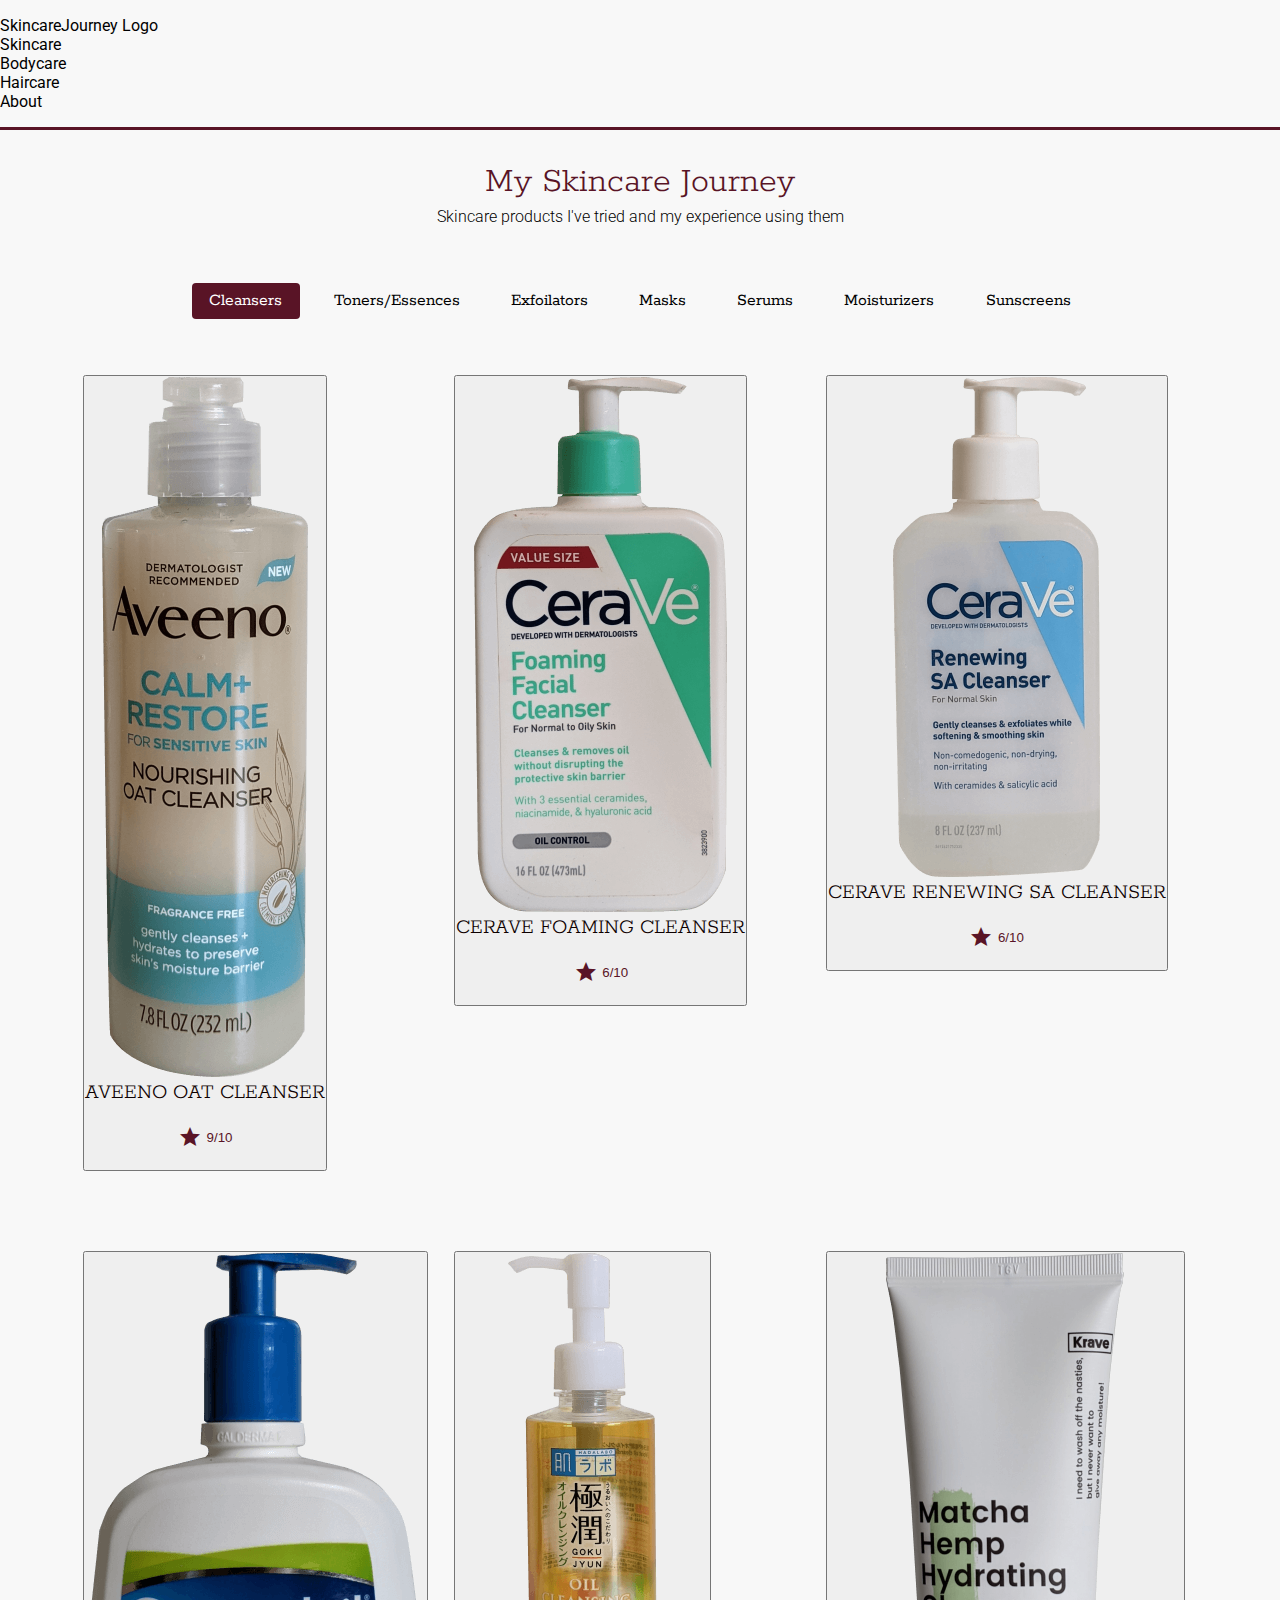
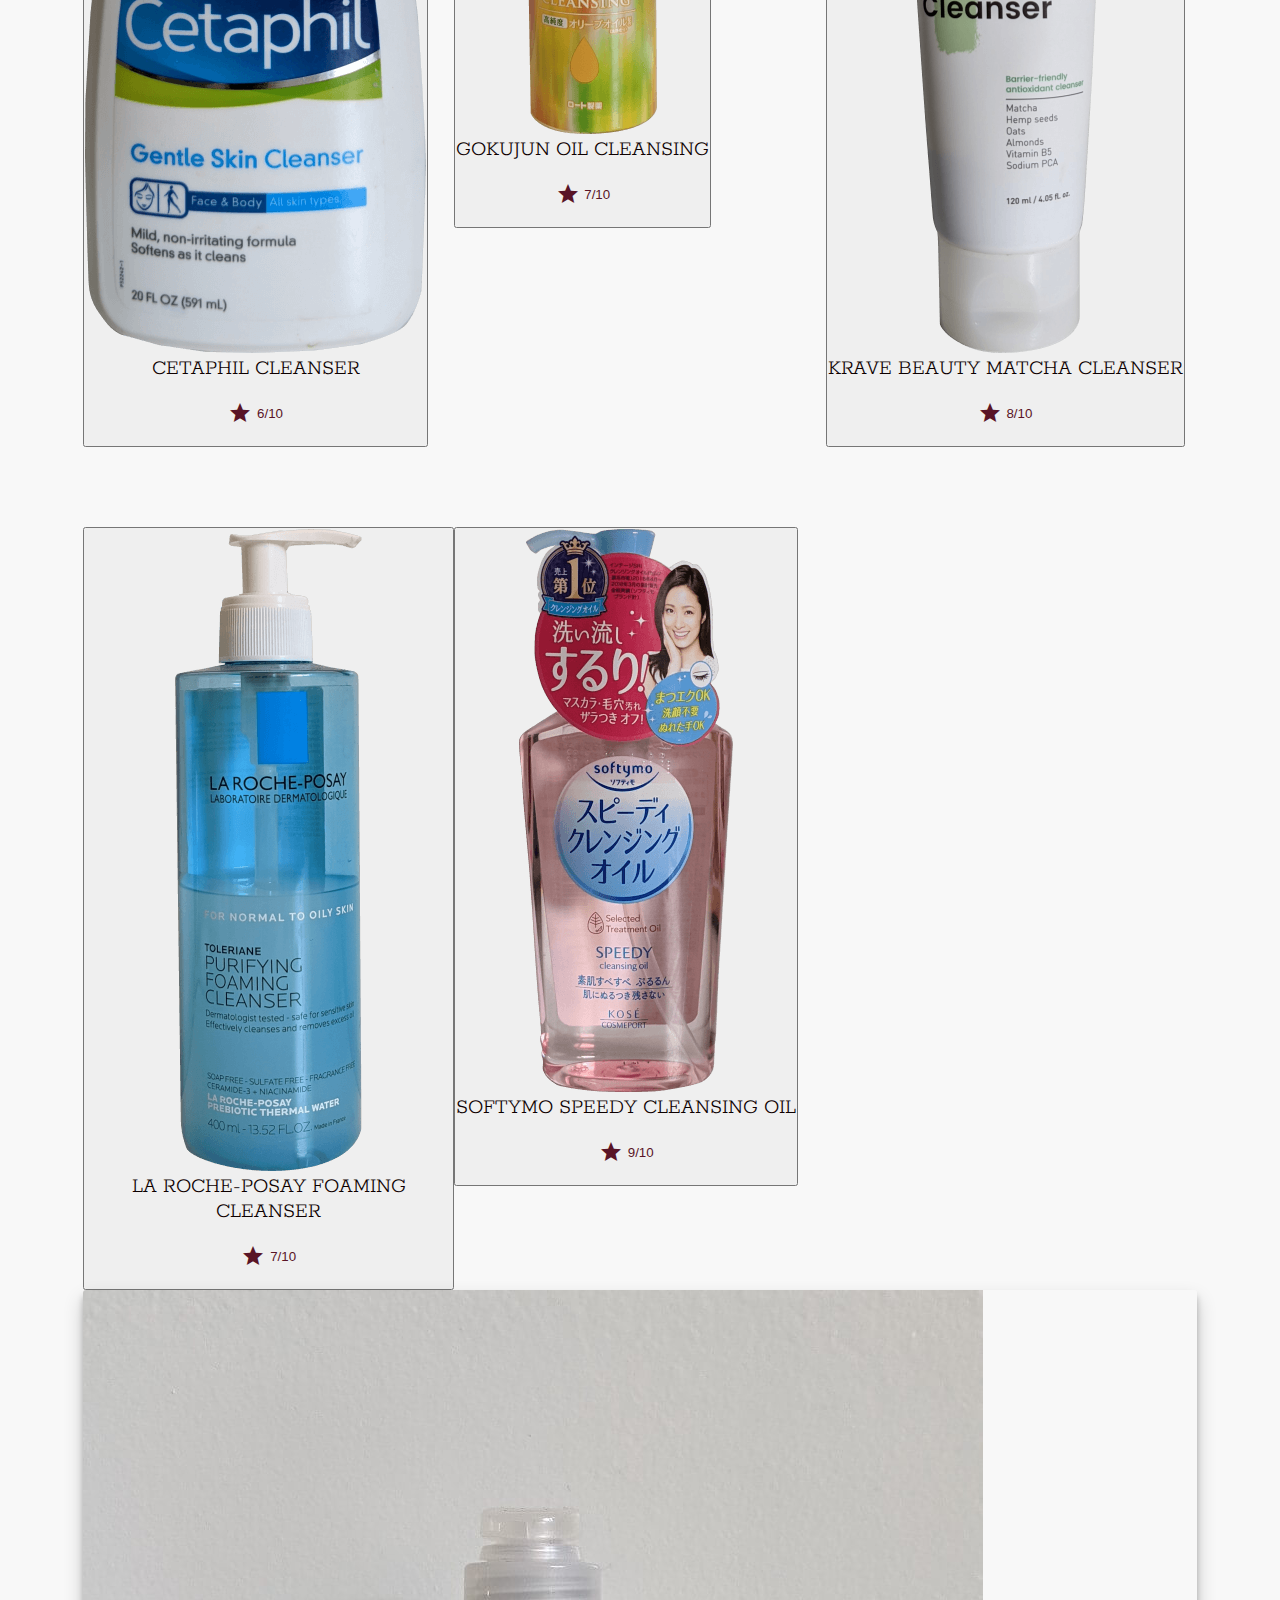
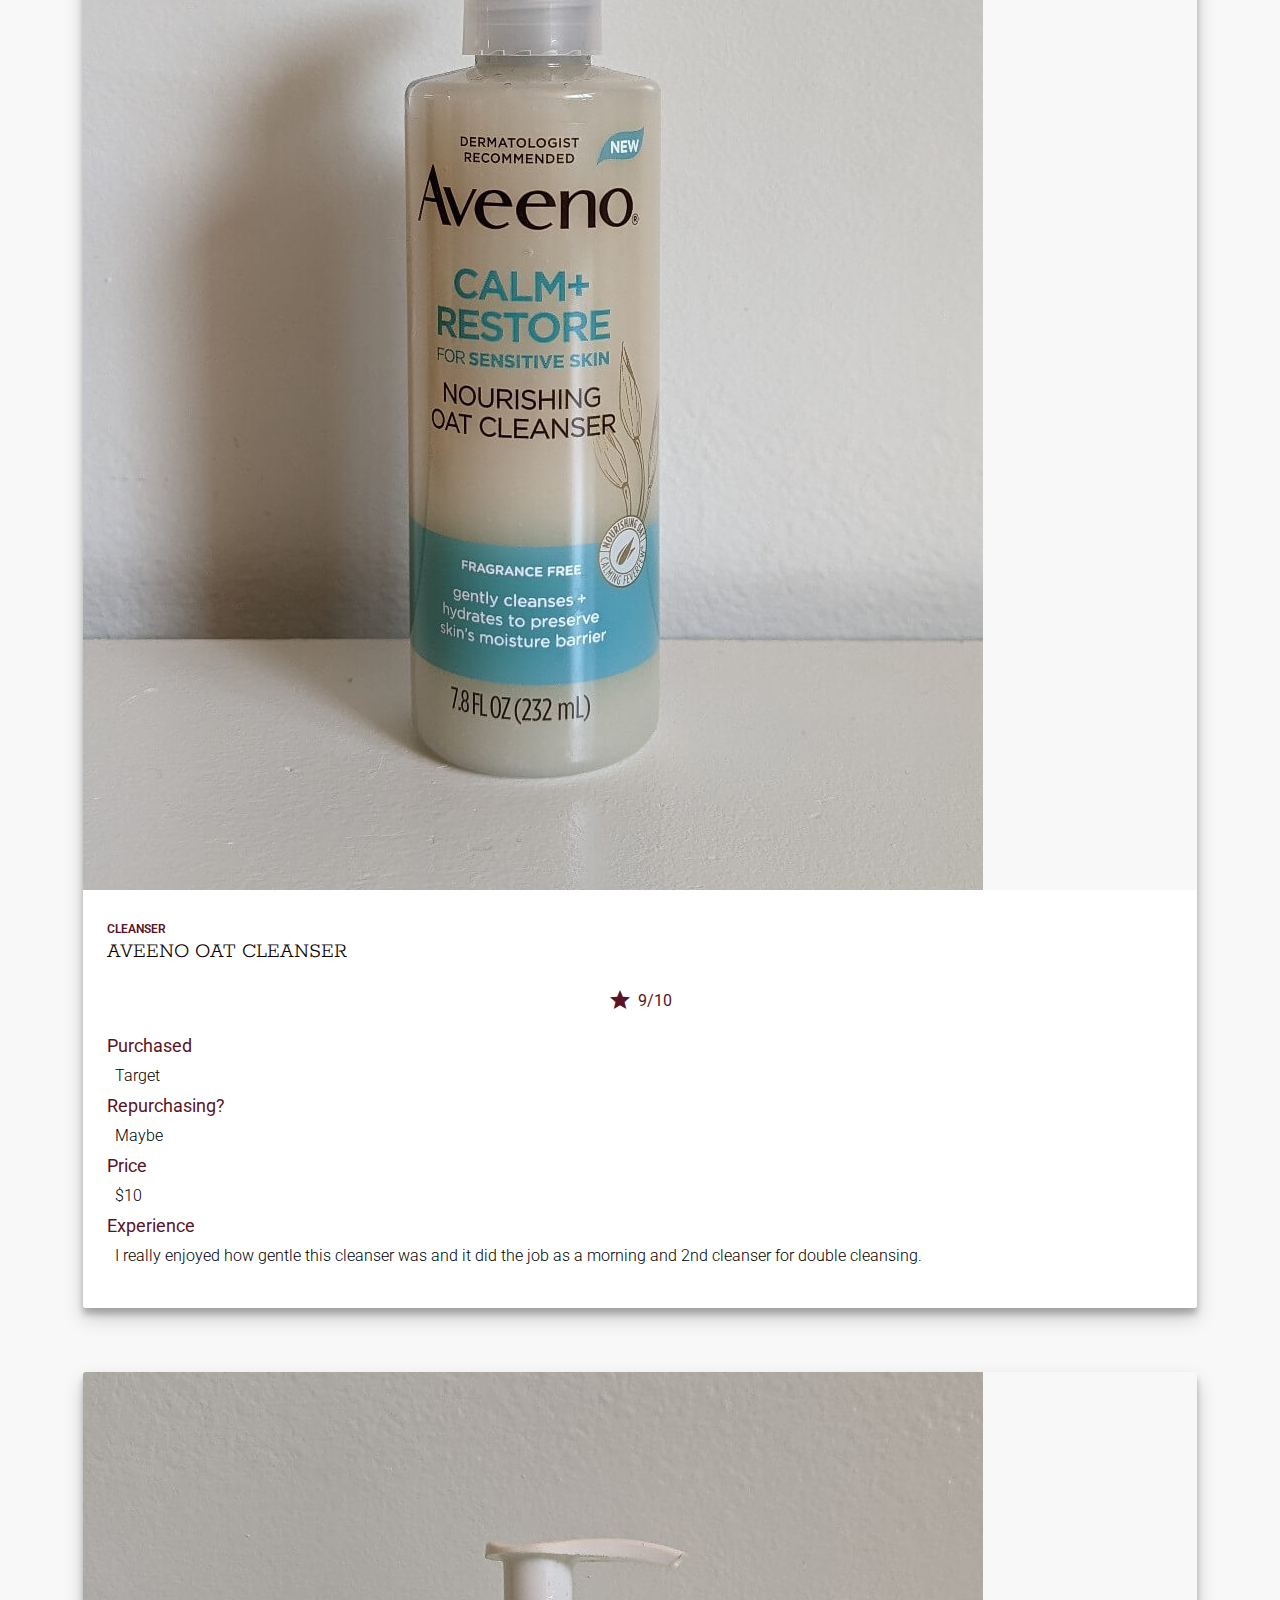
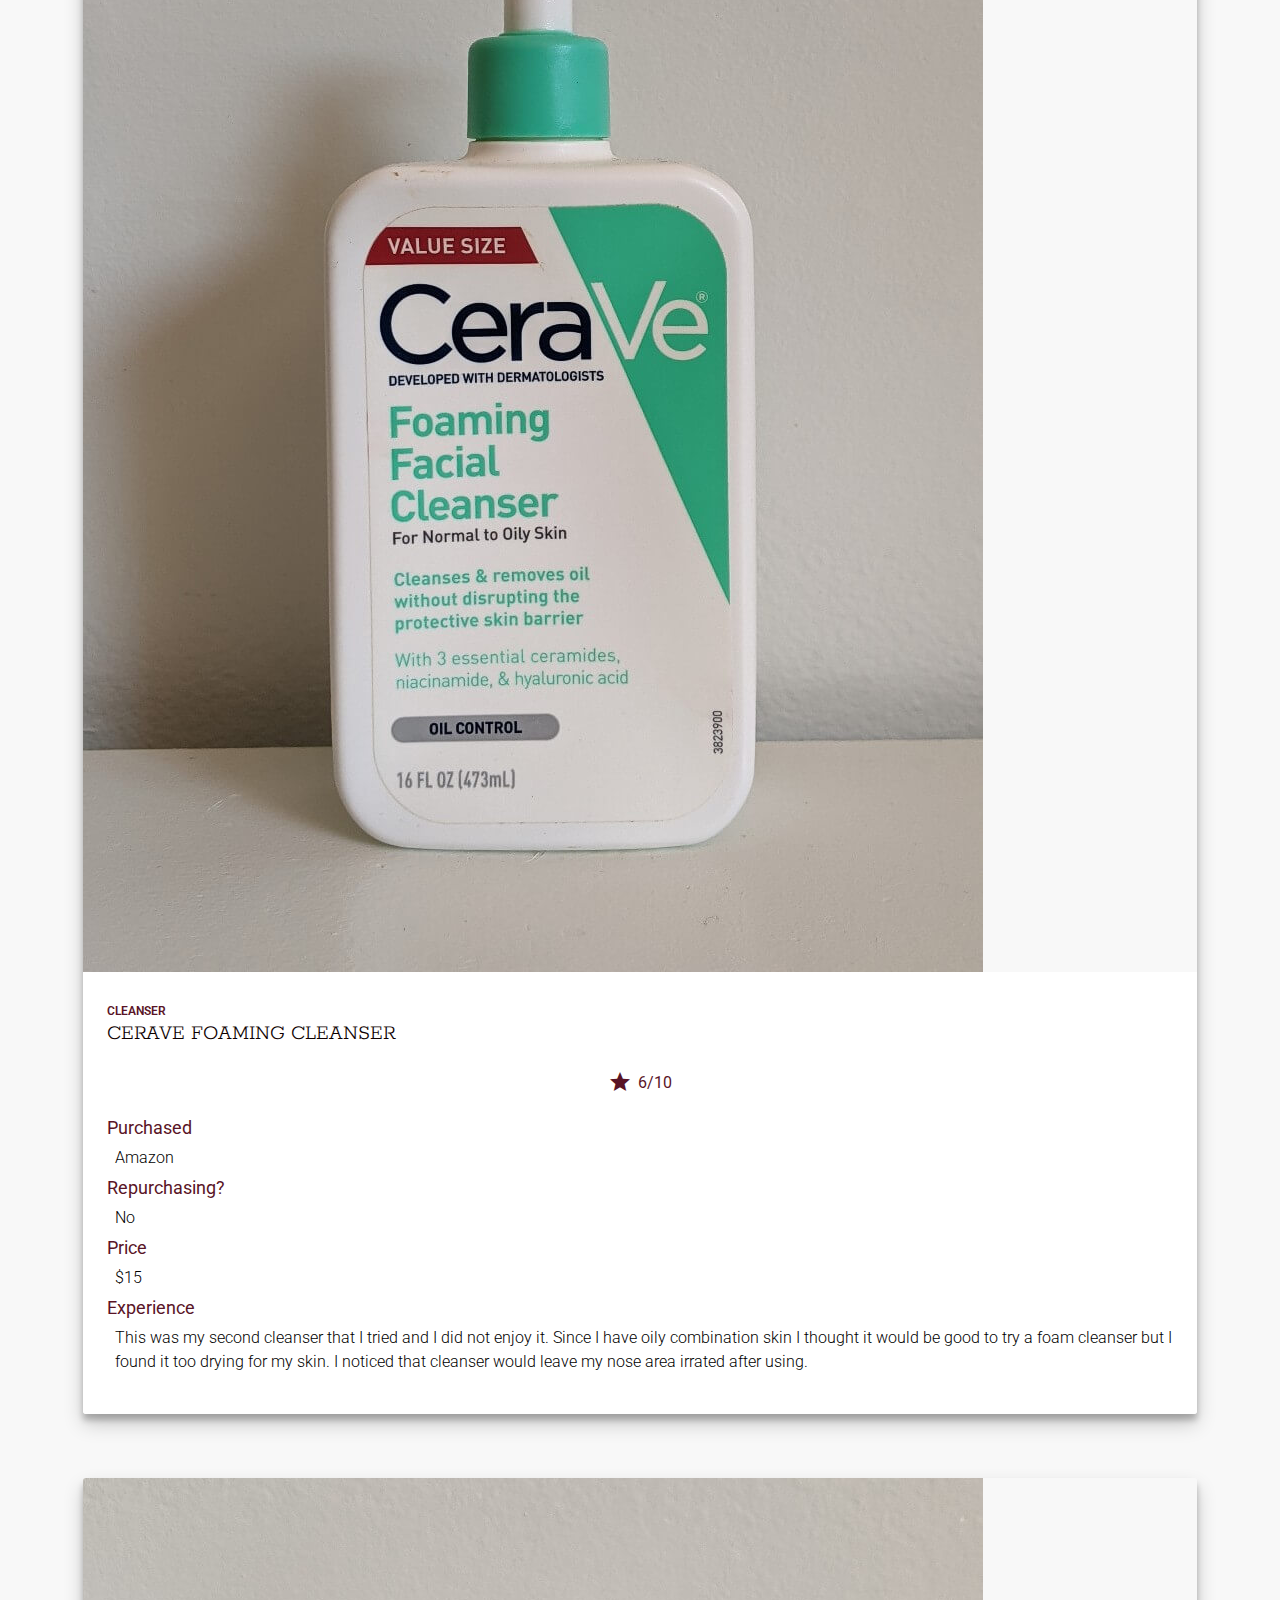
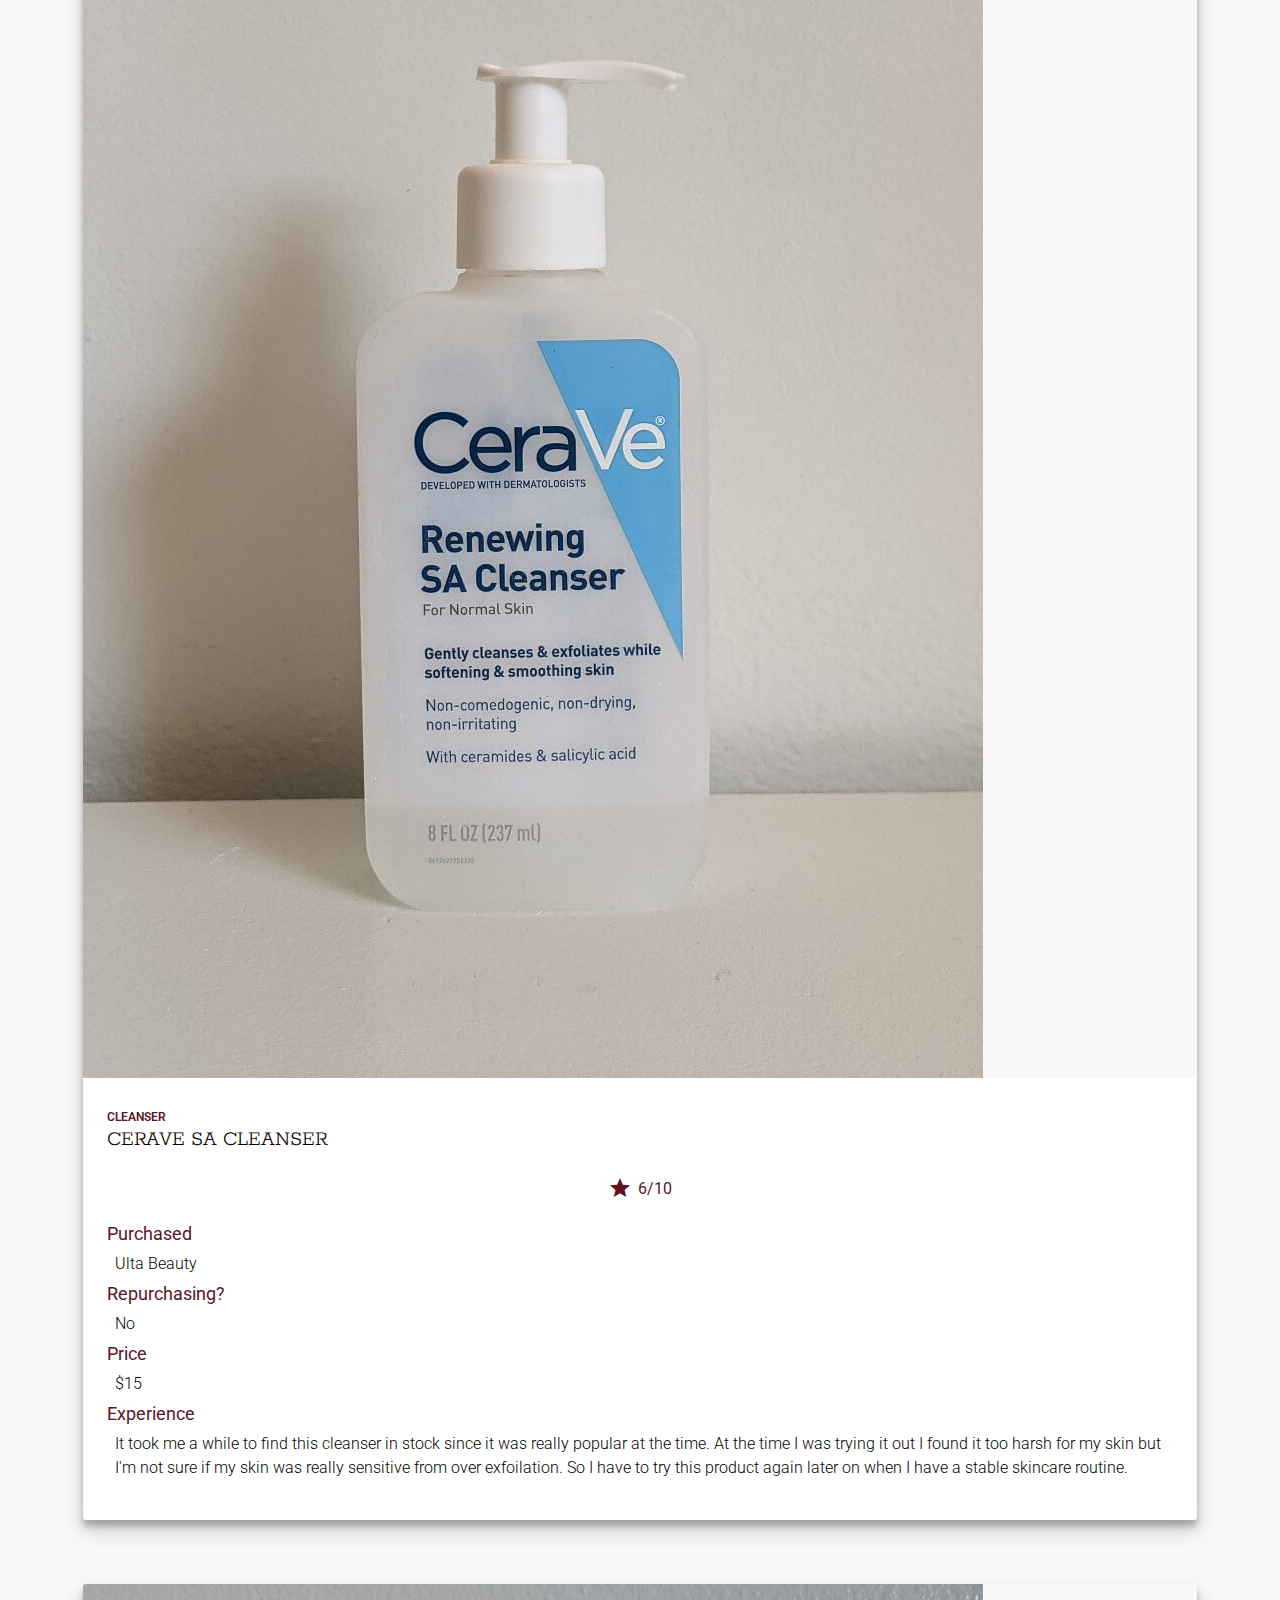
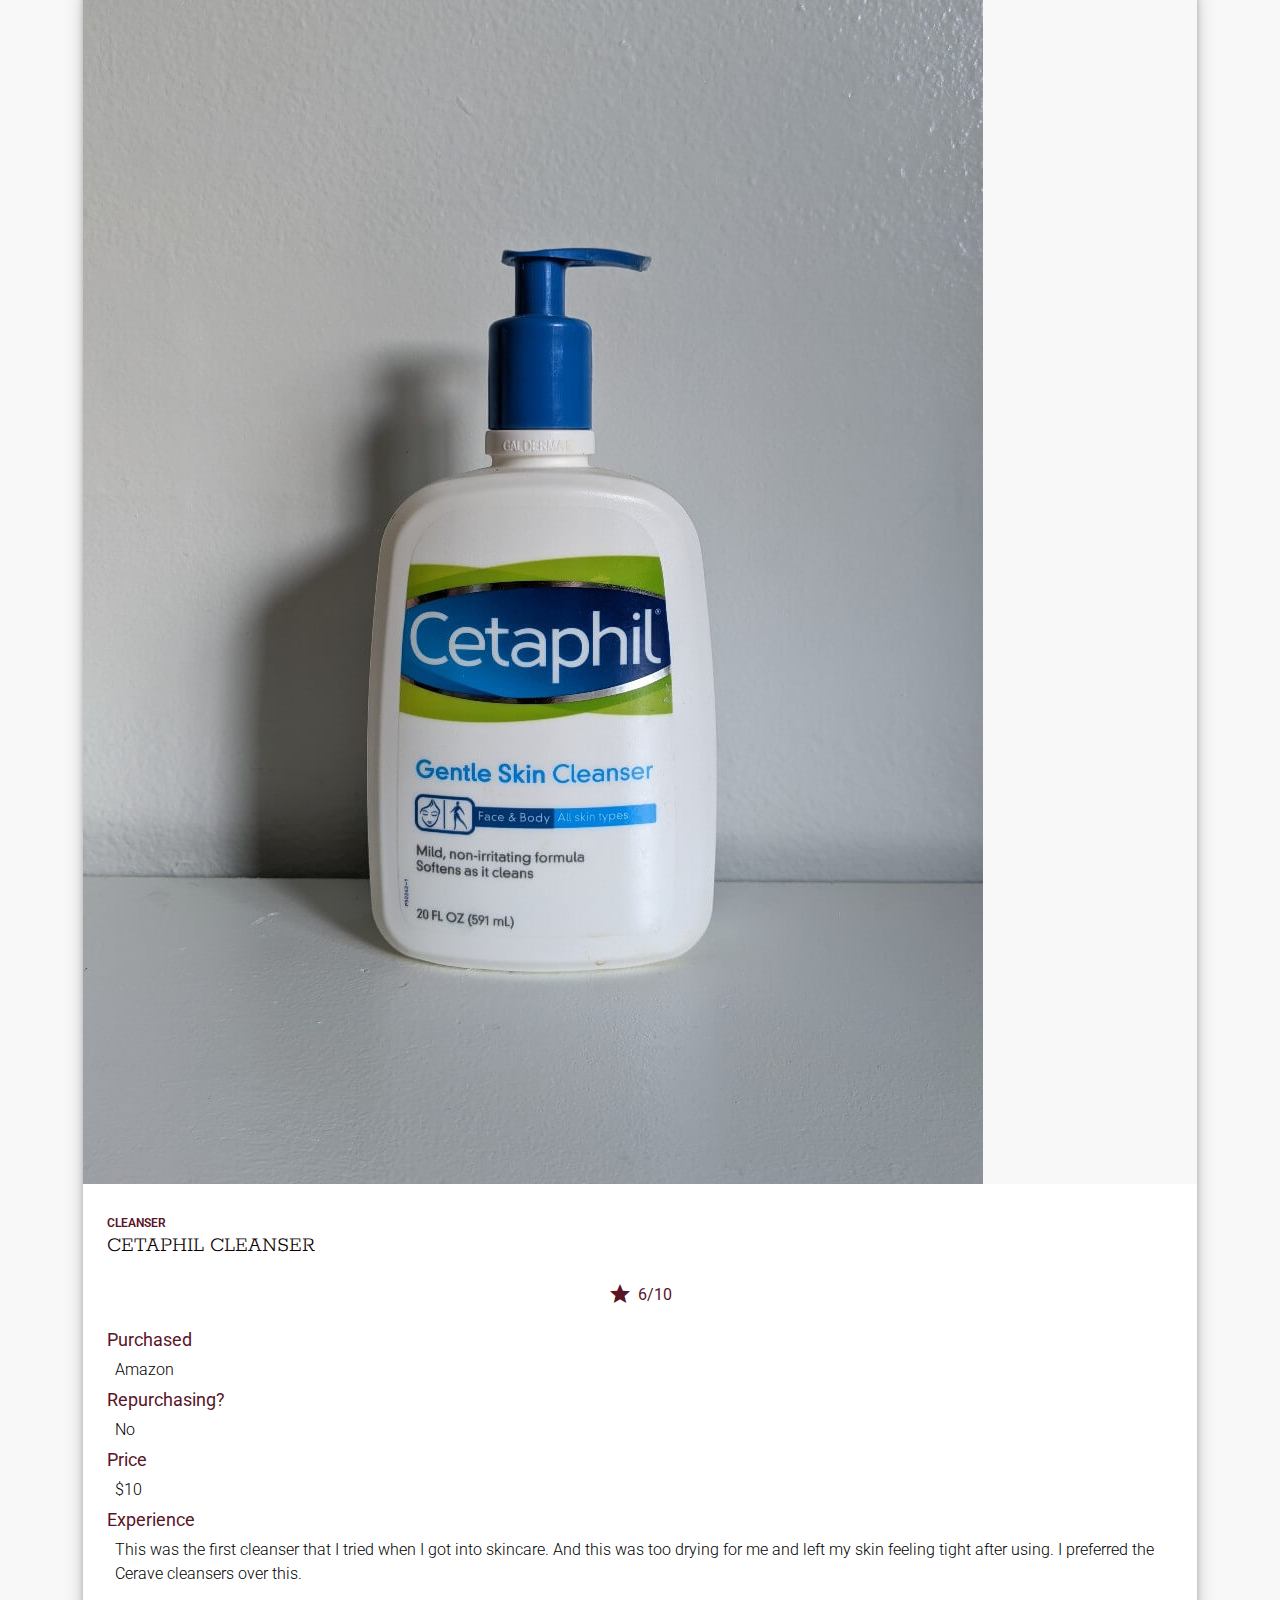
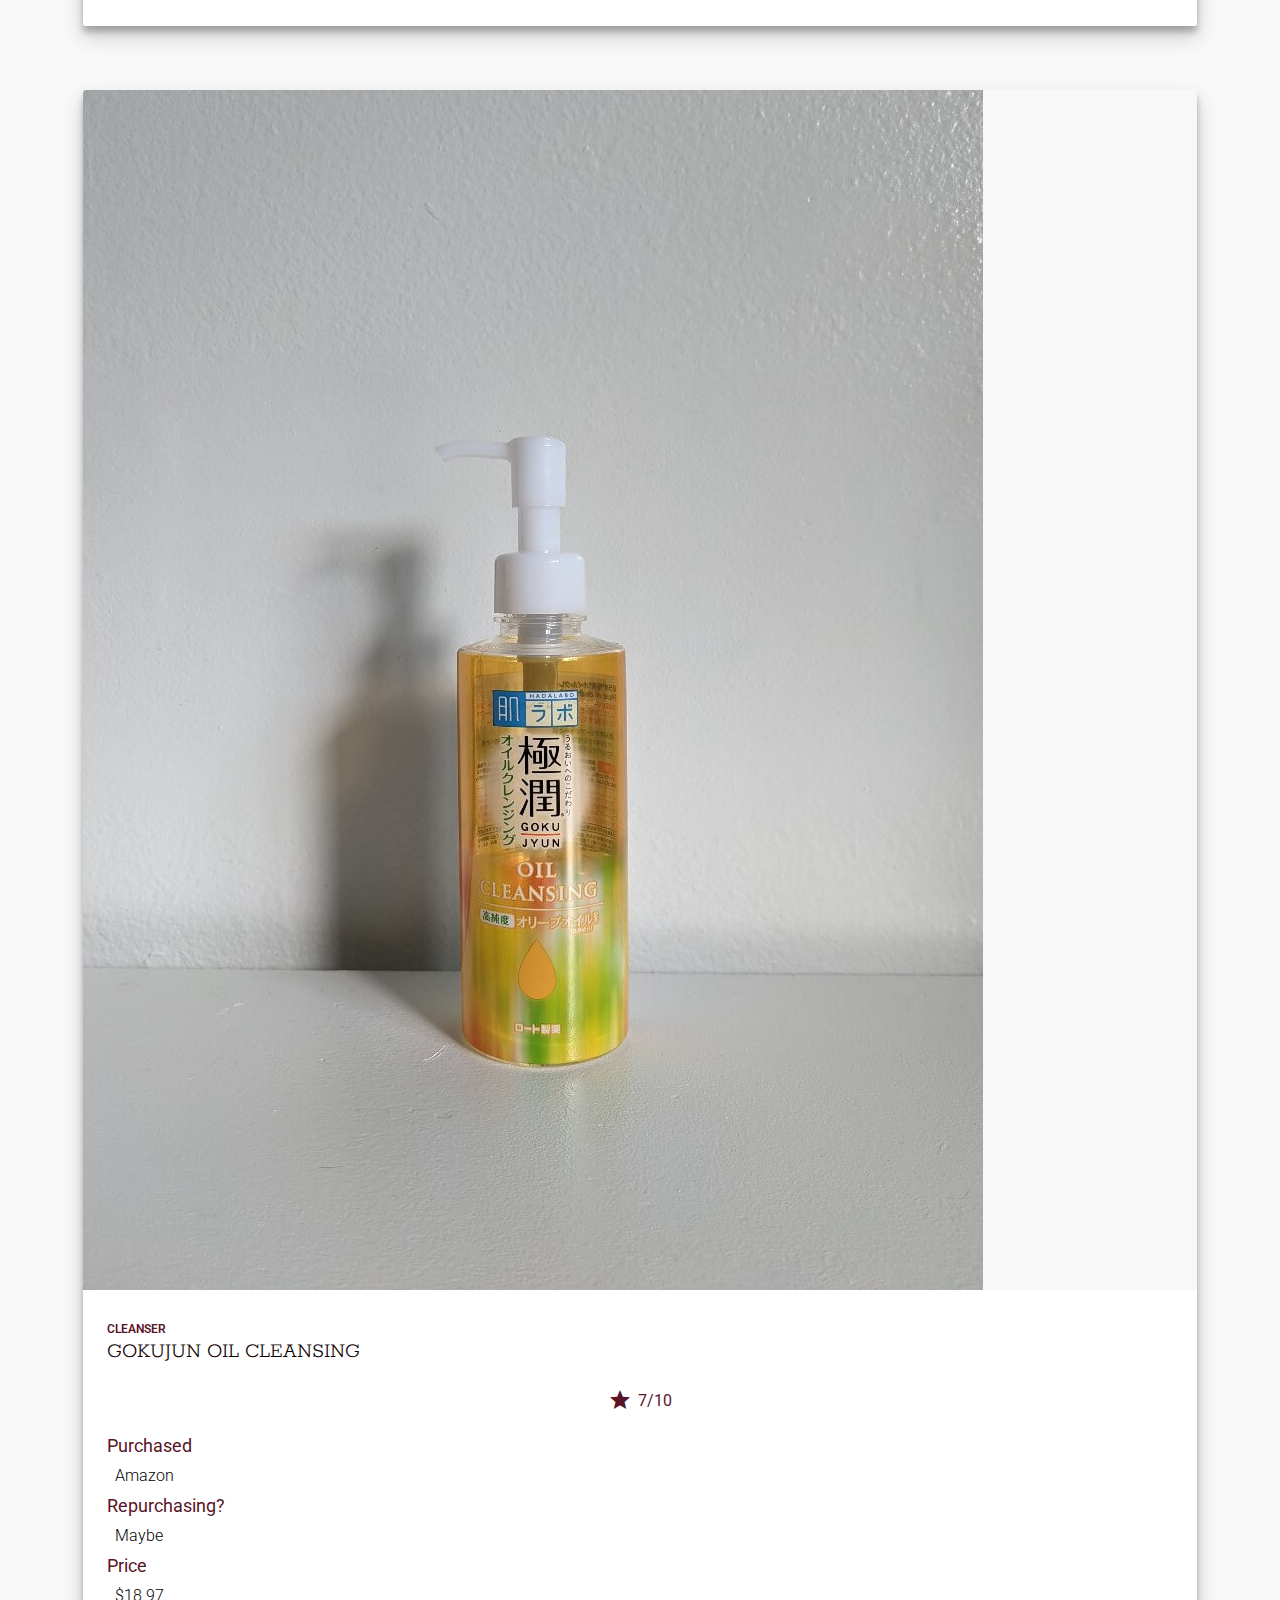
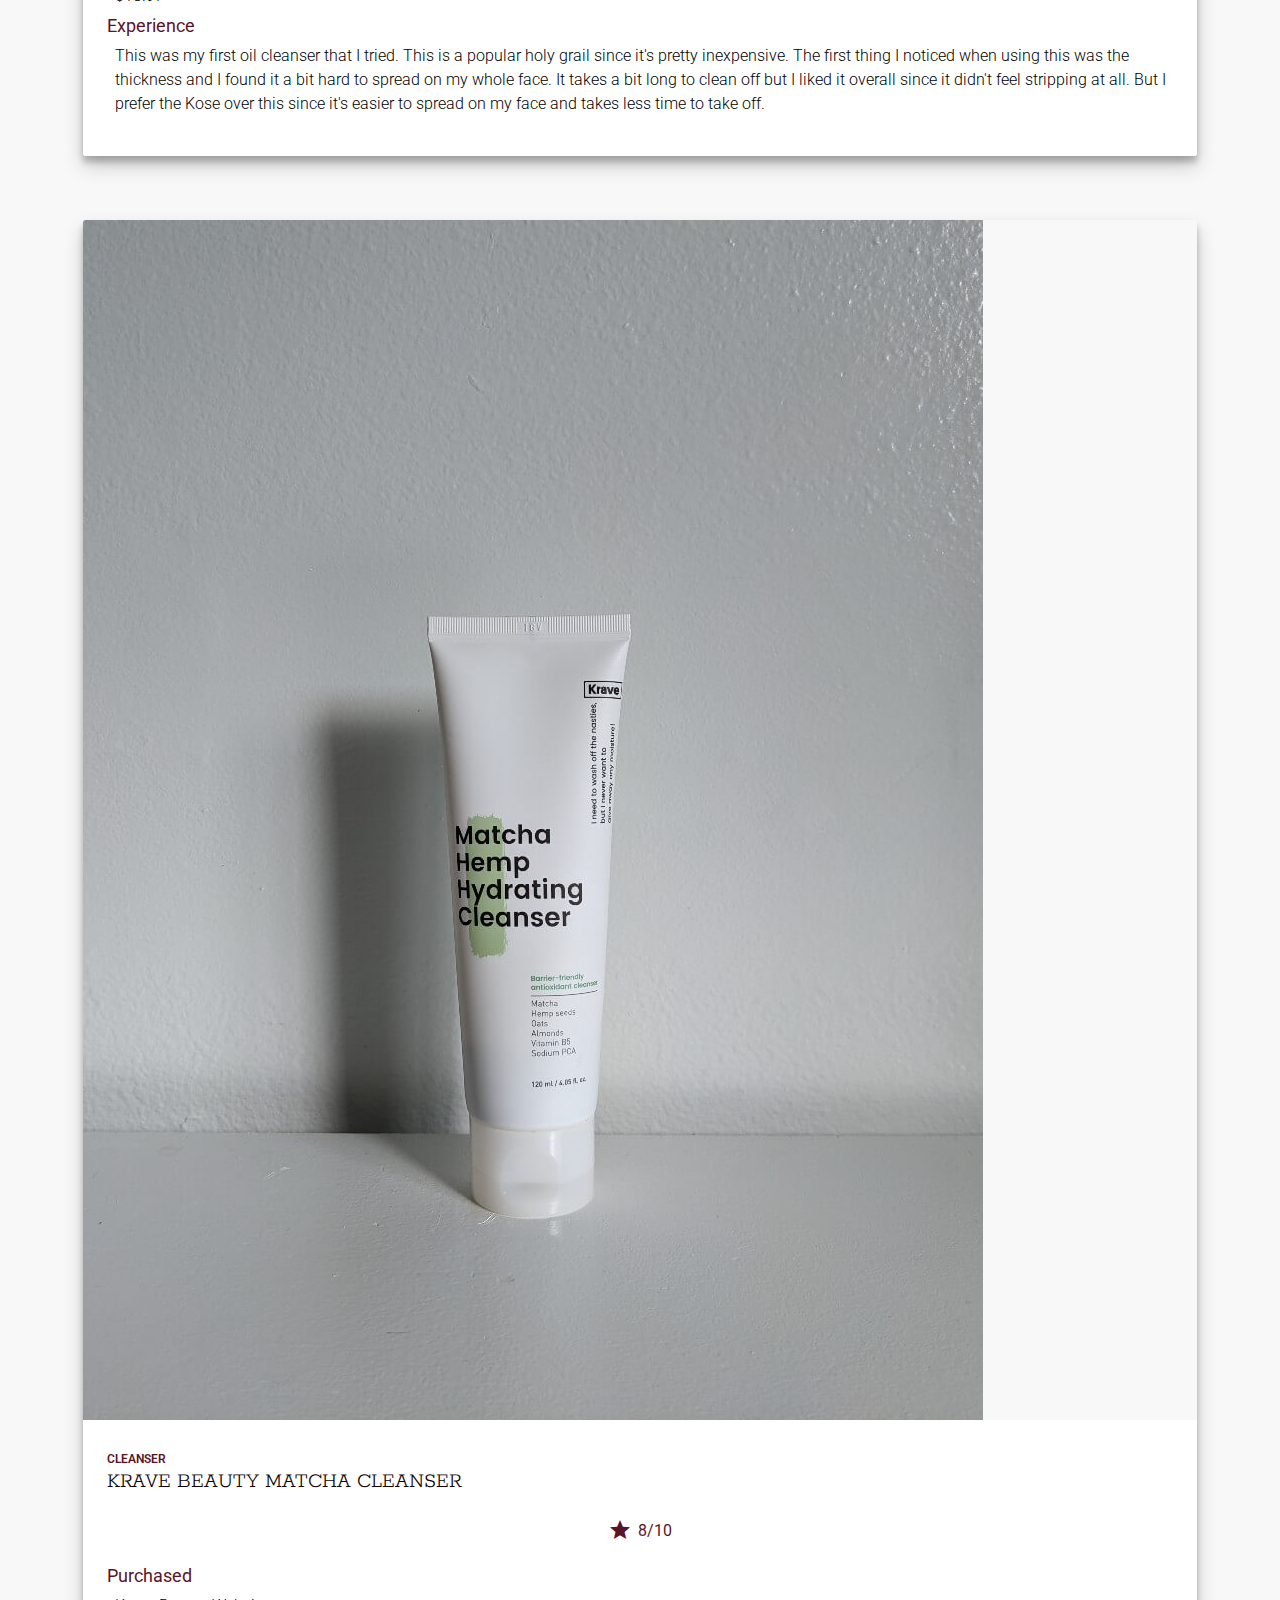
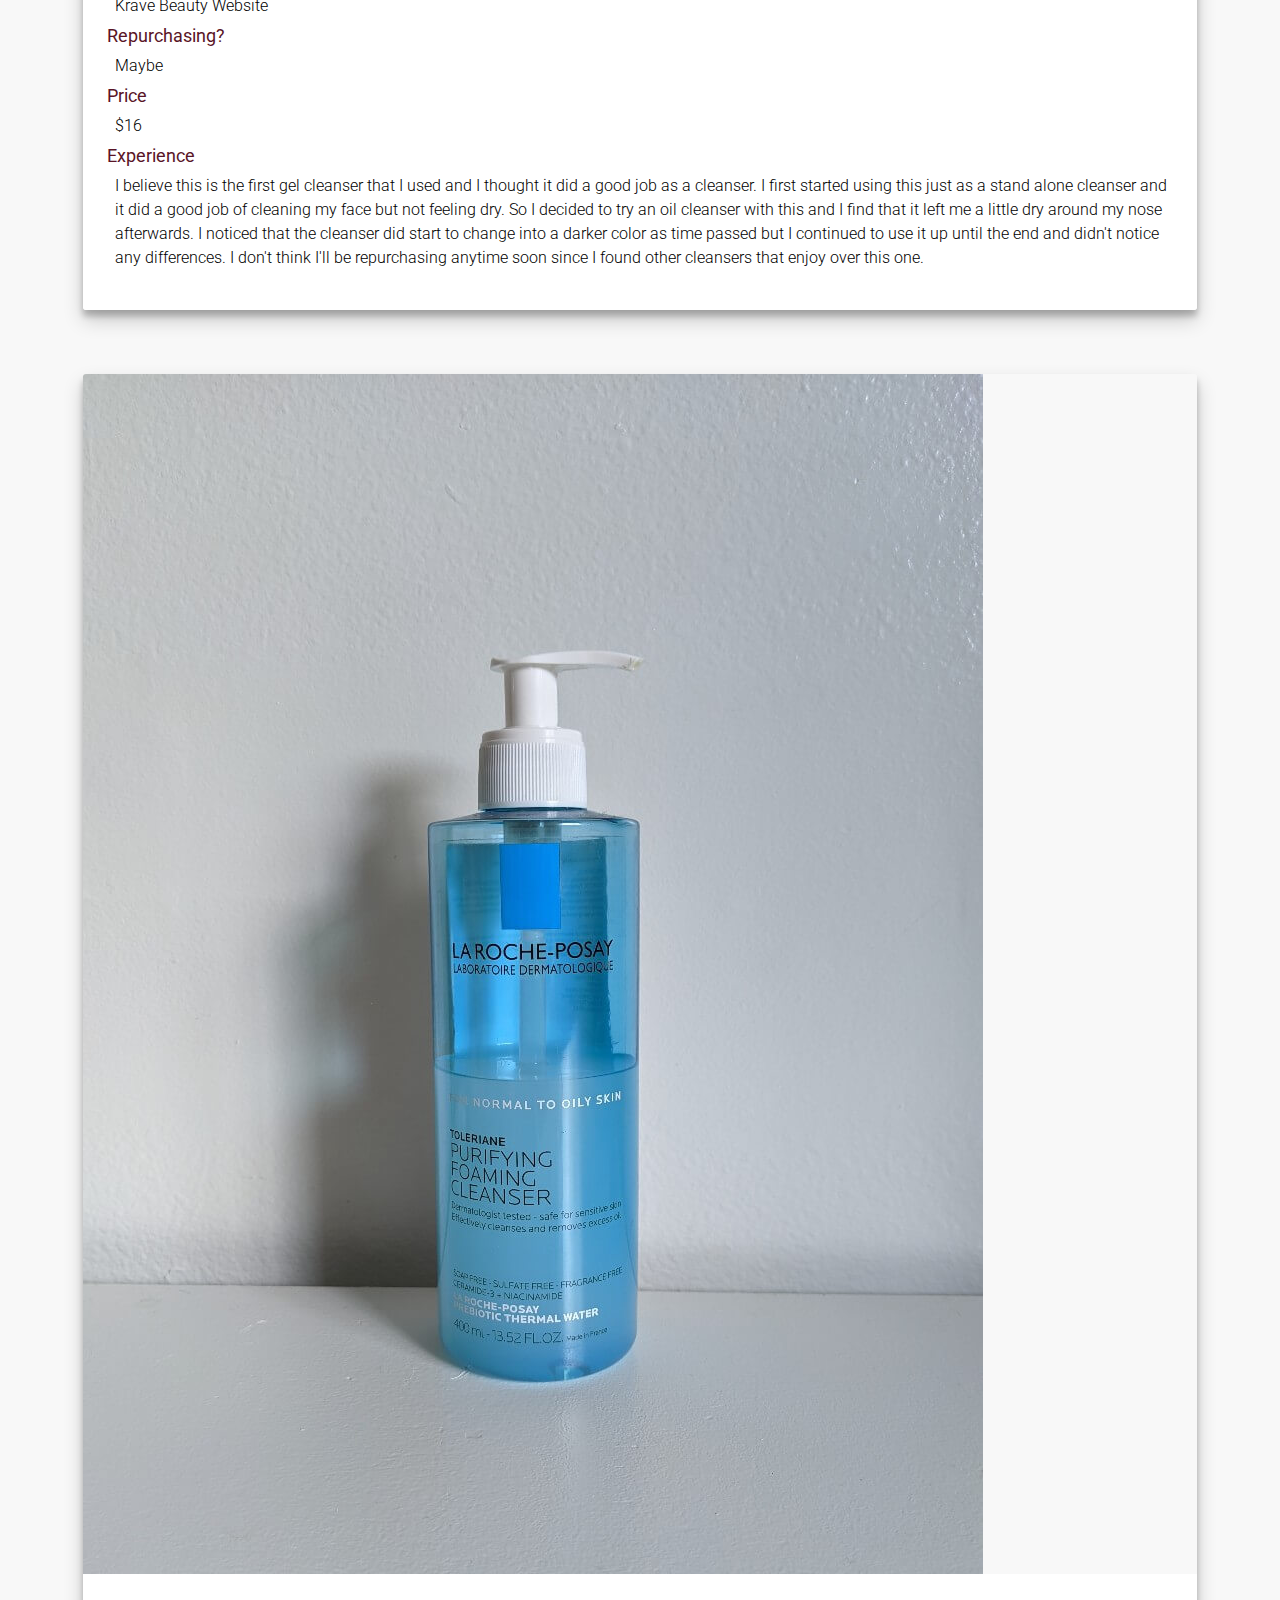
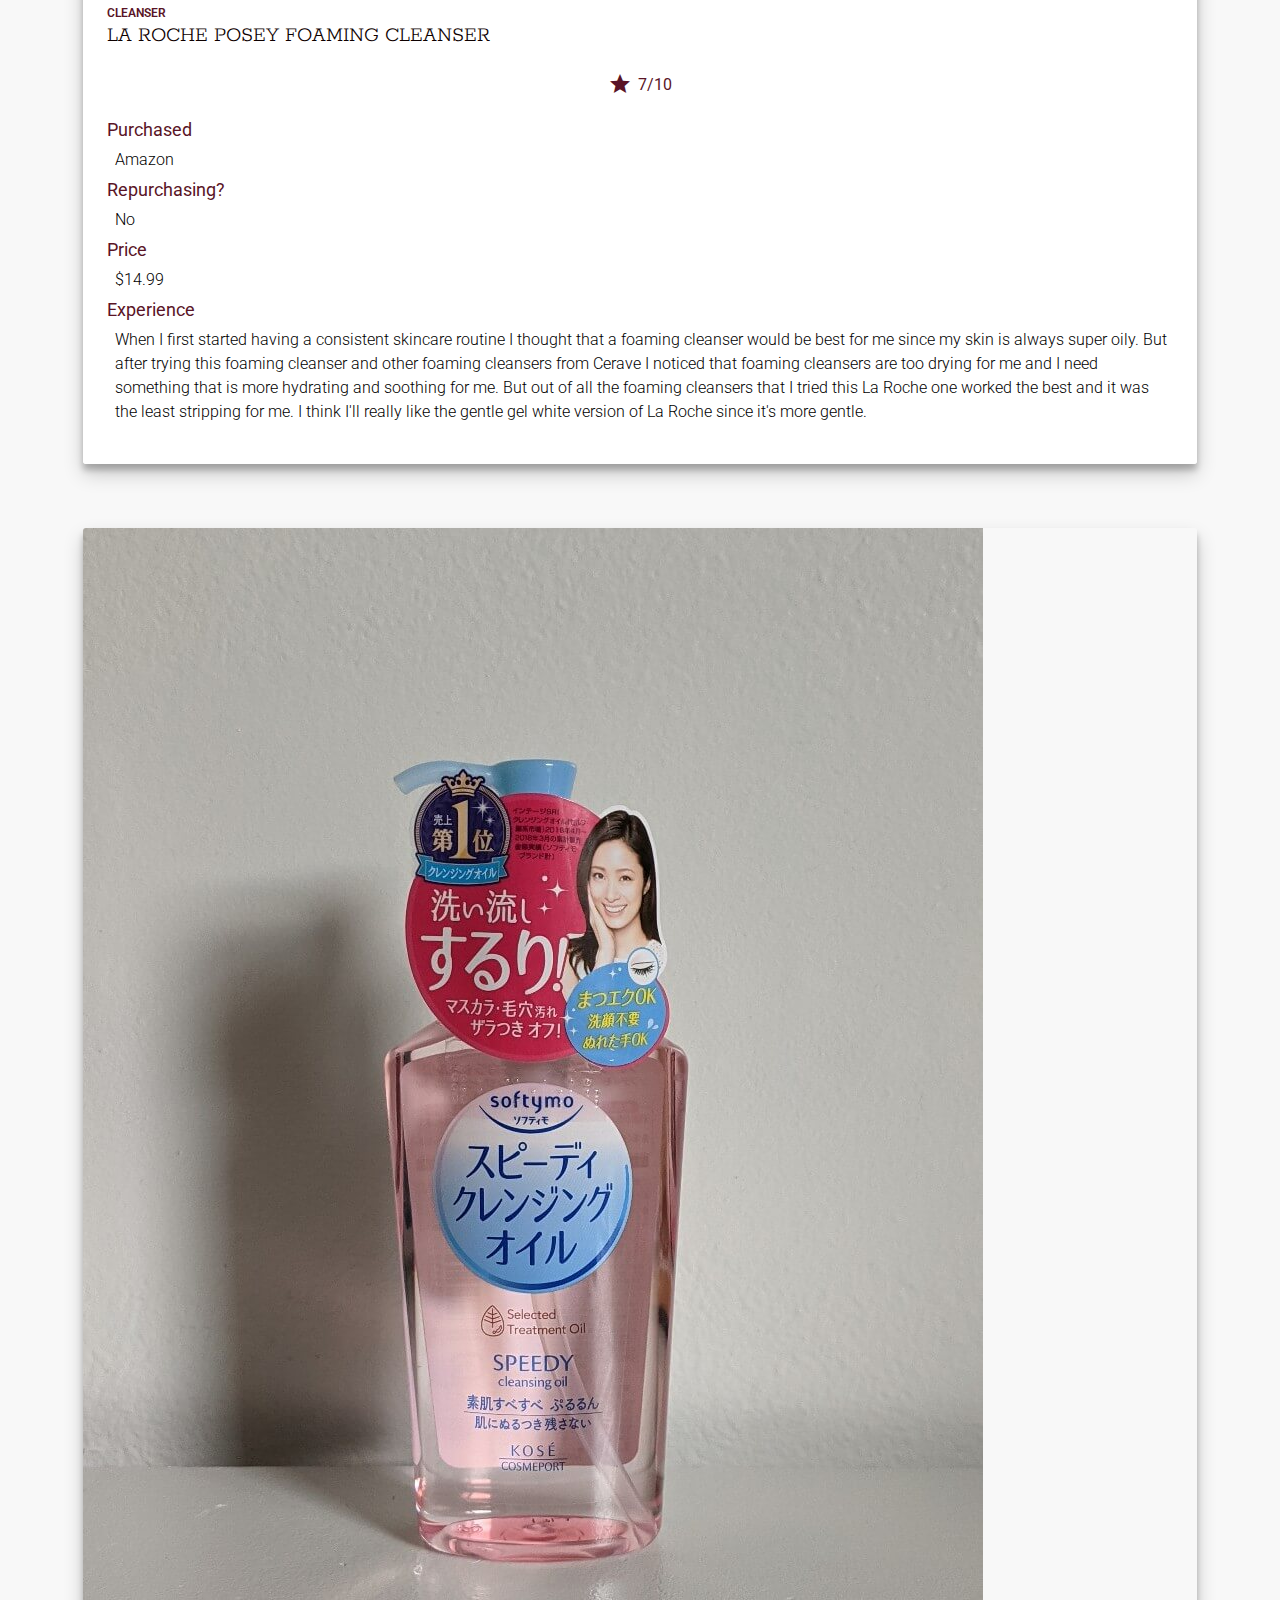
==== index.html @ 335840ce "Rest of skincare popup sections added to index.html but not displaying yet until clicked on in the s" ====
<!DOCTYPE html>
<html lang="en">
<head>
    <meta charset="UTF-8">
    <meta http-equiv="X-UA-Compatible" content="IE=edge">
    <meta name="viewport" content="width=device-width, initial-scale=1.0">
    <meta name="description" content="Skincare products I've tried and my experience using them.">
    <title>My Skincare Journey</title>
    <link rel="stylesheet" href="style.css">
    <link href="https://fonts.googleapis.com/icon?family=Material+Icons"
    rel="stylesheet">
</head>
<body>
    <header>
        <a href="#" class="logo">SkincareJourney Logo</a>
        <nav class="nav">
            <ul class="nav-list">
                <li class="nav-list-item"><a href="#" class="nav-list-link">Skincare</a></li>
                <li class="nav-list-item"><a href="#" class="nav-list-link">Bodycare</a></li>
                <li class="nav-list-item"><a href="#" class="nav-list-link">Haircare</a></li>
                <li class="nav-list-item"><a href="#" class="nav-list-link">About</a></li>
            </ul>
        </nav>
    </header>

    <section class="hero-section">
        <div class="container center">
            <h1 class="hero-header red-color">My Skincare Journey</h1>
            <p class="hero-subheader">Skincare products I've tried and my experience using them</p>
        </div>
    </section>

    <section class="skincare-lists-section">
        <div class="container">
            <ul class="skincare-list">
                <li class="submenu-btn">
                    <input type="radio" name="product-skincare-link" id="cleanser-skincare-link" class="btn-skincare" checked>
                    <label for="cleanser-skincare-link" class="product-skincare-link" data-target=".cleanser">Cleansers</label>
                </li>
                <li class="submenu-btn">
                    <input type="radio" name="product-skincare-link" id="toner-essence-skincare-link" class="btn-skincare">
                    <label for="toner-essence-skincare-link" class="product-skincare-link skincare-link-border" data-target=".toner-essence">Toners/Essences</label>
                </li>
                <li class="submenu-btn">
                    <input type="radio" name="product-skincare-link" id="exfoilator-skincare-link" class="btn-skincare">
                    <label for="exfoilator-skincare-link" class="product-skincare-link skincare-link-border" data-target=".exfoilator">Exfoilators</label>
                </li>
                <li class="submenu-btn">
                    <input type="radio" name="product-skincare-link" id="mask-skincare-link" class="btn-skincare">
                    <label for="mask-skincare-link" class="product-skincare-link skincare-link-border" data-target=".mask">Masks</label>
                </li>
                <li class="submenu-btn">
                    <input type="radio" name="product-skincare-link" id="serum-skincare-link" class="btn-skincare">
                    <label for="serum-skincare-link" class="product-skincare-link skincare-link-border" data-target=".serum">Serums</label>
                </li>
                <li class="submenu-btn">
                    <input type="radio" name="product-skincare-link" id="moisturizer-skincare-link" class="btn-skincare">
                    <label for="moisturizer-skincare-link" class="product-skincare-link skincare-link-border" data-target=".moisturizer">Moisturizers</label>
                </li>
                <li class="submenu-btn">
                    <input type="radio" name="product-skincare-link" id="sunscreen-skincare-link" class="btn-skincare">
                    <label for="sunscreen-skincare-link" class="product-skincare-link skincare-link-border" data-target=".sunscreen">Sunscreens</label>
                </li>
            </ul>
        </div>
    </section>

    <section class="all-items">
        <div class="container">
            <div class="item-previews all" id="all">
                <div class="serum item item-single">
                    <div class="item-container">
                        <div class="item-showcase-img" >
                            <button data-modal-target="#product1" class="modal-popup"><img src="images/transparent-imgs/skincare/ample_sm.png" alt="ample transparent image" class="img-showcase img-shadow">
                                <p class="item-header med-dark-color">Ample:n Ceramide</p>
                                <div class="rating">
                                    <span class="material-icons star-icon red-color"> star </span>
                                    <p class="red-color">9/10</p>
                                </div>
                            </button>
                        </div>
                    </div>
                </div>

                <div class="cleanser item item-single">
                    <div class="item-container">
                        <div class="item-showcase-img" >
                            <button data-modal-target="#product3" class="modal-popup"><img src="images/transparent-imgs/skincare/Aveeno_Cleanser_transparent.png" alt="Aveeno Oat Cleanser transparent image" class="img-showcase img-shadow">
                                <p class="item-header med-dark-color">Aveeno Oat Cleanser</p>
                                <div class="rating">
                                    <span class="material-icons star-icon red-color"> star </span>
                                    <p class="red-color">9/10</p>
                                </div>
                            </button>
                        </div>  
                    </div>
                </div>

                <div class="mask item item-single">
                    <div class="item-container">
                        <div class="item-showcase-img" >
                            <button data-modal-target="#product4" class="modal-popup"><img src="images/transparent-imgs/skincare/Aztec_Clay_transparent.png" alt="Aztec Clay Mask transparent image" class="img-showcase img-shadow">
                                <p class="item-header med-dark-color">Aztec Clay Mask</p>
                                <div class="rating">
                                    <span class="material-icons star-icon red-color"> star </span>
                                    <p class="red-color">6/10</p>
                                </div>
                            </button>
                        </div>  
                    </div>
                </div>

                <div class="serum item item-single">
                    <div class="item-container">
                        <div class="item-showcase-img" >
                            <button data-modal-target="#product5" class="modal-popup"><img src="images/transparent-imgs/skincare/boj_serum_xs.png" alt="Beauty of Joseon Glow Serum transparent image" class="img-showcase img-shadow">
                                <p class="item-header med-dark-color">Beauty of Joseon Glow Serum</p>
                                <div class="rating">
                                    <span class="material-icons star-icon red-color"> star </span>
                                    <p class="red-color">6/10</p>
                                </div>
                            </button>
                        </div>   
                    </div>
                </div>

                <div class="serum item item-single">
                    <div class="item-container">
                        <div class="item-showcase-img" >
                            <button data-modal-target="#product49" class="modal-popup"><img src="images/transparent-imgs/skincare/cos_de_baha_azeliac_acid_transparent_1.png" alt="Cos de Baha Azeliac Acid transparent image" class="img-showcase img-shadow">
                                <p class="item-header med-dark-color">Cos de Baha Azeliac Acid</p>
                                <div class="rating">
                                    <span class="material-icons star-icon red-color"> star </span>
                                    <p class="red-color">7.5/10</p>
                                </div>
                            </button>
                        </div>   
                    </div>
                </div>

                <div class="toner-essence item item-single">
                    <div class="item-container">
                        <div class="item-showcase-img" >
                            <button data-modal-target="#product6" class="modal-popup"><img src="images/transparent-imgs/skincare/benton_snail_essence_transparent.png" alt="Benton Snail Bee Essence transparent image" class="img-showcase img-shadow">
                                <p class="item-header med-dark-color">Benton Snail Bee Essence</p>
                                <div class="rating">
                                    <span class="material-icons star-icon red-color"> star </span>
                                    <p class="red-color">6/10</p>
                                </div>
                            </button>
                        </div> 
                    </div>
                </div>

                <div class="moisturizer item item-single">
                    <div class="item-container">
                        <div class="item-showcase-img" >
                            <button data-modal-target="#product7" class="modal-popup"><img src="images/transparent-imgs/skincare/bonajour_green_tea_lotion_transparent.png" alt="Bonajour Green Tea Lotion transparent image" class="img-showcase img-shadow">
                                <p class="item-header med-dark-color">Bonajour Green Tea Lotion</p>
                                <div class="rating">
                                    <span class="material-icons star-icon red-color"> star </span>
                                    <p class="red-color">7/10</p>
                                </div>
                            </button>
                        </div>   
                    </div>
                </div>

                <div class="cleanser item item-single">
                    <div class="item-container">
                        <div class="item-showcase-img" >
                            <button data-modal-target="#product8" class="modal-popup"><img src="images/transparent-imgs/skincare/cerave_foaming_cleanser_transparent.png" alt="Cerave Foaming Cleanser transparent image" class="img-showcase img-shadow">
                                <p class="item-header med-dark-color">Cerave Foaming Cleanser</p>
                                <div class="rating">
                                    <span class="material-icons star-icon red-color"> star </span>
                                    <p class="red-color">6/10</p>
                                </div>
                            </button>
                        </div>  
                    </div>
                </div>

                <div class="moisturizer item item-single">
                    <div class="item-container">
                        <div class="item-showcase-img" >
                            <button data-modal-target="#product9" class="modal-popup"><img src="images/transparent-imgs/skincare/cerave_daily_moisturizing_lotion_transparent.png" alt="Cerave Mosturizing Lotion transparent image" class="img-showcase img-shadow">
                                <p class="item-header med-dark-color">Cerave Mosturizing Lotion</p>
                                <div class="rating">
                                    <span class="material-icons star-icon red-color"> star </span>
                                    <p class="red-color">7/10</p>
                                </div>
                            </button>
                        </div>
                    </div>
                </div>

                <div class="cleanser item item-single">
                    <div class="item-container">
                        <div class="item-showcase-img" >
                            <button data-modal-target="#product10" class="modal-popup"><img src="images/transparent-imgs/skincare/cerave_sa_cleanser_transparent.png" alt="Cerave SA Cleanser transparent image" class="img-showcase img-shadow">
                                <p class="item-header med-dark-color">Cerave Renewing SA Cleanser</p>
                                <div class="rating">
                                    <span class="material-icons star-icon red-color"> star </span>
                                    <p class="red-color">6/10</p>
                                </div>
                            </button>
                        </div>
                    </div>
                </div>

                <div class="cleanser item item-single">
                    <div class="item-container">
                        <div class="item-showcase-img" >
                            <button data-modal-target="#product11" class="modal-popup"><img src="images/transparent-imgs/skincare/Cetaphil_Cleanser_transparent.png" alt="Cetaphil Cleanser transparent image" class="img-showcase img-shadow">
                                <p class="item-header med-dark-color">Cetaphil Cleanser</p>
                                <div class="rating">
                                    <span class="material-icons star-icon red-color"> star </span>
                                    <p class="red-color">6/10</p>
                                </div>
                            </button>
                        </div>
                    </div>
                </div>

                <div class="exfoilator item item-single">
                    <div class="item-container">
                        <div class="item-showcase-img" >
                            <button data-modal-target="#product12" class="modal-popup"><img src="images/transparent-imgs/skincare/cosrx_bha_power_liquid_transparent.png" alt="Cosrx BHA Power Liquid transparent image" class="img-showcase img-shadow">
                                <p class="item-header med-dark-color">Cosrx BHA Power Liquid</p>
                                <div class="rating">
                                    <span class="material-icons star-icon red-color"> star </span>
                                    <p class="red-color">4/10</p>
                                </div>
                            </button>
                        </div>
                    </div>
                </div>

                <div class="toner-essence item item-single">
                    <div class="item-container">
                        <div class="item-showcase-img" >
                            <button data-modal-target="#product13" class="modal-popup"><img src="images/transparent-imgs/skincare/cosrx_propolis_synergy_toner_transparent.png" alt="Cosrx Propolis Toner transparent image" class="img-showcase img-shadow">
                                <p class="item-header med-dark-color">Cosrx Propolis Toner</p>
                                <div class="rating">
                                    <span class="material-icons star-icon red-color"> star </span>
                                    <p class="red-color">9/10</p>
                                </div>
                            </button>
                        </div>
                    </div>
                </div>

                <div class="toner-essence item item-single">
                    <div class="item-container">
                        <div class="item-showcase-img" >
                            <button data-modal-target="#product14" class="modal-popup"><img src="images/transparent-imgs/skincare/cosrx_snail_mucin_essence_transparent.png" alt="Cosrx Snail Mucin Essence transparent image" class="img-showcase img-shadow">
                                <p class="item-header med-dark-color">Cosrx Snail Mucin Essence</p>
                                <div class="rating">
                                    <span class="material-icons star-icon red-color"> star </span>
                                    <p class="red-color">9/10</p>
                                </div>
                            </button>
                        </div>
                    </div>
                </div>

                <div class="sunscreen item item-single">
                    <div class="item-container">
                        <div class="item-showcase-img" >
                            <button data-modal-target="#product15" class="modal-popup"><img src="images/transparent-imgs/skincare/cosrx_aloe_sun_cream_transparent.png" alt="Cosrx Aloe Sunscreen transparent image" class="img-showcase img-shadow">
                                <p class="item-header med-dark-color">Cosrx Sun Cream</p>
                                <div class="rating">
                                    <span class="material-icons star-icon red-color"> star </span>
                                    <p class="red-color">7/10</p>
                                </div>
                            </button>
                        </div>
                    </div>
                </div>

                <div class="toner-essence item item-single">
                    <div class="item-container">
                        <div class="item-showcase-img" >
                            <button data-modal-target="#product16" class="modal-popup"><img src="images/transparent-imgs/skincare/dickinsons_hydrating_toner_transparent.png" alt="Dickinson's Toner transparent image" class="img-showcase img-shadow">
                                <p class="item-header med-dark-color">Dickinson's Toner</p>
                                <div class="rating">
                                    <span class="material-icons star-icon red-color"> star </span>
                                    <p class="red-color">2/10</p>
                                </div>
                            </button>
                        </div>
                    </div>
                </div>

                <div class="sunscreen item item-single">
                    <div class="item-container">
                        <div class="item-showcase-img" >
                            <button data-modal-target="#product21" class="modal-popup"><img src="images/transparent-imgs/skincare/equate_kids_mineral_sunscreen_stick_transparent.png" alt="Equate Mineral Kids Sunscreen Stick transparent image" class="img-showcase img-shadow">
                                <p class="item-header med-dark-color">Equate Kids Sunscreen Stick</p>
                                <div class="rating">
                                    <span class="material-icons star-icon red-color"> star </span>
                                    <p class="red-color">4/10</p>
                                </div>
                            </button>
                        </div>
                    </div>
                </div>
                
                <div class="cleanser item item-single">
                    <div class="item-container">
                        <div class="item-showcase-img" >
                            <button data-modal-target="#product24" class="modal-popup"><img src="images/transparent-imgs/skincare/gokujyun_oil_cleanser_transparent.png" alt="Gokujun Oil Cleansing transparent image" class="img-showcase img-shadow">
                                <p class="item-header med-dark-color">Gokujun Oil Cleansing</p>
                                <div class="rating">
                                    <span class="material-icons star-icon red-color"> star </span>
                                    <p class="red-color">7/10</p>
                                </div>
                            </button>
                        </div>
                    </div>
                </div>

                <div class="sunscreen item item-single">
                    <div class="item-container">
                        <div class="item-showcase-img" >
                            <button data-modal-target="#product25" class="modal-popup"><img src="images/transparent-imgs/skincare/hawaiian_tropic_sheer_touch_sunscreen_transparent.png" alt="Hawaiian Tropic Sunscreen transparent image" class="img-showcase img-shadow">
                                <p class="item-header med-dark-color">Hawaiian Tropic Sunscreen</p>
                                <div class="rating">
                                    <span class="material-icons star-icon red-color"> star </span>
                                    <p class="red-color">7/10</p>
                                </div>
                            </button>
                        </div>
                    </div>
                </div>

                <div class="moisturizer item item-single">
                    <div class="item-container">
                        <div class="item-showcase-img" >
                            <button data-modal-target="#product26" class="modal-popup"><img src="images/transparent-imgs/skincare/illiyoon_cream_transparent.png" alt="Illiyoon Cream transparent image" class="img-showcase img-shadow">
                                <p class="item-header med-dark-color">Illiyoon Cream</p>
                                <div class="rating">
                                    <span class="material-icons star-icon red-color"> star </span>
                                    <p class="red-color">9/10</p>
                                </div>
                            </button>
                        </div>
                    </div>
                </div>

                <div class="mask item item-single">
                    <div class="item-container">
                        <div class="item-showcase-img" >
                            <button data-modal-target="#product27" class="modal-popup"><img src="images/transparent-imgs/skincare/isntree_clay_mask_transparent.png" alt="Isntree Mugwort Clay Mask transparent image" class="img-showcase img-shadow">
                                <p class="item-header med-dark-color">Isntree Mugwort Clay Mask</p>
                                <div class="rating">
                                    <span class="material-icons star-icon red-color"> star </span>
                                    <p class="red-color">8/10</p>
                                </div>
                            </button>
                        </div>
                    </div>
                </div>

                <div class="moisturizer item item-single">
                    <div class="item-container">
                        <div class="item-showcase-img" >
                            <button data-modal-target="#product28" class="modal-popup"><img src="images/transparent-imgs/skincare/isntree_ha_gel_cream_transparent.png" alt="Isntree HA Gel Cream transparent image" class="img-showcase img-shadow">
                                <p class="item-header med-dark-color">Isntree HA Gel Cream</p>
                                <div class="rating">
                                    <span class="material-icons star-icon red-color"> star </span>
                                    <p class="red-color">8/10</p>
                                </div>
                            </button>
                        </div>
                    </div>
                </div>

                <div class="sunscreen item item-single">
                    <div class="item-container">
                        <div class="item-showcase-img" >
                            <button data-modal-target="#product29" class="modal-popup"><img src="images/transparent-imgs/skincare/isntree_ha_watery_sun_gel_transparent.png" alt="Isntree Sun Gel transparent image" class="img-showcase img-shadow">
                                <p class="item-header med-dark-color">Isntree Sun Gel</p>
                                <div class="rating">
                                    <span class="material-icons star-icon red-color"> star </span>
                                    <p class="red-color">8/10</p>
                                </div>
                            </button>
                        </div>
                    </div>
                </div>

                <div class="moisturizer item item-single">
                    <div class="item-container">
                        <div class="item-showcase-img" >
                            <button data-modal-target="#product30" class="modal-popup"><img src="images/transparent-imgs/skincare/iunik_centella_cream_transparent.png" alt="Iunik Gel Cream transparent image" class="img-showcase img-shadow">
                                <p class="item-header med-dark-color">Iunik Gel Cream</p>
                                <div class="rating">
                                    <span class="material-icons star-icon red-color"> star </span>
                                    <p class="red-color">7/10</p>
                                </div>
                            </button>
                        </div>
                    </div>
                </div>

                <div class="exfoilator item item-single">
                    <div class="item-container">
                        <div class="item-showcase-img" >
                            <button data-modal-target="#product31" class="modal-popup"><img src="images/transparent-imgs/skincare/krave_beauty_aha_transparent.png" alt="KraveBeauty Aha transparent image" class="img-showcase img-shadow">
                                <p class="item-header med-dark-color">Krave Beauty AHA</p>
                                <div class="rating">
                                    <span class="material-icons star-icon red-color"> star </span>
                                    <p class="red-color">7/10</p>
                                </div>
                            </button>
                        </div>
                    </div>
                </div>

                <div class="serum item item-single">
                    <div class="item-container">
                        <div class="item-showcase-img" >
                            <button data-modal-target="#product32" class="modal-popup"><img src="images/transparent-imgs/skincare/krave_beauty_great_barrier_relief_transparent.png" alt="KraveBeauty Great Barrier Relief transparent image" class="img-showcase img-shadow">
                                <p class="item-header med-dark-color">Krave Beauty Great Barrier Relief</p>
                                <div class="rating">
                                    <span class="material-icons star-icon red-color"> star </span>
                                    <p class="red-color">6/10</p>
                                </div>
                            </button>
                        </div>
                    </div>
                </div>

                <div class="cleanser item item-single">
                    <div class="item-container">
                        <div class="item-showcase-img" >
                            <button data-modal-target="#product33" class="modal-popup"><img src="images/transparent-imgs/skincare/krave_beauty_matcha_cleaner_transparent.png" alt="KraveBeauty Matcha Cleanser transparent image" class="img-showcase img-shadow">
                                <p class="item-header med-dark-color">Krave Beauty Matcha Cleanser</p>
                                <div class="rating">
                                    <span class="material-icons star-icon red-color"> star </span>
                                    <p class="red-color">8/10</p>
                                </div>
                            </button>
                        </div>
                    </div>
                </div>

                <div class="sunscreen item item-single">
                    <div class="item-container">
                        <div class="item-showcase-img" >
                            <button data-modal-target="#product34" class="modal-popup"><img src="images/transparent-imgs/skincare/la_roche_posay_kids_sunscreen_transparent.png" alt="La Roche-Posay Kids Sunscreen transparent image" class="img-showcase img-shadow">
                                <p class="item-header med-dark-color">La Roche-Posay Kids Sunscreen</p>
                                <div class="rating">
                                    <span class="material-icons star-icon red-color"> star </span>
                                    <p class="red-color">8/10</p>
                                </div>
                            </button>
                        </div>
                    </div>
                </div>

                <div class="cleanser item item-single">
                    <div class="item-container">
                        <div class="item-showcase-img" >
                            <button data-modal-target="#product35" class="modal-popup"><img src="images/transparent-imgs/skincare/la_roche_posay_foaming_cleanser_transparent.png" alt="La Roche-Posay Foaming Cleanser transparent image" class="img-showcase img-shadow">
                                <p class="item-header med-dark-color">La Roche-Posay Foaming Cleanser</p>
                                <div class="rating">
                                    <span class="material-icons star-icon red-color"> star </span>
                                    <p class="red-color">7/10</p>
                                </div>
                            </button>
                        </div>
                    </div>
                </div>

                <div class="sunscreen item item-single">
                    <div class="item-container">
                        <div class="item-showcase-img" >
                            <button data-modal-target="#product36" class="modal-popup"><img src="images/transparent-imgs/skincare/missha_sun_essence_transparent.png" alt="Missha Essence Sunscreen transparent image" class="img-showcase img-shadow">
                                <p class="item-header med-dark-color">Missha Essence Sunscreen</p>
                                <div class="rating">
                                    <span class="material-icons star-icon red-color"> star </span>
                                    <p class="red-color">7/10</p>
                                </div>
                            </button>
                        </div>
                    </div>
                </div>

                <div class="sunscreen item item-single">
                    <div class="item-container">
                        <div class="item-showcase-img" >
                            <button data-modal-target="#product37" class="modal-popup"><img src="images/transparent-imgs/skincare/neutrogena_ultra_sheer_touch_sunscreen_transparent.png" alt="Neutrogena Sheer Sunscreen transparent image" class="img-showcase img-shadow">
                                <p class="item-header med-dark-color">Neutrogena Sheer Sunscreen</p>
                                <div class="rating">
                                    <span class="material-icons star-icon red-color"> star </span>
                                    <p class="red-color">2/10</p>
                                </div>
                            </button>
                        </div>
                    </div>
                </div>

                <div class="sunscreen item item-single">
                    <div class="item-container">
                        <div class="item-showcase-img" >
                            <button data-modal-target="#product38" class="modal-popup"><img src="images/transparent-imgs/skincare/purito_centella_sunscreen_transparent.png" alt="Purito Unscented Sunscreen transparent image" class="img-showcase img-shadow">
                                <p class="item-header med-dark-color">Purito Unscented Sunscreen</p>
                                <div class="rating">
                                    <span class="material-icons star-icon red-color"> star </span>
                                    <p class="red-color">4/10</p>
                                </div>
                            </button>
                        </div>
                    </div>
                </div>

                <div class="moisturizer item item-single">
                    <div class="item-container">
                        <div class="item-showcase-img" >
                            <button data-modal-target="#product39" class="modal-popup"><img src="images/transparent-imgs/skincare/pyunkang_yul_cream_transparent.png" alt="Pyunkang Ato Cream transparent image" class="img-showcase img-shadow">
                                <p class="item-header med-dark-color">Pyunkang Ato Cream</p>
                                <div class="rating">
                                    <span class="material-icons star-icon red-color"> star </span>
                                    <p class="red-color">7.5/10</p>
                                </div>
                            </button>
                        </div>
                    </div>
                </div>

                <div class="moisturizer item item-single">
                    <div class="item-container">
                        <div class="item-showcase-img" >
                            <button data-modal-target="#product40" class="modal-popup"><img src="images/transparent-imgs/skincare/rovectin_lotus_water_lotion_transparent.png" alt="Rovectin Lotus Water Cream transparent image" class="img-showcase img-shadow">
                                <p class="item-header med-dark-color">Rovectin Lotus Water Cream</p>
                                <div class="rating">
                                    <span class="material-icons star-icon red-color"> star </span>
                                    <p class="red-color">7.5/10</p>
                                </div>
                            </button>
                        </div>
                    </div>
                </div>

                <div class="cleanser item item-single">
                    <div class="item-container">
                        <div class="item-showcase-img" >
                            <button data-modal-target="#product44" class="modal-popup"><img src="images/transparent-imgs/skincare/softymo_cleansing_oil_transparent.png" alt="Softymo Speedy Cleansing Oil transparent image" class="img-showcase img-shadow">
                                <p class="item-header med-dark-color">Softymo Speedy Cleansing Oil</p>
                                <div class="rating">
                                    <span class="material-icons star-icon red-color"> star </span>
                                    <p class="red-color">9/10</p>
                                </div>
                            </button>
                        </div>
                    </div>
                </div>

                <div class="moisturizer item item-single">
                    <div class="item-container">
                        <div class="item-showcase-img" >
                            <button data-modal-target="#product45" class="modal-popup"><img src="images/transparent-imgs/skincare/soonjung_2x_barrier_cream_transparent.png" alt="Soon Jung 2x Cream transparent image" class="img-showcase img-shadow">
                                <p class="item-header med-dark-color">Soon Jung 2x Cream</p>
                                <div class="rating">
                                    <span class="material-icons star-icon red-color"> star </span>
                                    <p class="red-color">6/10</p>
                                </div>
                            </button>
                        </div>
                    </div>
                </div>

                <div class="exfoilator item item-single">
                    <div class="item-container">
                        <div class="item-showcase-img" >
                            <button data-modal-target="#product46" class="modal-popup"><img src="images/transparent-imgs/skincare/the_ordinary_lactic_acid_transparent.png" alt="The Ordinary Lactic Acid transparent image" class="img-showcase img-shadow">
                                <p class="item-header med-dark-color">The Ordinary Lactic Acid</p>
                                <div class="rating">
                                    <span class="material-icons star-icon red-color"> star </span>
                                    <p class="red-color">5/10</p>
                                </div>
                            </button>
                        </div>
                    </div>
                </div>

                <div class="serum item item-single">
                    <div class="item-container">
                        <div class="item-showcase-img" >
                            <button data-modal-target="#product47" class="modal-popup"><img src="images/transparent-imgs/skincare/the_ordinary_niacinimade_transparent.png" alt="The Ordinary Niacinamide transparent image" class="img-showcase img-shadow">
                                <p class="item-header med-dark-color">The Ordinary Niacinamide</p>
                                <div class="rating">
                                    <span class="material-icons star-icon red-color"> star </span>
                                    <p class="red-color">5/10</p>
                                </div>
                            </button>
                        </div>
                    </div>
                </div>

                <div class="moisturizer item item-single">
                    <div class="item-container">
                        <div class="item-showcase-img" >
                            <button data-modal-target="#product48" class="modal-popup"><img src="images/transparent-imgs/skincare/tony_moly_green_tea_cream_transparent.png" alt="TonyMoly Green Tea Cream transparent image" class="img-showcase img-shadow">
                                <p class="item-header med-dark-color">TonyMoly Green Tea Cream</p>
                                <div class="rating">
                                    <span class="material-icons star-icon red-color"> star </span>
                                    <p class="red-color">4/10</p>
                                </div>
                            </button>
                        </div>
                    </div>
                </div>

            </div>

            <div class="item-popups" id="cleanser">
                <div class="products cleanser item" id ="product3">
                    <div class="popUp-img">
                        <img src="images/resize-imgs/face/Aveeno_Oat_Cleanser_Extended.jpg" alt="Aveeno Oat Cleanser">
                    </div>
                    <div class="item-content">
                        <button data-close-button class="close-button">&times;</button>
                        <p class="item-category red-color">Cleanser</p>
                        <p class="item-header med-dark-color">Aveeno Oat Cleanser</p>
                        <div class="rating">
                            <span class="material-icons star-icon red-color"> star </span>
                            <p class="red-color">9/10</p>
                        </div>
                        <div class="item-details">
                            <p class="item-details-header red-color">Purchased</p>
                            <p class="item-details-content">Target</p>
                        </div>
                        <div class="item-details">
                            <p class="item-details-header red-color">Repurchasing?</p>
                            <p class="item-details-content">Maybe</p>
                        </div>
                        <div class="item-details">
                            <p class="item-details-header red-color">Price</p>
                            <p class="item-details-content">$10</p>
                        </div>
                        <div class="item-details">
                            <p class="item-details-header red-color">Experience</p>
                            <p class="item-details-content">I really enjoyed how gentle this cleanser was and it did the job as a morning and 2nd cleanser for double cleansing.</p>
                        </div>
                    </div>
                </div>

                <div class="products cleanser item" id ="product8">
                    <div class="popUp-img">
                        <img src="images/resize-imgs/face/Cerave_Foaming_Cleanser.jpg" alt="Cerave Foaming Cleanser">
                    </div>
                    <div class="item-content">
                        <button data-close-button class="close-button">&times;</button>
                        <p class="item-category red-color">Cleanser</p>
                        <p class="item-header med-dark-color">Cerave Foaming Cleanser</p>
                        <div class="rating">
                            <span class="material-icons star-icon red-color"> star </span>
                            <p class="red-color">6/10</p>
                        </div>
                        <div class="item-details">
                            <p class="item-details-header red-color">Purchased</p>
                            <p class="item-details-content">Amazon</p>
                        </div>
                        <div class="item-details">
                            <p class="item-details-header red-color">Repurchasing?</p>
                            <p class="item-details-content">No</p>
                        </div>
                        <div class="item-details">
                            <p class="item-details-header red-color">Price</p>
                            <p class="item-details-content">$15</p>
                        </div>
                        <div class="item-details">
                            <p class="item-details-header red-color">Experience</p>
                            <p class="item-details-content">This was my second cleanser that I tried and I did not enjoy it. Since I have oily combination skin I thought it would be good to try a foam cleanser but I found it too drying for my skin. I noticed that cleanser would leave my nose area irrated after using.</p>
                        </div>
                    </div>
                </div>
                
                <div class="products cleanser item" id ="product10">
                    <div class="popUp-img">
                        <img src="images/resize-imgs/face/Cerave_SA_Cleanser.jpg" alt="Cerave SA Cleanser">
                    </div>
                    <div class="item-content">
                        <button data-close-button class="close-button">&times;</button>
                        <p class="item-category red-color">Cleanser</p>
                        <p class="item-header med-dark-color">Cerave SA Cleanser</p>
                        <div class="rating">
                            <span class="material-icons star-icon red-color"> star </span>
                            <p class="red-color">6/10</p>
                        </div>
                        <div class="item-details">
                            <p class="item-details-header red-color">Purchased</p>
                            <p class="item-details-content">Ulta Beauty</p>
                        </div>
                        <div class="item-details">
                            <p class="item-details-header red-color">Repurchasing?</p>
                            <p class="item-details-content">No</p>
                        </div>
                        <div class="item-details">
                            <p class="item-details-header red-color">Price</p>
                            <p class="item-details-content">$15</p>
                        </div>
                        <div class="item-details">
                            <p class="item-details-header red-color">Experience</p>
                            <p class="item-details-content">It took me a while to find this cleanser in stock since it was really popular at the time. At the time I was trying it out I found it too harsh for my skin but I'm not sure if my skin was really sensitive from over exfoilation. So I have to try this product again later on when I have a stable skincare routine.</p>
                        </div>
                    </div>
                </div>
                
                <div class="products cleanser item" id ="product11">
                    <div class="popUp-img">
                        <img  src="images/resize-imgs/face/Cetaphil_Cleanser_Extended_Night.jpg" alt="Cetaphil Cleanser">
                    </div>
                    <div class="item-content">
                        <button data-close-button class="close-button">&times;</button>
                        <p class="item-category red-color">Cleanser</p>
                        <p class="item-header med-dark-color">Cetaphil Cleanser</p>
                        <div class="rating">
                            <span class="material-icons star-icon red-color"> star </span>
                            <p class="red-color">6/10</p>
                        </div>
                        <div class="item-details">
                            <p class="item-details-header red-color">Purchased</p>
                            <p class="item-details-content">Amazon</p>
                        </div>
                        <div class="item-details">
                            <p class="item-details-header red-color">Repurchasing?</p>
                            <p class="item-details-content">No</p>
                        </div>
                        <div class="item-details">
                            <p class="item-details-header red-color">Price</p>
                            <p class="item-details-content">$10</p>
                        </div>
                        <div class="item-details">
                            <p class="item-details-header red-color">Experience</p>
                            <p class="item-details-content">This was the first cleanser that I tried when I got into skincare. And this was too drying for me and left my skin feeling tight after using. I preferred the Cerave cleansers over this.</p>
                        </div>
                    </div>
                </div>
                
                <div class="products cleanser item" id ="product24">
                    <div class="popUp-img">
                        <img  src="images/resize-imgs/face/Gokujun_Oil_Cleansing_Extended_Night.jpg" alt="Gokujun Oil Cleansing">
                    </div>
                    <div class="item-content">
                        <button data-close-button class="close-button">&times;</button>
                        <p class="item-category red-color">Cleanser</p>
                        <p class="item-header med-dark-color">Gokujun Oil Cleansing</p>
                        <div class="rating">
                            <span class="material-icons star-icon red-color"> star </span>
                            <p class="red-color">7/10</p>
                        </div>
                        <div class="item-details">
                            <p class="item-details-header red-color">Purchased</p>
                            <p class="item-details-content">Amazon</p>
                        </div>
                        <div class="item-details">
                            <p class="item-details-header red-color">Repurchasing?</p>
                            <p class="item-details-content">Maybe</p>
                        </div>
                        <div class="item-details">
                            <p class="item-details-header red-color">Price</p>
                            <p class="item-details-content">$18.97</p>
                        </div>
                        <div class="item-details">
                            <p class="item-details-header red-color">Experience</p>
                            <p class="item-details-content">This was my first oil cleanser that I tried. This is a popular holy grail since it's pretty inexpensive. The first thing I noticed when using this was the thickness and I found it a bit hard to spread on my whole face. It takes a bit long to clean off but I liked it overall since it didn't feel stripping at all. But I prefer the Kose over this since it's easier to spread on my face and takes less time to take off.</p>
                        </div>
                    </div>
                </div>
                
                <div class="products cleanser item" id ="product33">
                    <div class="popUp-img">
                        <img  src="images/resize-imgs/face/KraveBeauty_Matcha_Cleanser_Extended_Night.jpg" alt="Krave Beauty Matcha Cleanser">
                    </div>
                    <div class="item-content">
                        <button data-close-button class="close-button">&times;</button>
                        <p class="item-category red-color">Cleanser</p>
                        <p class="item-header med-dark-color">Krave Beauty Matcha Cleanser</p>
                        <div class="rating">
                            <span class="material-icons star-icon red-color"> star </span>
                            <p class="red-color">8/10</p>
                        </div>
                        <div class="item-details">
                            <p class="item-details-header red-color">Purchased</p>
                            <p class="item-details-content">Krave Beauty Website</p>
                        </div>
                        <div class="item-details">
                            <p class="item-details-header red-color">Repurchasing?</p>
                            <p class="item-details-content">Maybe</p>
                        </div>
                        <div class="item-details">
                            <p class="item-details-header red-color">Price</p>
                            <p class="item-details-content">$16</p>
                        </div>
                        <div class="item-details">
                            <p class="item-details-header red-color">Experience</p>
                            <p class="item-details-content">I believe this is the first gel cleanser that I used and I thought it did a good job as a cleanser. I first started using this just as a stand alone cleanser and it did a good job of cleaning my face but not feeling dry. So I decided to try an oil cleanser with this and I find that it left me a little dry around my nose afterwards. I noticed that the cleanser did start to change into a darker color as time passed but I continued to use it up until the end and didn't notice any differences. I don't think I'll be repurchasing anytime soon since I found other cleansers that enjoy over this one.</p>
                        </div>
                    </div>
                </div>
                
                <div class="products cleanser item" id ="product35">
                    <div class="popUp-img">
                        <img  src="images/resize-imgs/face/La_Roshe-Posey_Foaming_Cleanser_Extended_Night.jpg" alt="La Roche Posey Foaming Cleanser">
                    </div>
                    <div class="item-content">
                        <button data-close-button class="close-button">&times;</button>
                        <p class="item-category red-color">Cleanser</p>
                        <p class="item-header med-dark-color">La Roche Posey Foaming Cleanser</p>
                        <div class="rating">
                            <span class="material-icons star-icon red-color"> star </span>
                            <p class="red-color">7/10</p>
                        </div>
                        <div class="item-details">
                            <p class="item-details-header red-color">Purchased</p>
                            <p class="item-details-content">Amazon</p>
                        </div>
                        <div class="item-details">
                            <p class="item-details-header red-color">Repurchasing?</p>
                            <p class="item-details-content">No</p>
                        </div>
                        <div class="item-details">
                            <p class="item-details-header red-color">Price</p>
                            <p class="item-details-content">$14.99</p>
                        </div>
                        <div class="item-details">
                            <p class="item-details-header red-color">Experience</p>
                            <p class="item-details-content">When I first started having a consistent skincare routine I thought that a foaming cleanser would be best for me since my skin is always super oily. But after trying this foaming cleanser and other foaming cleansers from Cerave I noticed that foaming cleansers are too drying for me and I need something that is more hydrating and soothing for me. But out of all the foaming cleansers that I tried this La Roche one worked the best and it was the least stripping for me. I think I'll really like the gentle gel white version of La Roche since it's more gentle.</p>
                        </div>
                    </div>
                </div>
                
                <div class="products cleanser item" id ="product44">
                    <div class="popUp-img">
                        <img  src="images/resize-imgs/face/Softymo_Speedy_Cleansing_Oil_Extended.jpg" alt="Softymo Speedy Cleansing Oil">
                    </div>
                    <div class="item-content">
                        <button data-close-button class="close-button">&times;</button>
                        <p class="item-category red-color">Cleanser</p>
                        <p class="item-header med-dark-color">Softymo Speedy Cleansing Oil</p>
                        <div class="rating">
                            <span class="material-icons star-icon red-color"> star </span>
                            <p class="red-color">9/10</p>
                        </div>
                        <div class="item-details">
                            <p class="item-details-header red-color">Purchased</p>
                            <p class="item-details-content">Amazon</p>
                        </div>
                        <div class="item-details">
                            <p class="item-details-header red-color">Repurchasing?</p>
                            <p class="item-details-content">Yes, already have a refill</p>
                        </div>
                        <div class="item-details">
                            <p class="item-details-header red-color">Price</p>
                            <p class="item-details-content">$10</p>
                        </div>
                        <div class="item-details">
                            <p class="item-details-header red-color">Experience</p>
                            <p class="item-details-content">This is the 2nd oil cleanser that I tried and this is my favorite so far. I love how affordable it is and how easy it is apply on my face. This is a little more thinner than the Gokujun one so for me it's easier to rub on my face. I also find that it takes less time to take it off. I already have a refill that I bought off of Stylevanna and will continue to buy more. </p>
                        </div>
                    </div>
                </div>
            </div>

            <div class="item-popups" id="toner-essence">
                <div class="products toner-essence item" id ="product6">
                    <div class="popUp-img">
                        <img src="images/resize-imgs/face/Benton_Snail_Bee_Essence_Extended_Night.jpg" alt="Benton Snail Bee Essence">
                    </div>
                    <div class="item-content">
                        <button data-close-button class="close-button">&times;</button>
                        <p class="item-category red-color">Toner/Essence</p>
                        <p class="item-header med-dark-color">Benton Snail Bee Essence</p>
                        <div class="rating">
                            <span class="material-icons star-icon red-color"> star </span>
                            <p class="red-color">6/10</p>
                        </div>
                        <div class="item-details">
                            <p class="item-details-header red-color">Purchased</p>
                            <p class="item-details-content">Amazon</p>
                        </div>
                        <div class="item-details">
                            <p class="item-details-header red-color">Repurchasing?</p>
                            <p class="item-details-content">No</p>
                        </div>
                        <div class="item-details">
                            <p class="item-details-header red-color">Price</p>
                            <p class="item-details-content">$15</p>
                        </div>
                        <div class="item-details">
                            <p class="item-details-header red-color">Experience</p>
                            <p class="item-details-content">After using consistenly for 2.5weeks this did nothing for my skin. It claims to help with acne scarring and uneven skin tone but I didn't notice a difference when using.</p>
                        </div>
                    </div>
                </div>
                
                
                <div class="products toner-essence item" id ="product13">
                    <div class="popUp-img">
                        <img src="images/resize-imgs/face/COSRX_Propolis_Toner_Extended.jpg" alt="Cosrx Propolis Toner">
                    </div>
                    <div class="item-content">
                        <button data-close-button class="close-button">&times;</button>
                        <p class="item-category red-color">Toner/Essence</p>
                        <p class="item-header med-dark-color">Cosrx Propolis Toner</p>
                        <div class="rating">
                            <span class="material-icons star-icon red-color"> star </span>
                            <p class="red-color">9/10</p>
                        </div>
                        <div class="item-details">
                            <p class="item-details-header red-color">Purchased</p>
                            <p class="item-details-content">Jolse</p>
                        </div>
                        <div class="item-details">
                            <p class="item-details-header red-color">Repurchasing?</p>
                            <p class="item-details-content">Yes, already got a backup</p>
                        </div>
                        <div class="item-details">
                            <p class="item-details-header red-color">Price</p>
                            <p class="item-details-content">$11.99</p>
                        </div>
                        <div class="item-details">
                            <p class="item-details-header red-color">Experience</p>
                            <p class="item-details-content">I use this in the morning and I really enjoy how hydrating it is. It helps with not making my face feel dry throughout the day. I love how affordable it is.</p>
                        </div>
                    </div>
                </div>
                                
                <div class="products toner-essence item" id ="product14">
                    <div class="popUp-img">
                        <img src="images/resize-imgs/face/COSRX_Snail_Essence_Closeup_Night.jpg" alt="Cosrx Snail Mucin Essence">
                    </div>
                    <div class="item-content">
                        <button data-close-button class="close-button">&times;</button>
                        <p class="item-category red-color">Toner/Essence</p>
                        <p class="item-header med-dark-color">Cosrx Snail Mucin Essence</p>
                        <div class="rating">
                            <span class="material-icons star-icon red-color"> star </span>
                            <p class="red-color">9/10</p>
                        </div>
                        <div class="item-details">
                            <p class="item-details-header red-color">Purchased</p>
                            <p class="item-details-content">Jolse</p>
                        </div>
                        <div class="item-details">
                            <p class="item-details-header red-color">Repurchasing?</p>
                            <p class="item-details-content">Yes</p>
                        </div>
                        <div class="item-details">
                            <p class="item-details-header red-color">Price</p>
                            <p class="item-details-content">$11.99</p>
                        </div>
                        <div class="item-details">
                            <p class="item-details-header red-color">Experience</p>
                            <p class="item-details-content">I use this usually during the night and I love how soothing it is. I wake up the next morning with my skin feeling much softer. Some might be put off my the slimy texture but I don't  mind and it last me a long time. I will definitely repurchase after I finish it.</p>
                        </div>
                    </div>
                </div>
                
                <div class="products toner-essence item" id ="product16">
                    <div class="popUp-img">
                        <img src="images/resize-imgs/face/Dickinson's_Toner_Extended_Night.jpg" alt="Dickinson's Toner">
                    </div>
                    <div class="item-content">
                        <button data-close-button class="close-button">&times;</button>
                        <p class="item-category red-color">Toner/Essence</p>
                        <p class="item-header med-dark-color">Dickinson's Toner</p>
                        <div class="rating">
                            <span class="material-icons star-icon red-color"> star </span>
                            <p class="red-color">2/10</p>
                        </div>
                        <div class="item-details">
                            <p class="item-details-header red-color">Purchased</p>
                            <p class="item-details-content">Amazon</p>
                        </div>
                        <div class="item-details">
                            <p class="item-details-header red-color">Repurchasing?</p>
                            <p class="item-details-content">Never</p>
                        </div>
                        <div class="item-details">
                            <p class="item-details-header red-color">Price</p>
                            <p class="item-details-content">$10</p>
                        </div>
                        <div class="item-details">
                            <p class="item-details-header red-color">Experience</p>
                            <p class="item-details-content">I believe this was the first toner that I used and at the time I thought toners were suppose to like an exfoliator/extra cleanser. Boy, how wrong I was. Whenever I would use this my face would sting and it left my skin really dry and oily later on in the day. This was a big No for me.</p>
                        </div>
                    </div>
                </div>
                                
            </div>

            <div class="item-popups" id="exfoilator">
                <div class="products exfoilator item" id ="product12">
                    <div class="popUp-img">
                        <img src="images/resize-imgs/face/COSRX_BHA_Extended_Night.jpg" alt="Cosrx BHA Power Liquid">
                    </div>
                    <div class="item-content">
                        <button data-close-button class="close-button">&times;</button>
                        <p class="item-category red-color">Exfoilator</p>
                        <p class="item-header med-dark-color">Cosrx BHA Power Liquid</p>
                        <div class="rating">
                            <span class="material-icons star-icon red-color"> star </span>
                            <p class="red-color">4/10</p>
                        </div>
                        <div class="item-details">
                            <p class="item-details-header red-color">Purchased</p>
                            <p class="item-details-content">Jolse</p>
                        </div>
                        <div class="item-details">
                            <p class="item-details-header red-color">Repurchasing?</p>
                            <p class="item-details-content">No</p>
                        </div>
                        <div class="item-details">
                            <p class="item-details-header red-color">Price</p>
                            <p class="item-details-content">$10</p>
                        </div>
                        <div class="item-details">
                            <p class="item-details-header red-color">Experience</p>
                            <p class="item-details-content">I found that this did nothing for my skin after trying for 2.5weeks. I would apply 3-4 drops onto a cotton swap and then apply on my face. I didn't notice any irritation when I used it.</p>
                        </div>
                    </div>
                </div>
                
                <div class="products exfoilator item" id ="product31">
                    <div class="popUp-img">
                        <img src="images/resize-imgs/face/KraveBeauty_AHA_Extended_Night.jpg" alt="Krave Beauty AHA">
                    </div>
                    <div class="item-content">
                        <button data-close-button class="close-button">&times;</button>
                        <p class="item-category red-color">Exfoilator</p>
                        <p class="item-header med-dark-color">Krave Beauty AHA</p>
                        <div class="rating">
                            <span class="material-icons star-icon red-color"> star </span>
                            <p class="red-color">7/10</p>
                        </div>
                        <div class="item-details">
                            <p class="item-details-header red-color">Purchased</p>
                            <p class="item-details-content">Krave Beauty Website</p>
                        </div>
                        <div class="item-details">
                            <p class="item-details-header red-color">Repurchasing?</p>
                            <p class="item-details-content">Maybe</p>
                        </div>
                        <div class="item-details">
                            <p class="item-details-header red-color">Price</p>
                            <p class="item-details-content">$25</p>
                        </div>
                        <div class="item-details">
                            <p class="item-details-header red-color">Experience</p>
                            <p class="item-details-content">After my bad experience of over exfoliating with the Paula's Choice BHA and The Ordinary Lactic Acid I wanted to reintroduce a exfoliator into my routine. After some thought I decided to give this AHA a try and at first I didn't notice much of a difference. But after sometime of using this consistently I noticed that my skin looked and felt smoother the next day. It's only a temporary glow the next day after using but I found myself enjoying using it. It does sting a little bit when I first started using it or if I use on an open wound. I want to try other exfoliators so I can continue to compare them but I did enjoy using this.</p>
                        </div>
                    </div>
                </div>
                
                <div class="products exfoilator item" id ="product46">
                    <div class="popUp-img">
                        <img src="images/resize-imgs/face/The_Ordinary_Lactic_Acid_Closeup_Night.jpg" alt="The Ordinary Lactic Acid">
                    </div>
                    <div class="item-content">
                        <button data-close-button class="close-button">&times;</button>
                        <p class="item-category red-color">Exfoilator</p>
                        <p class="item-header med-dark-color">The Ordinary Lactic Acid</p>
                        <div class="rating">
                            <span class="material-icons star-icon red-color"> star </span>
                            <p class="red-color">5/10</p>
                        </div>
                        <div class="item-details">
                            <p class="item-details-header red-color">Purchased</p>
                            <p class="item-details-content">Ulta</p>
                        </div>
                        <div class="item-details">
                            <p class="item-details-header red-color">Repurchasing?</p>
                            <p class="item-details-content">No</p>
                        </div>
                        <div class="item-details">
                            <p class="item-details-header red-color">Price</p>
                            <p class="item-details-content">$6.80</p>
                        </div>
                        <div class="item-details">
                            <p class="item-details-header red-color">Experience</p>
                            <p class="item-details-content">Early on, on my skincare journey I made the mistake of trying this product while I was also using the PC BHA. After using both for some time I noticed that my face felt super dry and irritated so I think I might've over exfoliated and messed up my skin barrier. I couldn't really notice a difference when I used this product. Maybe I'll try it again later on but for now I'll stick with other exfoliations that I have.</p>
                        </div>
                    </div>
                </div>
            </div>

            <div class="item-popups" id="mask">
                <div class="products mask item" id ="product4">
                    <div class="popUp-img">
                        <img src="images/resize-imgs/face/Aztec_Secret_Clay_Mask_Extended.jpg" alt="Aztec Clay Mask">
                    </div>
                    <div class="item-content">
                        <button data-close-button class="close-button">&times;</button>
                        <p class="item-category red-color">Mask</p>
                        <p class="item-header med-dark-color">Aztec Clay Mask</p>
                        <div class="rating">
                            <span class="material-icons star-icon red-color"> star </span>
                            <p class="red-color">6/10</p>
                        </div>
                        <div class="item-details">
                            <p class="item-details-header red-color">Purchased</p>
                            <p class="item-details-content">Amazon</p>
                        </div>
                        <div class="item-details">
                            <p class="item-details-header red-color">Repurchasing?</p>
                            <p class="item-details-content">No</p>
                        </div>
                        <div class="item-details">
                            <p class="item-details-header red-color">Price</p>
                            <p class="item-details-content">$13</p>
                        </div>
                        <div class="item-details">
                            <p class="item-details-header red-color">Experience</p>
                            <p class="item-details-content">This was the first clay mask ever trying. I noticed that my face felt really dry and tight after washing off the mask. It was also a hassle to wash off. I prefer the Isntree Clay Mask over this one.</p>
                        </div>
                    </div>
                </div>
                
                <div class="products mask item" id ="product27">
                    <div class="popUp-img">
                        <img src="images/resize-imgs/face/Isntree_Clay_Mask_Closeup_Night.jpg" alt="Isntree Mugwort Clay Mask">
                    </div>
                    <div class="item-content">
                        <button data-close-button class="close-button">&times;</button>
                        <p class="item-category red-color">Mask</p>
                        <p class="item-header med-dark-color">Isntree Mugwort Clay Mask</p>
                        <div class="rating">
                            <span class="material-icons star-icon red-color"> star </span>
                            <p class="red-color">8/10</p>
                        </div>
                        <div class="item-details">
                            <p class="item-details-header red-color">Purchased</p>
                            <p class="item-details-content">Jolse</p>
                        </div>
                        <div class="item-details">
                            <p class="item-details-header red-color">Repurchasing?</p>
                            <p class="item-details-content">Yes</p>
                        </div>
                        <div class="item-details">
                            <p class="item-details-header red-color">Price</p>
                            <p class="item-details-content">$10</p>
                        </div>
                        <div class="item-details">
                            <p class="item-details-header red-color">Experience</p>
                            <p class="item-details-content">I wanted to try this after hearing many good reviews. A lot of people enjoyed that this wasn't very stripping for a clay mask. When I tried this I really enjoyed how easy it was to apply and I noticed that I did feel a little tightening on my face but I didn't feel stripping after taking it off. And it was easier to take off compared to the Aztec clay mask. Will repurchase in the future and recommend it to my younger brother who suffers from teen acne.</p>
                        </div>
                    </div>
                </div>
            </div>

            <div class="item-popups" id="serum">
                <div class="products serum item" id ="product1">
                    <div class="popUp-img">
                        <img src="images/resize-imgs/face/Ample-n_Ceramide_Shot_Extended.jpg" alt="ample-n ceramide serum">
                    </div>
                    <div class="item-content">
                        <button data-close-button class="close-button">&times;</button>
                        <p class="item-category red-color">Serum</p>
                        <p class="item-header med-dark-color">Ample:n Ceramide</p>
                        <div class="rating">
                            <span class="material-icons star-icon red-color">star</span>
                            <p class="red-color">9/10</p>
                        </div>
                        <div class="item-details">
                            <p class="item-details-header red-color">Purchased</p>
                            <p class="item-details-content">Amazon</p>
                        </div>
                        <div class="item-details">
                            <p class="item-details-header red-color">Repurchasing?</p>
                            <p class="item-details-content">Yes, but when it goes on sale</p>
                        </div>
                        <div class="item-details">
                            <p class="item-details-header red-color">Price</p>
                            <p class="item-details-content">$23</p>
                        </div>
                        <div class="item-details">
                            <p class="item-details-header red-color">Experience</p>
                            <p class="item-details-content">At first I didn't really notice a difference to my skin but I helped heal my skin barrier when I used to much exfoilation.</p>
                        </div>
                    </div>
                </div>

                <div class="products serum item" id ="product5">
                    <div class="popUp-img">
                        <img src="images/resize-imgs/face/Beauty_of_Joseon_Glow_Serum.jpg" alt="Beauty of Joseon Glow Serum">
                    </div>
                    <div class="item-content">
                        <button data-close-button class="close-button">&times;</button>
                        <p class="item-category red-color">Serum</p>
                        <p class="item-header med-dark-color">Beauty of Joseon Glow Serum</p>
                        <div class="rating">
                            <span class="material-icons star-icon red-color"> star </span>
                            <p class="red-color">7/10</p>
                        </div>
                        <div class="item-details">
                            <p class="item-details-header red-color">Purchased</p>
                            <p class="item-details-content">Jolse</p>
                        </div>
                        <div class="item-details">
                            <p class="item-details-header red-color">Repurchasing?</p>
                            <p class="item-details-content">No</p>
                        </div>
                        <div class="item-details">
                            <p class="item-details-header red-color">Price</p>
                            <p class="item-details-content">$9</p>
                        </div>
                        <div class="item-details">
                            <p class="item-details-header red-color">Experience</p>
                            <p class="item-details-content">I didn't really notice a difference after using for sometime. It didn't help with my acne scars nor oil control.</p>
                        </div>
                    </div>
                </div>

                <div class="products serum item" id ="product49">
                    <div class="popUp-img">
                        <img src="images/resize-imgs/face/Cos_de_BAHA_Azelaic_Acid_Extended.jpg" alt="Cos de Baha Azeliac Acid">
                    </div>
                    <div class="item-content">
                        <button data-close-button class="close-button">&times;</button>
                        <p class="item-category red-color">Serum</p>
                        <p class="item-header med-dark-color">Cos de Baha Azeliac Acid</p>
                        <div class="rating">
                            <span class="material-icons star-icon red-color"> star </span> 
                            <p class="red-color">7.5/10</p>
                        </div>
                        <div class="item-details">
                            <p class="item-details-header red-color">Purchased</p>
                            <p class="item-details-content">Jolse</p>
                        </div>
                        <div class="item-details">
                            <p class="item-details-header red-color">Repurchasing?</p>
                            <p class="item-details-content">Maybe</p>
                        </div>
                        <div class="item-details">
                            <p class="item-details-header red-color">Price</p>
                            <p class="item-details-content">$9</p>
                        </div>
                        <div class="item-details">
                            <p class="item-details-header red-color">Experience</p>
                            <p class="item-details-content">This is my first time trying azeliac acid. The main reason for giving this a try was to see if it would help when I have irritated skin. After some time of using this I noticed a slight difference in helping my reduce some of my skin irritation. I want to try a higher dose of azeliac acid to see if it would work better for me. </p>
                        </div>
                    </div>
                </div>

                <div class="products serum item" id ="product32">
                    <div class="popUp-img">
                        <img src="images/resize-imgs/face/KraveBeauty_Great_Barrier_Relief.jpg" alt="Krave Beauty Great Barrier Relief">
                    </div>
                    <div class="item-content">
                        <button data-close-button class="close-button">&times;</button>
                        <p class="item-category red-color">Serum</p>
                        <p class="item-header med-dark-color">Krave Beauty Great Barrier Relief</p>
                        <div class="rating">
                            <span class="material-icons star-icon red-color"> star </span>
                            <p class="red-color">6/10</p>
                        </div>
                        <div class="item-details">
                            <p class="item-details-header red-color">Purchased</p>
                            <p class="item-details-content">Krave Beauty Website</p>
                        </div>
                        <div class="item-details">
                            <p class="item-details-header red-color">Repurchasing?</p>
                            <p class="item-details-content">Maybe</p>
                        </div>
                        <div class="item-details">
                            <p class="item-details-header red-color">Price</p>
                            <p class="item-details-content">$28</p>
                        </div>
                        <div class="item-details">
                            <p class="item-details-header red-color">Experience</p>
                            <p class="item-details-content">My first impression when using this was that it had a really off-putting smell for me and I could not stand it. But after using it again I think I got use to the smell and it didn't smell that strong anymore. For me personally, it was a bit too thick to apply all over my face. But I did find that it helped with using as a spot treatment to any area on my face that was irritated. I probably won't repurchase anytime soon but maybe I'll give it another try in the future.</p>
                        </div>
                    </div>
                </div>

                <div class="products serum item" id ="product47">
                    <div class="popUp-img">
                        <img  src="images/resize-imgs/face/The_Ordinary_Niacinamide_Zinc.jpg" alt="The Ordinary Niacinamide">
                    </div>
                    <div class="item-content">
                        <button data-close-button class="close-button">&times;</button>
                        <p class="item-category red-color">Serum</p>
                        <p class="item-header med-dark-color">The Ordinary Niacinamide</p>
                        <div class="rating">
                            <span class="material-icons star-icon red-color"> star </span>
                            <p class="red-color">5/10</p>
                        </div>
                        <div class="item-details">
                            <p class="item-details-header red-color">Purchased</p>
                            <p class="item-details-content">Ulta</p>
                        </div>
                        <div class="item-details">
                            <p class="item-details-header red-color">Repurchasing?</p>
                            <p class="item-details-content">No</p>
                        </div>
                        <div class="item-details">
                            <p class="item-details-header red-color">Price</p>
                            <p class="item-details-content">$10</p>
                        </div>
                        <div class="item-details">
                            <p class="item-details-header red-color">Experience</p>
                            <p class="item-details-content">My first impression when trying was that I didn't really like the thick texture and it felt really drying on my skin. I didn't see much difference and it didn't help with oil control for me. I also noticed that I would peel and turn foamy when I would apply it on my face. I won't be repurchasing this product but I do want to explore other Niacinamide products to see if they help with my oily face. </p>
                        </div>
                    </div>
                </div>

            </div>

            <div class="item-popups" id="moisturizer">
                <div class="products moisturizer item" id ="product7">
                    <div class="popUp-img">
                        <img src="images/resize-imgs/face/Bonajour_Green_Tea_Lotion_Extended.jpg" alt="Bonajour Green Tea Lotion">
                    </div>
                    <div class="item-content">
                        <button data-close-button class="close-button">&times;</button>
                        <p class="item-category red-color">Moisturizers</p>
                        <p class="item-header med-dark-color">Bonajour Green Tea Lotion</p>
                        <div class="rating">
                            <span class="material-icons star-icon red-color"> star </span>
                            <p class="red-color">7/10</p>
                        </div>
                        <div class="item-details">
                            <p class="item-details-header red-color">Purchased</p>
                            <p class="item-details-content">Amazon</p>
                        </div>
                        <div class="item-details">
                            <p class="item-details-header red-color">Repurchasing?</p>
                            <p class="item-details-content">No</p>
                        </div>
                        <div class="item-details">
                            <p class="item-details-header red-color">Price</p>
                            <p class="item-details-content">$9</p>
                        </div>
                        <div class="item-details">
                            <p class="item-details-header red-color">Experience</p>
                            <p class="item-details-content">It's a basic gel cream for the morning but I found that it would leave my face feeling drying especially around my nose. It's lightweight and I didn't leave my face very oily.</p>
                        </div>
                    </div>
                </div>
                
                <div class="products moisturizer item" id ="product9">
                    <div class="popUp-img">
                        <img src="images/resize-imgs/face/Cerave_Daily_Mosturizing_Lotion_Closeup_Night.jpg" alt="Cerave Mosturizing Lotion">
                    </div>
                    <div class="item-content">
                        <button data-close-button class="close-button">&times;</button>
                        <p class="item-category red-color">Moisturizers</p>
                        <p class="item-header med-dark-color">Cerave Mosturizing Lotion</p>
                        <div class="rating">
                            <span class="material-icons star-icon red-color"> star </span>
                            <p class="red-color">7/10</p>
                        </div>
                        <div class="item-details">
                            <p class="item-details-header red-color">Purchased</p>
                            <p class="item-details-content">Amazon</p>
                        </div>
                        <div class="item-details">
                            <p class="item-details-header red-color">Repurchasing?</p>
                            <p class="item-details-content">No</p>
                        </div>
                        <div class="item-details">
                            <p class="item-details-header red-color">Price</p>
                            <p class="item-details-content">$15</p>
                        </div>
                        <div class="item-details">
                            <p class="item-details-header red-color">Experience</p>
                            <p class="item-details-content">I decided to give this a try after trying the cream version, which was too thick for me. I thought it was a decent night moisturizer but still too thick to wear during the day. Overall, it's a decent and inexpensive product but I found other night moisturizers that enjoy over this.</p>
                        </div>
                    </div>
                </div>

                <div class="products moisturizer item" id ="product50">
                    <div class="popUp-img">
                        <img src="images/resize-imgs/face/COSRX_Snail_All_in_One_Cream_Extended.jpg" alt="COSRX Snail All-in-One Cream">
                    </div>
                    <div class="item-content">
                        <button data-close-button class="close-button">&times;</button>
                        <p class="item-category red-color">Moisturizer</p>
                        <p class="item-header med-dark-color">COSRX Snail All-in-One Cream</p>
                        <div class="rating">
                            <span class="material-icons star-icon red-color"> star </span>
                            <p class="red-color">8.5/10</p>
                        </div>
                        <div class="item-details">
                            <p class="item-details-header red-color">Purchased</p>
                            <p class="item-details-content">Amazon</p>
                        </div>
                        <div class="item-details">
                            <p class="item-details-header red-color">Repurchasing?</p>
                            <p class="item-details-content">Maybe</p>
                        </div>
                        <div class="item-details">
                            <p class="item-details-header red-color">Price</p>
                            <p class="item-details-content">$12</p>
                        </div>
                        <div class="item-details">
                            <p class="item-details-header red-color">Experience</p>
                            <p class="item-details-content">I really enjoyed using this as a day moisturizer but the only thing that I don't like is the tube design. I know that I would be hard to dispense in a regular container since the cream is pretty gooey but I don't like having to dip my hand in the container everytime. But besides the design I found it to be the perfect mix of hydration and moisturizing. </p>
                        </div>
                    </div>
                </div>
                
                <div class="products moisturizer item" id ="product26">
                    <div class="popUp-img">
                        <img  src="images/resize-imgs/face/Illiyoon_Cream_Extended_Night.jpg" alt="Illiyoon Cream">
                    </div>
                    <div class="item-content">
                        <button data-close-button class="close-button">&times;</button>
                        <p class="item-category red-color">Moisturizer</p>
                        <p class="item-header med-dark-color">Illiyoon Cream</p>
                        <div class="rating">
                            <span class="material-icons star-icon red-color"> star </span>
                            <p class="red-color">9/10</p>
                        </div>
                        <div class="item-details">
                            <p class="item-details-header red-color">Purchased</p>
                            <p class="item-details-content">Jolse</p>
                        </div>
                        <div class="item-details">
                            <p class="item-details-header red-color">Repurchasing?</p>
                            <p class="item-details-content">Yes, already have backup</p>
                        </div>
                        <div class="item-details">
                            <p class="item-details-header red-color">Price</p>
                            <p class="item-details-content">$14</p>
                        </div>
                        <div class="item-details">
                            <p class="item-details-header red-color">Experience</p>
                            <p class="item-details-content">I wanted to try this since I always heard good things about this cream. And I wasn't disappointed and found it very moisturizing for my skin. I usually on wear this during the night but on cold days I can get away with wearing it during the day. I will definitely continue buying this since I really enjoy it.</p>
                        </div>
                    </div>
                </div>
                
                <div class="products moisturizer item" id ="product28">
                    <div class="popUp-img">
                        <img  src="images/resize-imgs/face/Instree_Hyaluronic_Acid_Gel_Cream_Extended.jpg" alt="Isntree HA Gel Cream">
                    </div>
                    <div class="item-content">
                        <button data-close-button class="close-button">&times;</button>
                        <p class="item-category red-color">Moisturizer</p>
                        <p class="item-header med-dark-color">Isntree HA Gel Cream</p>
                        <div class="rating">
                            <span class="material-icons star-icon red-color"> star </span>
                            <p class="red-color">8/10</p>
                        </div>
                        <div class="item-details">
                            <p class="item-details-header red-color">Purchased</p>
                            <p class="item-details-content">Jolse</p>
                        </div>
                        <div class="item-details">
                            <p class="item-details-header red-color">Repurchasing?</p>
                            <p class="item-details-content">Yes</p>
                        </div>
                        <div class="item-details">
                            <p class="item-details-header red-color">Price</p>
                            <p class="item-details-content">$10</p>
                        </div>
                        <div class="item-details">
                            <p class="item-details-header red-color">Experience</p>
                            <p class="item-details-content">This was one of the gel creams that I wanted to try since hearing good reviews. And after trying for a month, this has been my favorite gel cream so far. It's a pretty thin watery texture that applies on really easily with not really any noticeable finish on my face. But I really enjoy how hydrating this is compared to others I've tried. This is the only one that after applying doesn't leave my face feeling dry. I want to try other gel creams but this will always be my go-to that I can fall back on.</p>
                        </div>
                    </div>
                </div>
                
                <div class="products moisturizer item" id ="product30">
                    <div class="popUp-img">
                        <img  src="images/resize-imgs/face/Iunik_Gel_Cream_Closeup_Night.jpg" alt="Iunik Gel Cream">
                    </div>
                    <div class="item-content">
                        <button data-close-button class="close-button">&times;</button>
                        <p class="item-category red-color">Moisturizer</p>
                        <p class="item-header med-dark-color">Iunik Gel Cream</p>
                        <div class="rating">
                            <span class="material-icons star-icon red-color"> star </span>
                            <p class="red-color">7/10</p>
                        </div>
                        <div class="item-details">
                            <p class="item-details-header red-color">Purchased</p>
                            <p class="item-details-content">Amazon</p>
                        </div>
                        <div class="item-details">
                            <p class="item-details-header red-color">Repurchasing?</p>
                            <p class="item-details-content">No</p>
                        </div>
                        <div class="item-details">
                            <p class="item-details-header red-color">Price</p>
                            <p class="item-details-content">$12</p>
                        </div>
                        <div class="item-details">
                            <p class="item-details-header red-color">Experience</p>
                            <p class="item-details-content">This was my first gel cream that I tried and I thought it was okay. I liked the gel thickness to it but my face would feel dry and sting around the nose after applying. I found that it was not hydrating enough for me during the day.</p>
                        </div>
                    </div>
                </div>
                
                <div class="products moisturizer item" id ="product39">
                    <div class="popUp-img">
                        <img  src="images/resize-imgs/face/Pyunkang_Yul_Cream_Closeup_Night.jpg" alt="Pyunkang Yul Cream">
                    </div>
                    <div class="item-content">
                        <button data-close-button class="close-button">&times;</button>
                        <p class="item-category red-color">Moisturizer</p>
                        <p class="item-header med-dark-color">Pyunkang Yul Cream</p>
                        <div class="rating">
                            <span class="material-icons star-icon red-color"> star </span>
                            <p class="red-color">7.5/10</p>
                        </div>
                        <div class="item-details">
                            <p class="item-details-header red-color">Purchased</p>
                            <p class="item-details-content">Amazon</p>
                        </div>
                        <div class="item-details">
                            <p class="item-details-header red-color">Repurchasing?</p>
                            <p class="item-details-content">Maybe</p>
                        </div>
                        <div class="item-details">
                            <p class="item-details-header red-color">Price</p>
                            <p class="item-details-content">$11</p>
                        </div>
                        <div class="item-details">
                            <p class="item-details-header red-color">Experience</p>
                            <p class="item-details-content">I got this to use as a thick night cream and I really did enjoy it. It was too thick to use during the day but it was very moisturizing during the night. I prefer the Illiyoon Cream over this but this one was still a really solid night cream for me. </p>
                        </div>
                    </div>
                </div>
                
                <div class="products moisturizer item" id ="product40">
                    <div class="popUp-img">
                        <img  src="images/resize-imgs/face/Rovectin_Cream_Closeup_Night.jpg" alt="Rovectin Lotus Water Cream">
                    </div>
                    <div class="item-content">
                        <button data-close-button class="close-button">&times;</button>
                        <p class="item-category red-color">Moisturizer</p>
                        <p class="item-header med-dark-color">Rovectin Lotus Water Cream</p>
                        <div class="rating">
                            <span class="material-icons star-icon red-color"> star </span>
                            <p class="red-color">7.5/10</p>
                        </div>
                        <div class="item-details">
                            <p class="item-details-header red-color">Purchased</p>
                            <p class="item-details-content">Jolse</p>
                        </div>
                        <div class="item-details">
                            <p class="item-details-header red-color">Repurchasing?</p>
                            <p class="item-details-content">Maybe</p>
                        </div>
                        <div class="item-details">
                            <p class="item-details-header red-color">Price</p>
                            <p class="item-details-content">$9</p>
                        </div>
                        <div class="item-details">
                            <p class="item-details-header red-color">Experience</p>
                            <p class="item-details-content">Out of all the gel creams that I've tried so far this is my 2nd favorite one. I liked how light it was on my skin and it didn't leave me oily throughout the day. But I did find my skin feeling a bit dry after about an hour of applying it. I probably won't repurchase this since I enjoyed the Isntree Gel Cream better but I'm still searching for my Holy Grail status Gel Cream.</p>
                        </div>
                    </div>
                </div>
                
                <div class="products moisturizer item" id ="product45">
                    <div class="popUp-img">
                        <img  src="images/resize-imgs/face/Soon_Jung_2x_Barrier_Cream.jpg" alt="Soon Jung 2x Cream">
                    </div>
                    <div class="item-content">
                        <button data-close-button class="close-button">&times;</button>
                        <p class="item-category red-color">Moisturizer</p>
                        <p class="item-header med-dark-color">Soon Jung 2x Cream</p>
                        <div class="rating">
                            <span class="material-icons star-icon red-color"> star </span>
                            <p class="red-color">6/10</p>
                        </div>
                        <div class="item-details">
                            <p class="item-details-header red-color">Purchased</p>
                            <p class="item-details-content">Amazon</p>
                        </div>
                        <div class="item-details">
                            <p class="item-details-header red-color">Repurchasing?</p>
                            <p class="item-details-content">No</p>
                        </div>
                        <div class="item-details">
                            <p class="item-details-header red-color">Price</p>
                            <p class="item-details-content">$10</p>
                        </div>
                        <div class="item-details">
                            <p class="item-details-header red-color">Experience</p>
                            <p class="item-details-content">A lot of people raved about this moisturizer so I wanted to give it a try and I found that it was okay on my skin. I didn't really find that it helped when my skin felt irritated. And I wanted something more moisturizing to use throughout the night. This one was a little too thick to use during the day so I used this during the night. But I won't be repurchasing this because I prefer others over this.</p>
                        </div>
                    </div>
                </div>
                
                <div class="products moisturizer item" id ="product48">
                    <div class="popUp-img">
                        <img  src="images/resize-imgs/face/TonyMoly_Green_Tea_Cream_Closeup_Night.jpg" alt="TonyMoly Green Tea Cream">
                    </div>
                    <div class="item-content">
                        <button data-close-button class="close-button">&times;</button>
                        <p class="item-category red-color">Moisturizer</p>
                        <p class="item-header med-dark-color">TonyMoly Green Tea Cream</p>
                        <div class="rating">
                            <span class="material-icons star-icon red-color"> star </span>
                            <p class="red-color">4/10</p>
                        </div>
                        <div class="item-details">
                            <p class="item-details-header red-color">Purchased</p>
                            <p class="item-details-content">Amazon</p>
                        </div>
                        <div class="item-details">
                            <p class="item-details-header red-color">Repurchasing?</p>
                            <p class="item-details-content">No</p>
                        </div>
                        <div class="item-details">
                            <p class="item-details-header red-color">Price</p>
                            <p class="item-details-content">$15</p>
                        </div>
                        <div class="item-details">
                            <p class="item-details-header red-color">Experience</p>
                            <p class="item-details-content">I got this cream to use during the day since it's suppose to be very lightweight. I did feel lightweight on my skin but it just left my face feeling really dry a few minutes after applying and it left like a slight burning sensation around my sensitive nose area. </p>
                        </div>
                    </div>
                </div>
            </div>

            <div class="item-popups" id="sunscreen">
                <div class="products sunscreen item" id ="product15">
                    <div class="popUp-img">
                        <img src="images/resize-imgs/face/COSRX_Aloe_Sunscreen_Closeup_Night.jpg" alt="Cosrx Aloe Sunscreen">
                    </div>
                    <div class="item-content">
                        <button data-close-button class="close-button">&times;</button>
                        <p class="item-category red-color">Sunscreen</p>
                        <p class="item-header med-dark-color">Cosrx Sun Cream</p>
                        <div class="rating">
                            <span class="material-icons star-icon red-color"> star </span>
                            <p class="red-color">7/10</p>
                        </div>
                        <div class="item-details">
                            <p class="item-details-header red-color">Purchased</p>
                            <p class="item-details-content">Jolse</p>
                        </div>
                        <div class="item-details">
                            <p class="item-details-header red-color">Repurchasing?</p>
                            <p class="item-details-content">No</p>
                        </div>
                        <div class="item-details">
                            <p class="item-details-header red-color">Price</p>
                            <p class="item-details-content">$9.49</p>
                        </div>
                        <div class="item-details">
                            <p class="item-details-header red-color">Experience</p>
                            <p class="item-details-content">The first thing I noticed when trying for the first time was the thickness. It's thicker than other sunscreens and for me there is a slight whitecast when applied. Like others I've tried this stings my eyes when I sweat a lot when I play tennis. I did enjoy how it's soothing and moisturizing but I think it's a little too thick for me.</p>
                        </div>
                    </div>
                </div>
                
                <div class="products sunscreen item" id ="product21">
                    <div class="popUp-img">
                        <img src="images/resize-imgs/face/Equate_Mineral_Sunscreen_Stick_Extended.jpg" alt="Equate Mineral Sunscreen Stick">
                    </div>
                    <div class="item-content">
                        <button data-close-button class="close-button">&times;</button>
                        <p class="item-category red-color">Sunscreen</p>
                        <p class="item-header med-dark-color">Equate Mineral Kids Sunscreen Stick</p>
                        <div class="rating">
                            <span class="material-icons star-icon red-color"> star </span>
                            <p class="red-color">4/10</p>
                        </div>
                        <div class="item-details">
                            <p class="item-details-header red-color">Purchased</p>
                            <p class="item-details-content">Walmart</p>
                        </div>
                        <div class="item-details">
                            <p class="item-details-header red-color">Repurchasing?</p>
                            <p class="item-details-content">No</p>
                        </div>
                        <div class="item-details">
                            <p class="item-details-header red-color">Price</p>
                            <p class="item-details-content">$4.45</p>
                        </div>
                        <div class="item-details">
                            <p class="item-details-header red-color">Experience</p>
                            <p class="item-details-content">I got to reapply sunscreen on my body and specifically to apply on my hands so I won't have to touch the sunscreen when I go play. This is hard to apply to my skin and leaves a really noticeable whitecast on my skin but it does the job for applying on my hands. I would never apply this on my face. The only thing that I did enjoy is that this doesn't leak when near the sun unlike the equate sunscreen stick that I got from Walmart.</p>
                        </div>
                    </div>
                </div>

                <div class="products sunscreen item" id ="product51">
                    <div class="popUp-img">
                        <img src="images/resize-imgs/face/Equate_Ultra_Light_Sunscreen_Stick_Extemded.jpg" alt="Equate Ultra Light Sunscreen Stick">
                    </div>
                    <div class="item-content">
                        <button data-close-button class="close-button">&times;</button>
                        <p class="item-category red-color">Deodorant</p>
                        <p class="item-header med-dark-color">Equate Ultra Light Sunscreen Stick</p>
                        <div class="rating">
                            <span class="material-icons star-icon red-color"> star </span>
                            <p class="red-color">2/10</p>
                        </div>
                        <div class="item-details">
                            <p class="item-details-header red-color">Purchased</p>
                            <p class="item-details-content">Walmart</p>
                        </div>
                        <div class="item-details">
                            <p class="item-details-header red-color">Repurchasing?</p>
                            <p class="item-details-content">No</p>
                        </div>
                        <div class="item-details">
                            <p class="item-details-header red-color">Price</p>
                            <p class="item-details-content">$4.99</p>
                        </div>
                        <div class="item-details">
                            <p class="item-details-header red-color">Experience</p>
                            <p class="item-details-content">I got this shipped to me and it melted on the way. It was too thick to try on my face and I just felt super sticky when I applied it on my arms. Will not be repurchasing again.</p>
                        </div>
                    </div>
                </div>
                
                <div class="products sunscreen item" id ="product25">
                    <div class="popUp-img">
                        <img  src="images/resize-imgs/face/Hawaiin_Tropic_Sunscreen_Closeup_Night.jpg" alt="Hawaiian Tropic Sunscreen">
                    </div>
                    <div class="item-content">
                        <button data-close-button class="close-button">&times;</button>
                        <p class="item-category red-color">Sunscreen</p>
                        <p class="item-header med-dark-color">Hawaiian Tropic Sunscreen SPF 50</p>
                        <div class="rating">
                            <span class="material-icons star-icon red-color"> star </span>
                            <p class="red-color">7/10</p>
                        </div>
                        <div class="item-details">
                            <p class="item-details-header red-color">Purchased</p>
                            <p class="item-details-content">Walmart</p>
                        </div>
                        <div class="item-details">
                            <p class="item-details-header red-color">Repurchasing?</p>
                            <p class="item-details-content">Maybe</p>
                        </div>
                        <div class="item-details">
                            <p class="item-details-header red-color">Price</p>
                            <p class="item-details-content">$8.99</p>
                        </div>
                        <div class="item-details">
                            <p class="item-details-header red-color">Experience</p>
                            <p class="item-details-content">I got this sunscreen to use on my body when I got to play. It's too thick to apply on my face but it is a decent sunscreen for the body. I love the smell of it but I'm still not sure if I like that the sunscreen has like glitter in it and leaves you glowing after applying. The glitter can be a bit too much sometimes.</p>
                        </div>
                    </div>
                </div>
                
                <div class="products sunscreen item" id ="product29">
                    <div class="popUp-img">
                        <img  src="images/resize-imgs/face/Isntree_Sun_Gel_Extended.jpg" alt="Isntree Sun Gel">
                    </div>
                    <div class="item-content">
                        <button data-close-button class="close-button">&times;</button>
                        <p class="item-category red-color">Sunscreen</p>
                        <p class="item-header med-dark-color">Isntree Sun Gel</p>
                        <div class="rating">
                            <span class="material-icons star-icon red-color"> star </span>
                            <p class="red-color">8/10</p>
                        </div>
                        <div class="item-details">
                            <p class="item-details-header red-color">Purchased</p>
                            <p class="item-details-content">Jolse</p>
                        </div>
                        <div class="item-details">
                            <p class="item-details-header red-color">Repurchasing?</p>
                            <p class="item-details-content">Maybe</p>
                        </div>
                        <div class="item-details">
                            <p class="item-details-header red-color">Price</p>
                            <p class="item-details-content">$11</p>
                        </div>
                        <div class="item-details">
                            <p class="item-details-header red-color">Experience</p>
                            <p class="item-details-content">A lot of people rave about this sunscreen and I wanted to give it a try for my oily combo skin. And I really enjoyed the texture of it where it's not too thin but not too thick as well. It leaves a bit of a glossy finish for my skin and I really enjoyed this. Probably won't repurchase anytime soon since I want to try some other sunscreens but if this goes on sale then I will probably repurchase since I really did enjoy it.</p>
                        </div>
                    </div>
                </div>
                
                <div class="products sunscreen item" id ="product34">
                    <div class="popUp-img">
                        <img  src="images/resize-imgs/face/La_Roche-Posay_Anthelios_Kids_Sunscreen_Extended.jpg" alt="La Roche Posey Kids Sunscreen">
                    </div>
                    <div class="item-content">
                        <button data-close-button class="close-button">&times;</button>
                        <p class="item-category red-color">Sunscreen</p>
                        <p class="item-header med-dark-color">La Roche Posey Kids Sunscreen</p>
                        <div class="rating">
                            <span class="material-icons star-icon red-color"> star </span>
                            <p class="red-color">8/10</p>
                        </div>
                        <div class="item-details">
                            <p class="item-details-header red-color">Purchased</p>
                            <p class="item-details-content">Target</p>
                        </div>
                        <div class="item-details">
                            <p class="item-details-header red-color">Repurchasing?</p>
                            <p class="item-details-content">Yes</p>
                        </div>
                        <div class="item-details">
                            <p class="item-details-header red-color">Price</p>
                            <p class="item-details-content">$19.99</p>
                        </div>
                        <div class="item-details">
                            <p class="item-details-header red-color">Experience</p>
                            <p class="item-details-content">I really enjoyed this as a body sunscreen and found the thickness to be perfect on my body. It was easy to apply on my body and easy to take off in the shower. I would definitely repurchase this again but I think La Roche discontinued this item because I can't find it available online anywhere including La Roche Posey's actual website. I guess all just have to look for another cheap body sunscreen.</p>
                        </div>
                    </div>
                </div>
                
                <div class="products sunscreen item" id ="product36">
                    <div class="popUp-img">
                        <img  src="images/resize-imgs/face/Missha_Essence_Sun_Closeup_Night.jpg" alt="Missha Essence Sunscreen">
                    </div>
                    <div class="item-content">
                        <button data-close-button class="close-button">&times;</button>
                        <p class="item-category red-color">Sunscreen</p>
                        <p class="item-header med-dark-color">Missha Essence Sunscreen</p>
                        <div class="rating">
                            <span class="material-icons star-icon red-color"> star </span>
                            <p class="red-color">7/10</p>
                        </div>
                        <div class="item-details">
                            <p class="item-details-header red-color">Purchased</p>
                            <p class="item-details-content">Jolse</p>
                        </div>
                        <div class="item-details">
                            <p class="item-details-header red-color">Repurchasing?</p>
                            <p class="item-details-content">Maybe</p>
                        </div>
                        <div class="item-details">
                            <p class="item-details-header red-color">Price</p>
                            <p class="item-details-content">$8</p>
                        </div>
                        <div class="item-details">
                            <p class="item-details-header red-color">Experience</p>
                            <p class="item-details-content">I think this was the 2nd Korean sunscreen I tried and I found enjoyable to use. I liked the flowery scent and the right amount of thickness for my face. I found that it would sting my eyes went I would sweat a lot when working out but that's the same with all the other sunscreens I ever tried before. It's kind of random that it's SPF 45 but I still liked it. I probably won't repurchase anytime soon since I want to continue trying other sunscreens.</p>
                        </div>
                    </div>
                </div>
                
                <div class="products sunscreen item" id ="product37">
                    <div class="popUp-img">
                        <img  src="images/resize-imgs/face/Neutrogena_Ultra_Sheer_Sunscreen_Closeup_Night.jpg" alt="Neutrogena Sheer Sunscreen">
                    </div>
                    <div class="item-content">
                        <button data-close-button class="close-button">&times;</button>
                        <p class="item-category red-color">Sunscreen</p>
                        <p class="item-header med-dark-color">Neutrogena Sheer Sunscreen</p>
                        <div class="rating">
                            <span class="material-icons star-icon red-color"> star </span>
                            <p class="red-color">2/10</p>
                        </div>
                        <div class="item-details">
                            <p class="item-details-header red-color">Purchased</p>
                            <p class="item-details-content">Target</p>
                        </div>
                        <div class="item-details">
                            <p class="item-details-header red-color">Repurchasing?</p>
                            <p class="item-details-content">Never</p>
                        </div>
                        <div class="item-details">
                            <p class="item-details-header red-color">Price</p>
                            <p class="item-details-content">$10</p>
                        </div>
                        <div class="item-details">
                            <p class="item-details-header red-color">Experience</p>
                            <p class="item-details-content">I had a terrible experience with this sunscreen and it did not work for me. It would pill for me after some time of applying and it just felt too thick for my face and left me really oily throughout the day. </p>
                        </div>
                    </div>
                </div>
                
                <div class="products sunscreen item" id ="product38">
                    <div class="popUp-img">
                        <img  src="images/resize-imgs/face/Purito_Sunscreen_Closeup_Night.jpg" alt="Purito Unscented Sunscreen">
                    </div>
                    <div class="item-content">
                        <button data-close-button class="close-button">&times;</button>
                        <p class="item-category red-color">Sunscreen</p>
                        <p class="item-header med-dark-color">Purito Unscented Sunscreen</p>
                        <div class="rating">
                            <span class="material-icons star-icon red-color"> star </span>
                            <p class="red-color">4/10</p>
                        </div>
                        <div class="item-details">
                            <p class="item-details-header red-color">Purchased</p>
                            <p class="item-details-content">Amazon</p>
                        </div>
                        <div class="item-details">
                            <p class="item-details-header red-color">Repurchasing?</p>
                            <p class="item-details-content">No</p>
                        </div>
                        <div class="item-details">
                            <p class="item-details-header red-color">Price</p>
                            <p class="item-details-content">$9</p>
                        </div>
                        <div class="item-details">
                            <p class="item-details-header red-color">Experience</p>
                            <p class="item-details-content">I got this a few months before it was discontinued. And when I tried it I enjoyed the texture of it and it was easy to apply. I enjoyed using it but it's a shame that it wasn't truly SPF 50.</p>
                        </div>
                    </div>
                </div>
            </div>

        </div>
    </section>    

    <footer class="footer">
        <div class="container">
            <p class="copyright center">2022 SCN Copyright</p>
        </div>
    </footer>
</body>
</html>
---- style.css ----
@import url('https://fonts.googleapis.com/css2?family=Karma:wght@300;400;500;600;700&family=Roboto+Condensed:ital,wght@0,300;0,400;0,700;1,300;1,400;1,700&family=Roboto:ital,wght@0,100;0,300;0,400;0,500;0,700;0,900;1,100;1,300;1,400;1,500;1,700;1,900&family=Rokkitt:wght@100;200;300;400;500;600;700;800;900&display=swap');

:root {
    --slab-font: 'Rokkitt', serif;
    --sans-font: 'Roboto', sans-serif;
    
    --background-color: #F8F8F8;
    --accent-color: #591426;
    --med-dark-color: #0D0000;
    --dark-color: #000;
    --light-color: #fff;

}

* {
    padding: 0;
    margin: 0;
    box-sizing: border-box;
}

body {
    font-family: var(--sans-font);
    background: var(--background-color);
}

section, footer {
    padding: 2em 0;
}

img {
    max-width: 100%;
}

a {
    text-decoration: none;
    color: var(--dark-color);
}

li {
    list-style: none;
}

.container {
    margin: 0 auto;
    width: min(87%, 90em);
}

header {
    padding: 1em 0;
    border-bottom: 3px solid var(--accent-color);  
}

h1, h2, h3, .item-header {
    font-family: var(--slab-font);
    font-weight: 300;
}

.center {
    text-align: center;
}

.red-color {
    color: var(--accent-color);
}

.med-dark-color {
    color: var(--med-dark-color);
}

/* Hero Section */

.hero-header {
    font-size: 2.25rem;
}

.hero-subheader {
    font-weight: 300;
    padding: 0.25em 1em 0;
}

/* Item Menu List */

.skincare-list {
    display: flex;
    flex-wrap: wrap;
    gap: 1em;
    justify-content: center;
}

.product-skincare-link {
    padding: 0.45em 1em 0.45em 1em;
    cursor: pointer;
    font-family: var(--slab-font);
    font-size: 1.1rem;
}

.btn-skincare {
    display: none;
}

.btn-skincare:checked + .product-skincare-link {
    color: var(--light-color);
    border-radius: 4px;
    background: var(--accent-color);
}

/* Item Previews */

.item-previews {
    display: none;
}

/* Item Popups */

.item-popups {
    display: flex;
    flex-direction: column;
    row-gap: 4em;
}

.products {
    box-shadow: rgba(0, 0, 0, 0.19) 0px 10px 20px, rgba(0, 0, 0, 0.23) 0px 6px 6px;

    border-radius: 3px;
    overflow: hidden;
    height: 100%;
    
}

.popUp-img img {
    display: block;
}

.item-content {
    padding: 2em 1.5em;
    background: var(--light-color);   
}

.close-button {
    display: none;
}

.item-category, .about-short-header {
    font-size: 0.75rem;
    text-transform: uppercase;
    padding-bottom: 0.25em;
    font-weight: 600;

}

.item-header {
    font-size: 1.35rem;
    text-transform: uppercase;
}

.rating {
    padding: 1.5em 0;
    display: flex;
    flex-direction: row;
    justify-content: center;
    align-items: center;
    gap: 0.35em;
}

.rating-title {
    text-align: center;
    text-transform: uppercase;
}

.item-details-header {
    font-size: 1.1rem;
    font-weight: 400;
}

.item-details-content {
    padding: 0.5em 0 0.5em 0.5em;
    font-weight: 300;
    line-height: 1.5;
}

.toner-essence, .exfoilator, .mask, .serum, .moisturizer, .sunscreen {
    display: none;
}


@media (min-width: 60em) {

    .item-previews {
        display: grid;
        grid-template-columns: 1fr 1fr 1fr;
        gap: 5em 0;
    }
}
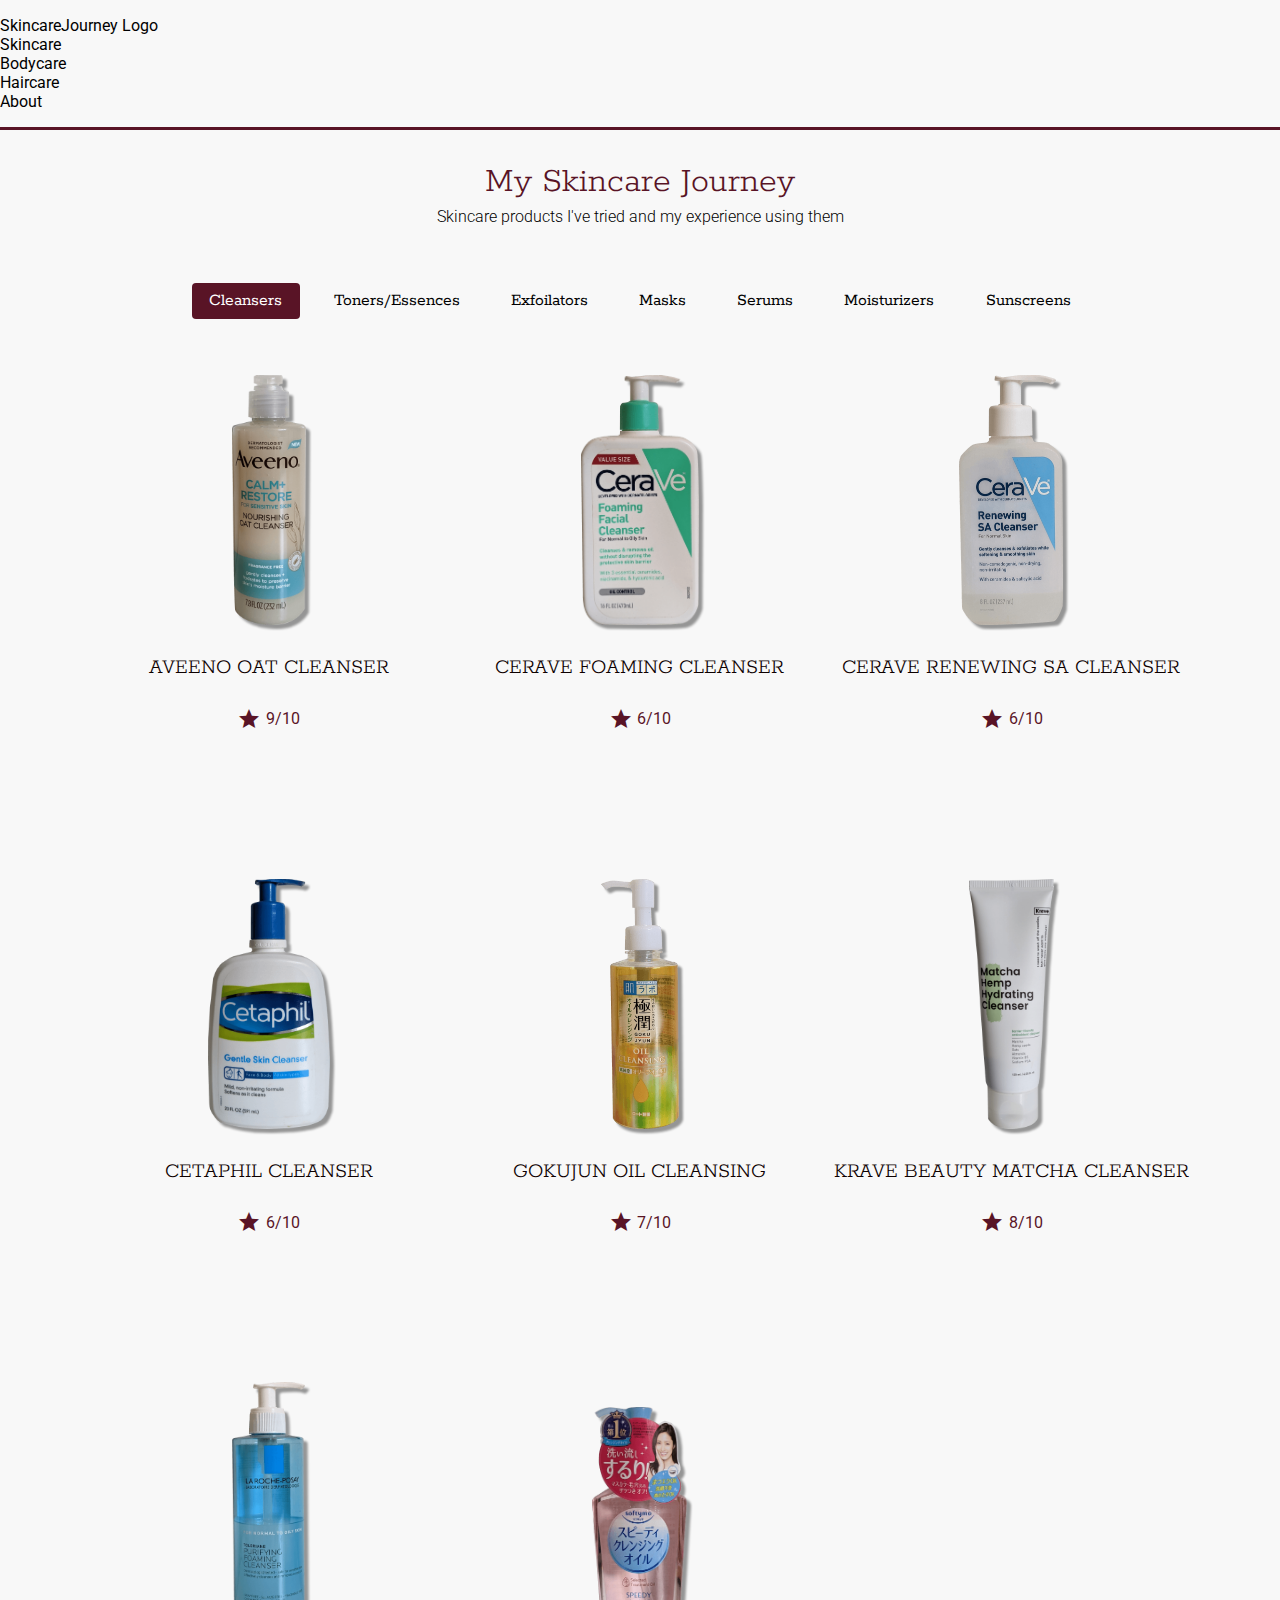
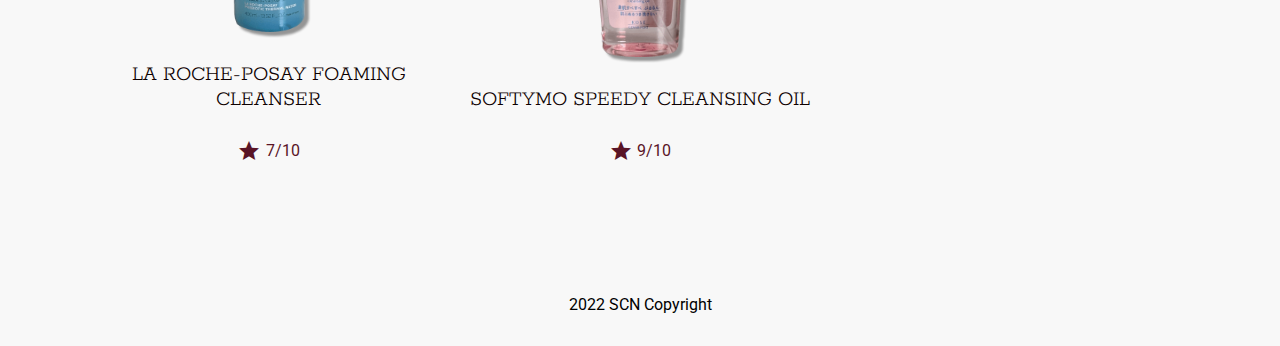
==== commit 711165c7: "Overlay div added to all html files and styling for the div added to style.css." ====
--- a/index.html
+++ b/index.html
@@ -1905,6 +1905,7 @@
             </div>
 
         </div>
+        <div id="overlay"></div>
     </section>    
 
     <footer class="footer">
--- a/style.css
+++ b/style.css
@@ -167,6 +167,10 @@
     text-transform: uppercase;
 }
 
+.rating p {
+    font-family: var(--sans-font);
+}
+
 .item-details-header {
     font-size: 1.1rem;
     font-weight: 400;
@@ -190,4 +194,93 @@
         grid-template-columns: 1fr 1fr 1fr;
         gap: 5em 0;
     }
-}
+
+    .item-single {
+        justify-self: center;
+        align-self: end;
+        margin-bottom: 3em;
+    }
+
+    .modal-popup {
+        outline: none;
+        background: none;
+        border: none;
+        display: flex;
+        flex-direction: column;
+        align-items: center;
+        gap: 0.5em;
+        cursor: pointer;
+    }
+
+    .img-showcase {
+        margin-bottom: 1.75em;
+        max-height: 250px;
+        max-width: 150px;
+    }
+
+    .img-shadow {
+        filter: drop-shadow(4px 4px 1px rgba(0, 0, 0, 0.4));
+    }
+
+    .rating p {
+        font-size: 1rem;
+    }
+
+    .products {
+        position: fixed;
+        top: 50%;
+        left: 50%;
+        transform: translate(-50%, -50%) scale(0);
+        transition: 200ms ease-in-out;
+        border-radius: 5px;
+        overflow: hidden;
+        z-index: 10;
+        background-color: white;
+
+        display: grid;
+        grid-template-columns: 1fr 1fr;
+
+        width: 1000px;
+        min-width: 350px;
+        min-height: 500px;
+        height: auto;
+    }
+
+    .products.active {
+        transform: translate(-50%, -50%) scale(1);
+    }
+
+    .popUp-img img {
+        height: 100%;
+    }
+
+    .close-button {
+        position: absolute;
+        cursor: pointer;
+        border: none;
+        outline: none;
+        background: none;
+        font-size: 1.25rem;
+        font-weight: bold;
+        top: 0;
+        right: 1rem;
+        padding: 0.5rem 0;
+    }
+
+    #overlay {
+        position: fixed;
+        opacity: 0;
+        transition: 200ms ease-in-out;
+        top: 0;
+        left: 0;
+        right: 0;
+        bottom: 0;
+        background-color: rgba(0, 0, 0, .5);
+        pointer-events: none;
+      }
+      
+    #overlay.active {
+        opacity: 1;
+        pointer-events: all;
+    }
+}
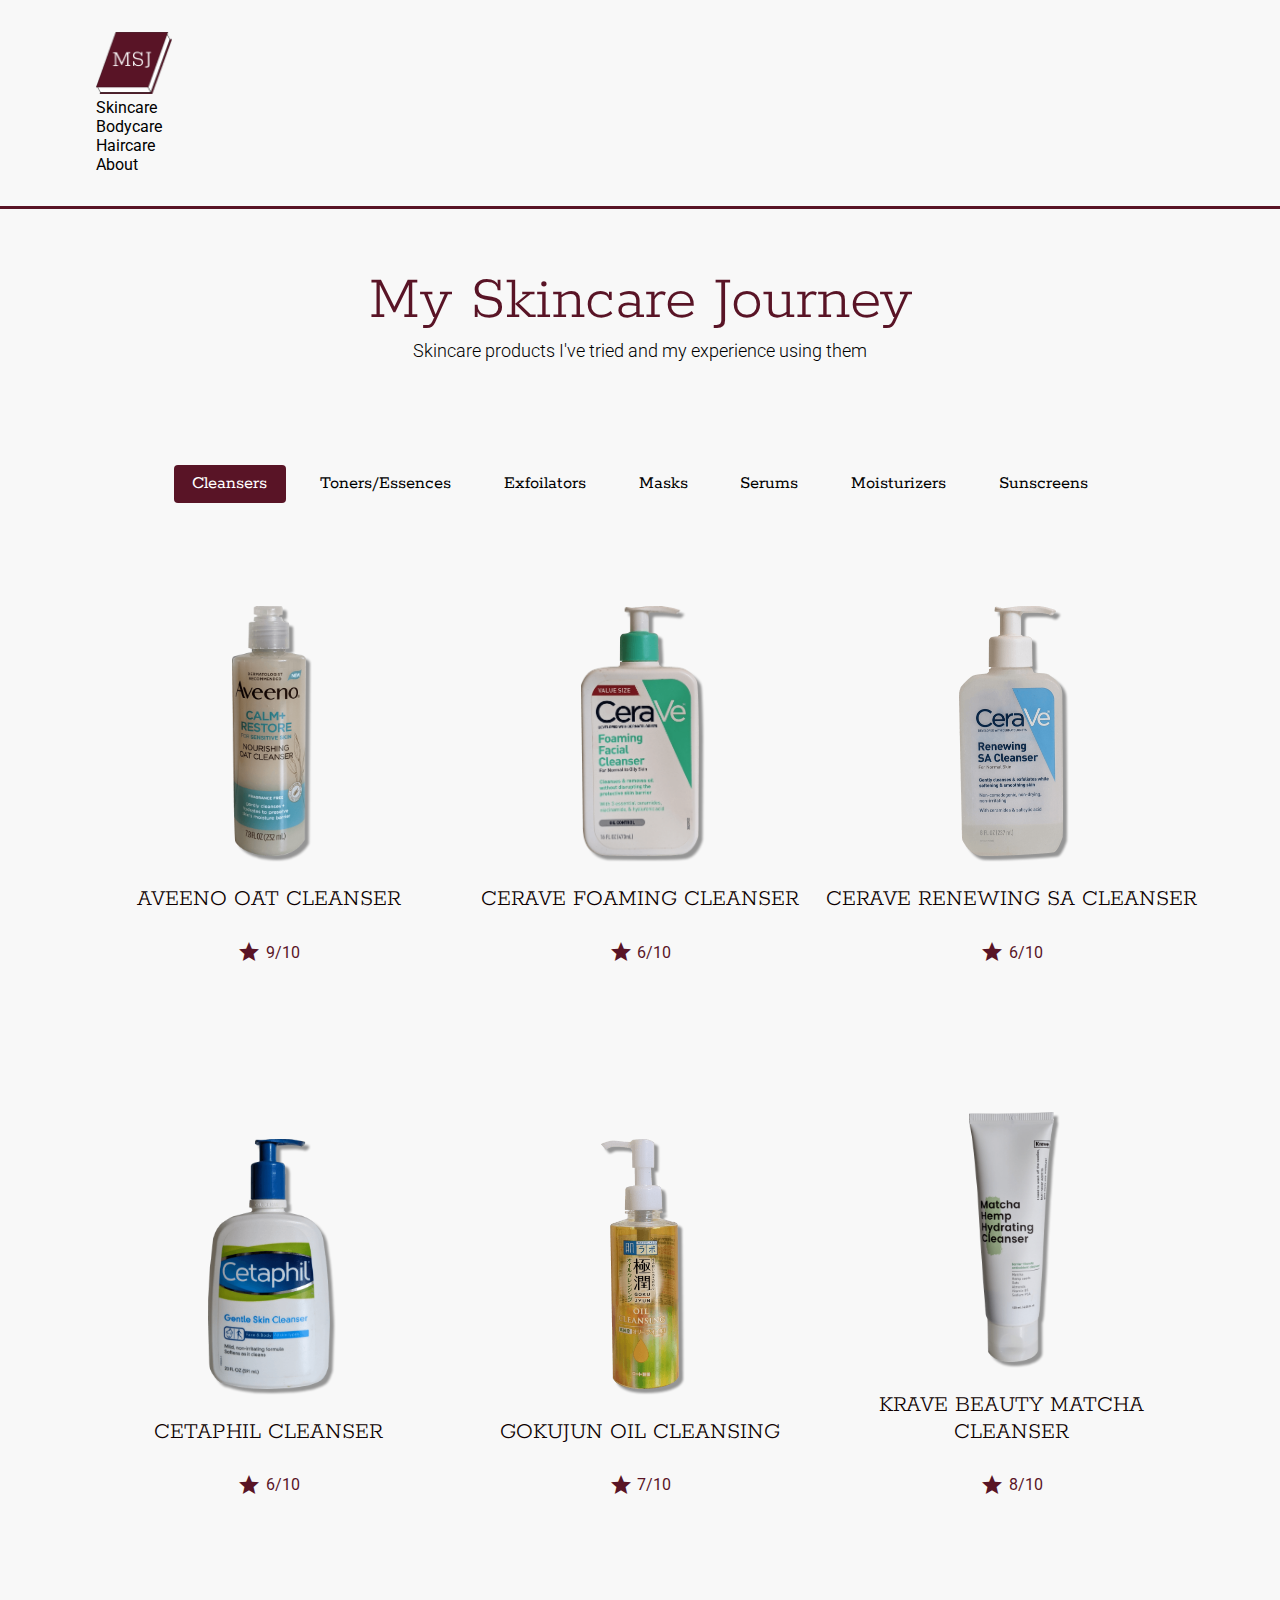
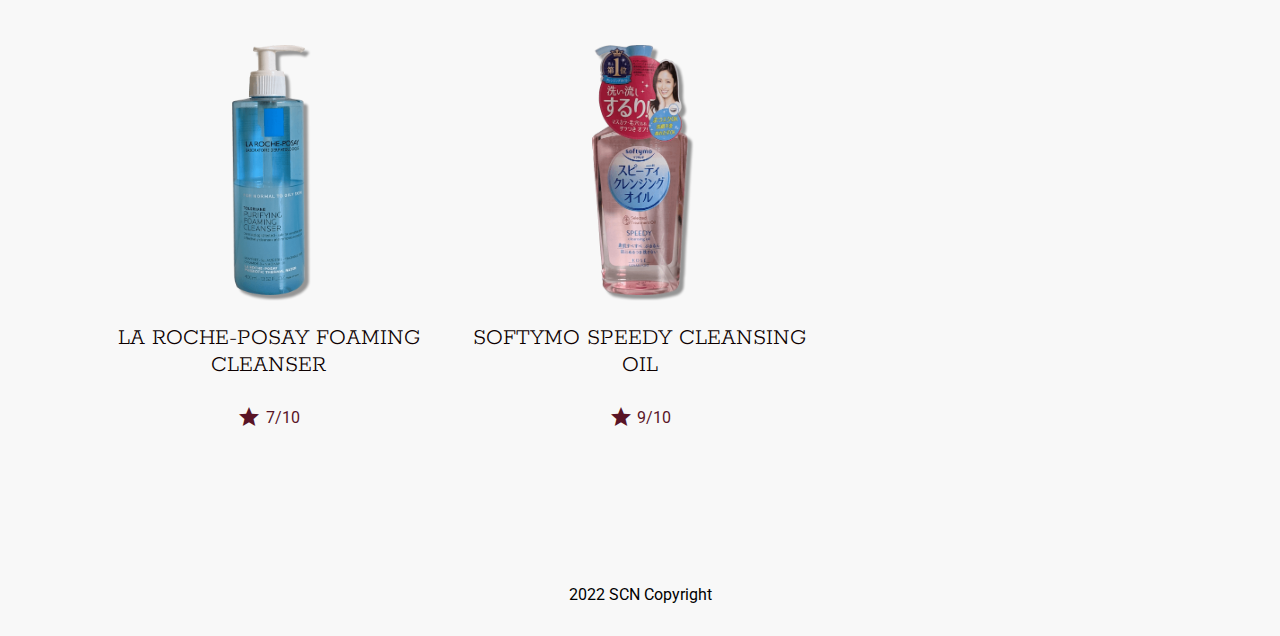
==== commit 344ec5ed: "Nav updated with working links and logo. Spacing added to navbar." ====
--- a/index.html
+++ b/index.html
@@ -12,12 +12,12 @@
 </head>
 <body>
     <header>
-        <a href="#" class="logo">SkincareJourney Logo</a>
+        <a href="index.html" class="logo"><img src="images/msj-logo-1.png" alt="My Skincare Journey Logo" class="logoImg"></a>
         <nav class="nav">
             <ul class="nav-list">
-                <li class="nav-list-item"><a href="#" class="nav-list-link">Skincare</a></li>
-                <li class="nav-list-item"><a href="#" class="nav-list-link">Bodycare</a></li>
-                <li class="nav-list-item"><a href="#" class="nav-list-link">Haircare</a></li>
+                <li class="nav-list-item"><a href="index.html" class="nav-list-link">Skincare</a></li>
+                <li class="nav-list-item"><a href="bodycare.html" class="nav-list-link">Bodycare</a></li>
+                <li class="nav-list-item"><a href="haircare.html" class="nav-list-link">Haircare</a></li>
                 <li class="nav-list-item"><a href="#" class="nav-list-link">About</a></li>
             </ul>
         </nav>
@@ -1913,5 +1913,8 @@
             <p class="copyright center">2022 SCN Copyright</p>
         </div>
     </footer>
+
+    <script src="js/script.js"></script>
+    
 </body>
 </html>--- a/style.css
+++ b/style.css
@@ -46,7 +46,7 @@
 }
 
 header {
-    padding: 1em 0;
+    padding: 1em 3em;
     border-bottom: 3px solid var(--accent-color);  
 }
 
@@ -65,6 +65,12 @@
 
 .med-dark-color {
     color: var(--med-dark-color);
+}
+
+/* Header Section */
+
+.logo img {
+    max-height: 50px;
 }
 
 /* Hero Section */
@@ -188,6 +194,34 @@
 
 
 @media (min-width: 60em) {
+
+    header {
+        padding: 2em 6em;
+    }
+
+    .logo img {
+        max-height: 62px;
+    }
+
+    section {
+        padding: 3.5em 0;
+    }
+
+    .hero-header {
+        font-size: 4rem;
+    }
+
+    .hero-subheader {
+        font-size: 1.1rem;
+    }
+
+    .product-skincare-link {
+        font-size: 1.15rem;
+    }
+
+    .item-content {
+        padding: 3em 2em;
+    }
 
     .item-previews {
         display: grid;
@@ -250,11 +284,24 @@
         transform: translate(-50%, -50%) scale(1);
     }
 
+    .item-category {
+        font-size: 0.85rem;
+    }
+
+    .item-header {
+        font-size: 1.475rem;
+    }
+
+    .item-details-content {
+        padding: 0.75em 0 0.75em 1em;
+    }
+
     .popUp-img img {
         height: 100%;
     }
 
     .close-button {
+        display: block;
         position: absolute;
         cursor: pointer;
         border: none;
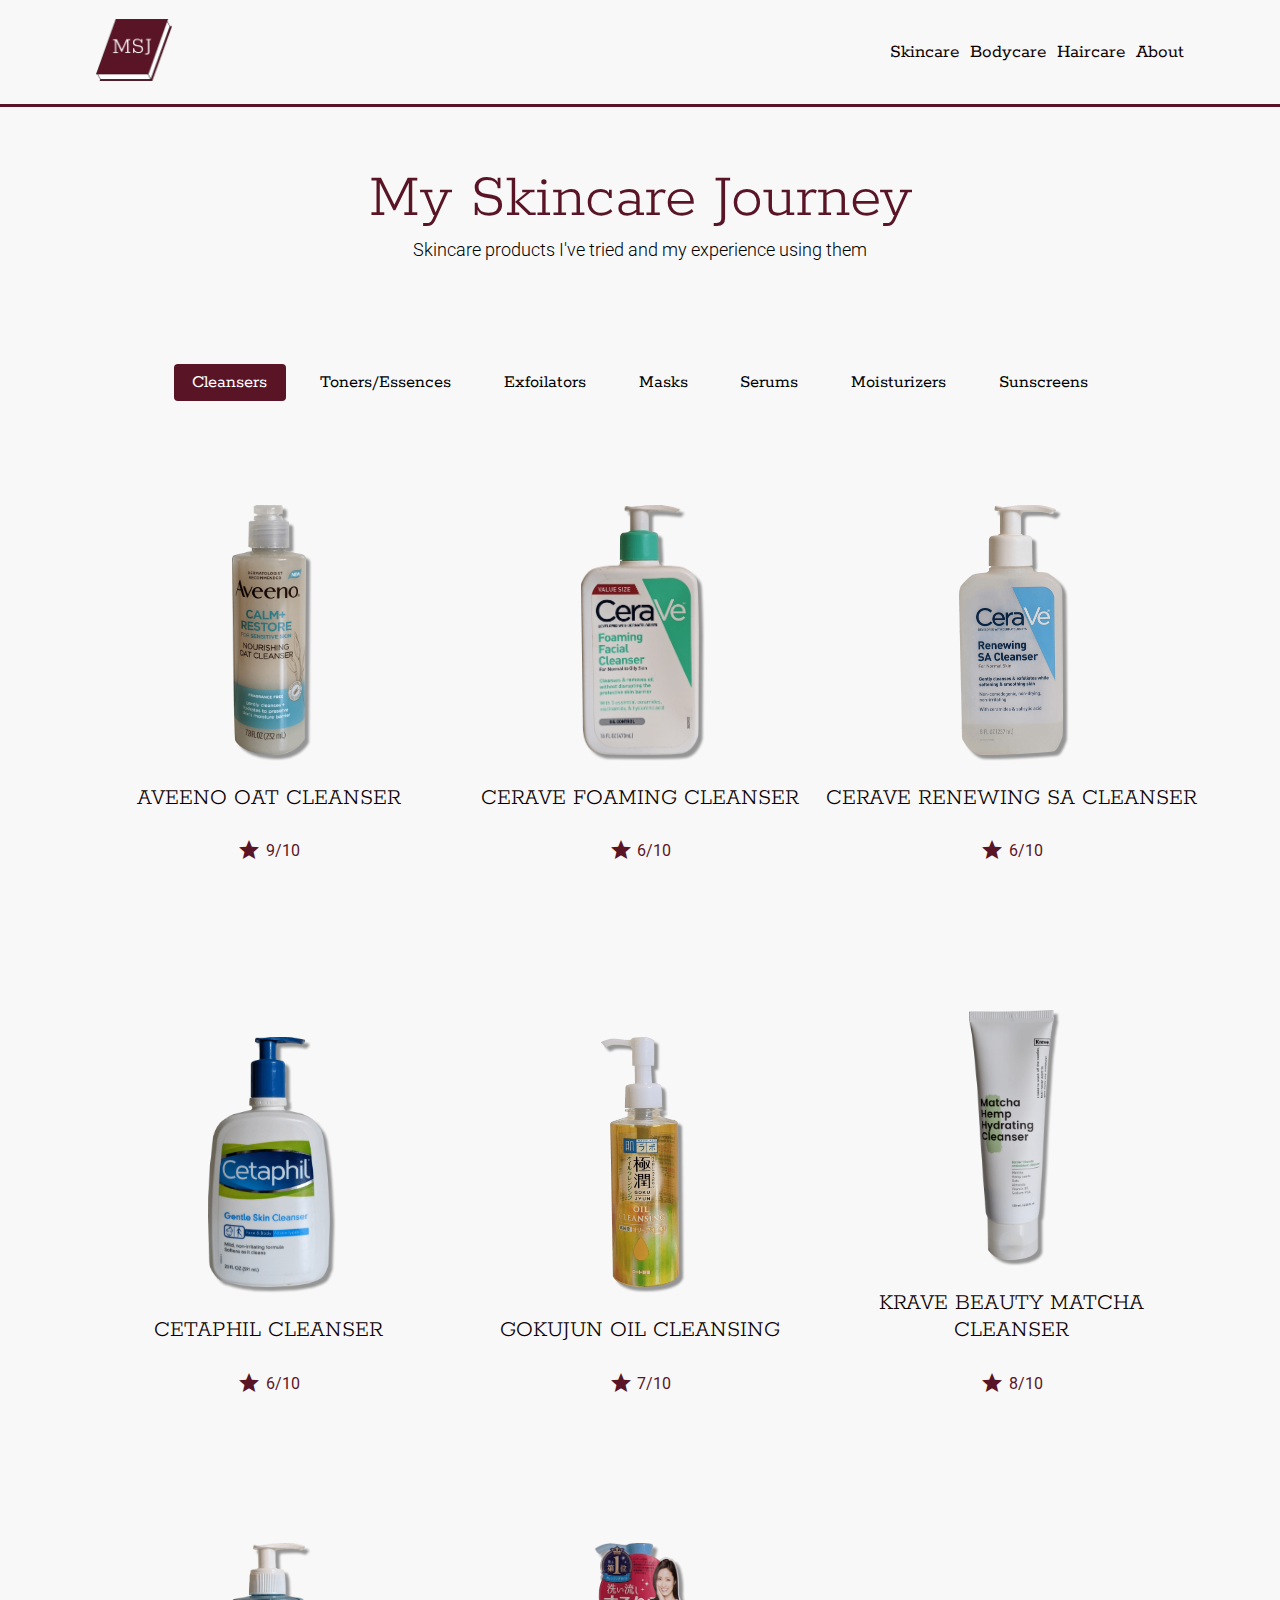
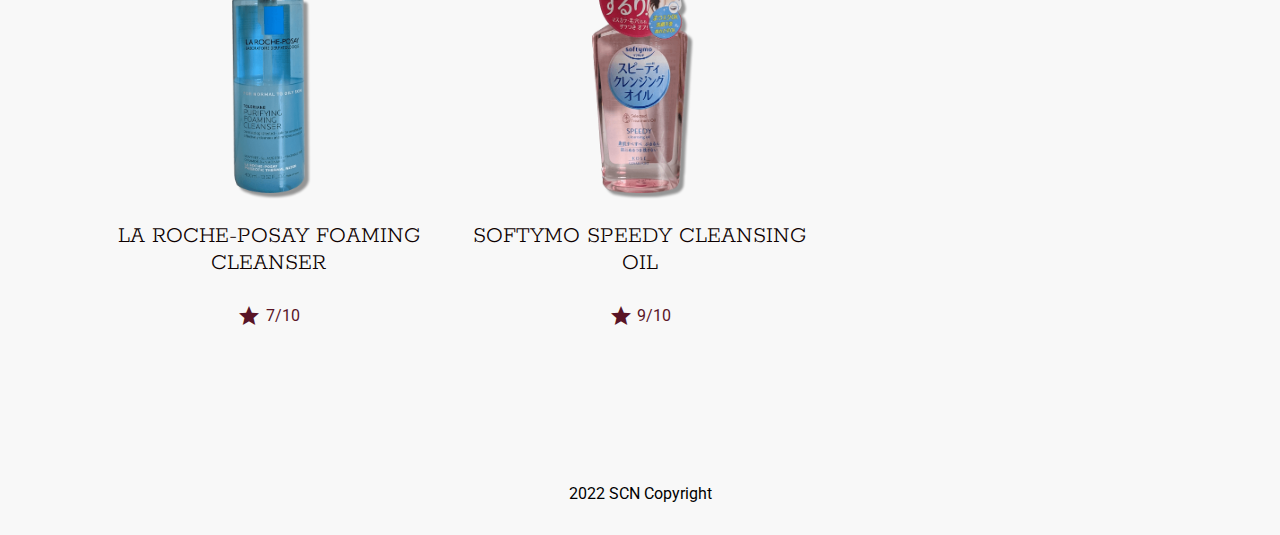
==== commit 9943085f: "Made a responsive nav bar with a mobile-first approach." ====
--- a/index.html
+++ b/index.html
@@ -13,6 +13,7 @@
 <body>
     <header>
         <a href="index.html" class="logo"><img src="images/msj-logo-1.png" alt="My Skincare Journey Logo" class="logoImg"></a>
+        <input type="checkbox" name="nav-toggle" id="nav-toggle" class="nav-toggle">
         <nav class="nav">
             <ul class="nav-list">
                 <li class="nav-list-item"><a href="index.html" class="nav-list-link">Skincare</a></li>
@@ -21,6 +22,10 @@
                 <li class="nav-list-item"><a href="#" class="nav-list-link">About</a></li>
             </ul>
         </nav>
+        <label for="nav-toggle" class="nav-toggle-label">
+            <span></span>
+        </label>
+        <div class="menu-overlay"></div>
     </header>
 
     <section class="hero-section">
--- a/style.css
+++ b/style.css
@@ -47,7 +47,8 @@
 
 header {
     padding: 1em 3em;
-    border-bottom: 3px solid var(--accent-color);  
+    border-bottom: 3px solid var(--accent-color); 
+    position: relative; 
 }
 
 h1, h2, h3, .item-header {
@@ -71,6 +72,110 @@
 
 .logo img {
     max-height: 50px;
+}
+
+.nav-toggle {
+    display: none;
+}
+
+.nav-toggle-label {
+    position: absolute;
+    top: 0;
+    right: 0;
+    padding-right: 2em;
+    height: 100%;
+    z-index: 10;
+
+    display: flex;
+    justify-content: flex-end;
+    align-items: center;
+}
+
+.nav-toggle-label span,
+.nav-toggle-label span::before,
+.nav-toggle-label span::after {
+    display: block;
+    width: 2em;
+    height: 2px;
+    border-radius: 2px;
+    position: relative;
+    background: var(--med-dark-color);
+}
+
+.nav-toggle-label span::before,
+.nav-toggle-label span::after {
+    content: '';
+    position: absolute;
+}
+
+.nav-toggle-label span::before {
+    bottom: 7px;
+}
+
+.nav-toggle-label span::after {
+    top: 7px;
+}
+
+.nav {
+    position: absolute;
+    right: 0;
+    padding-right: 2em;
+    text-align: right;
+    padding-top: 1.25em;
+    z-index: 10;
+
+    transform: scale(0,1);
+    transform-origin: top;
+    transition: scale 400ms ease-in-out;
+}
+
+.nav-list-item {
+    padding-bottom: 0.75em;
+}
+
+.nav-list-link{
+    opacity: 0;
+    font-weight: 400;
+    font-size: 1.2rem;
+    transition: opacity 150ms ease-in-out;
+    
+    font-family: var(--slab-font);
+    color: var(--light-color);
+}
+
+.nav-list-link:hover {
+    color: var(--background-color);
+}
+
+.menu-overlay {
+    position: fixed;
+    opacity: 0;
+    transition: 200ms ease-in-out;
+    top: 0;
+    left: 0;
+    right: 0;
+    bottom: 0;
+    background-color: rgba(0, 0, 0, .80);
+    pointer-events: none;
+}
+  
+.nav-toggle:checked ~ .nav {
+    transform: scale(1,1);
+}
+
+.nav-toggle:checked ~ .nav .nav-list-link {
+    opacity: 1;
+    transition: opacity 150ms ease-in-out;
+}
+
+.nav-toggle:checked ~ .nav-toggle-label span,
+.nav-toggle:checked ~ .nav-toggle-label span::before,
+.nav-toggle:checked ~ .nav-toggle-label span::after {
+    background: var(--light-color);
+}
+
+.nav-toggle:checked ~ .menu-overlay {
+    opacity: 1;
 }
 
 /* Hero Section */
@@ -196,11 +301,44 @@
 @media (min-width: 60em) {
 
     header {
-        padding: 2em 6em;
+        padding: 1.2em 6em;
+
+        display: flex;
+        justify-content: space-between;
     }
 
     .logo img {
         max-height: 62px;
+    }
+
+    .nav-toggle-label {
+        display: none;
+    }
+
+    .nav {
+        all: unset;
+        
+        width: 27%;
+        align-self: center;
+    }
+
+    .nav-list {
+        display: flex;
+        flex-direction: row;
+        justify-content: space-between;
+    }
+
+    .nav-list-item {
+        padding: 0;
+    }
+
+    .nav-list-link {
+        opacity: 1;
+        color: var(--med-dark-color);
+    }
+
+    .nav-list-link:hover {
+        color: var(--dark-color);
     }
 
     section {
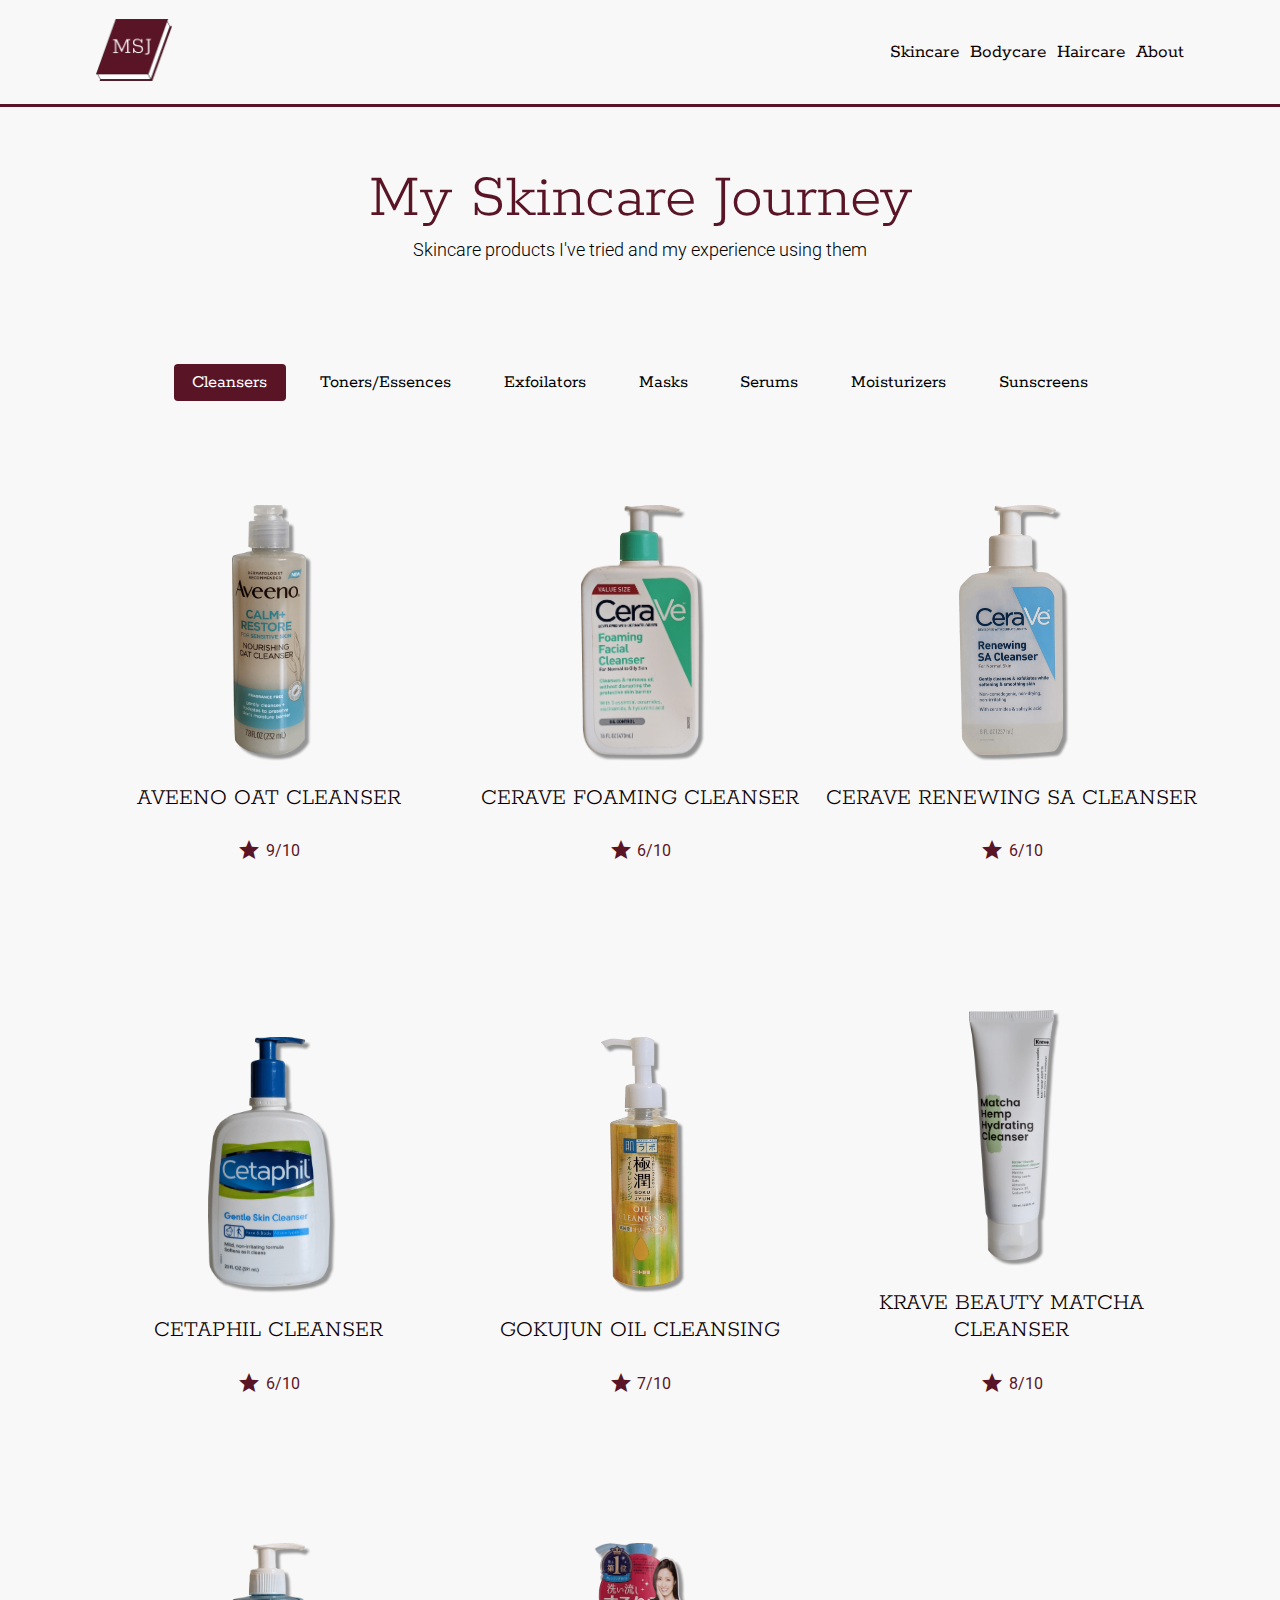
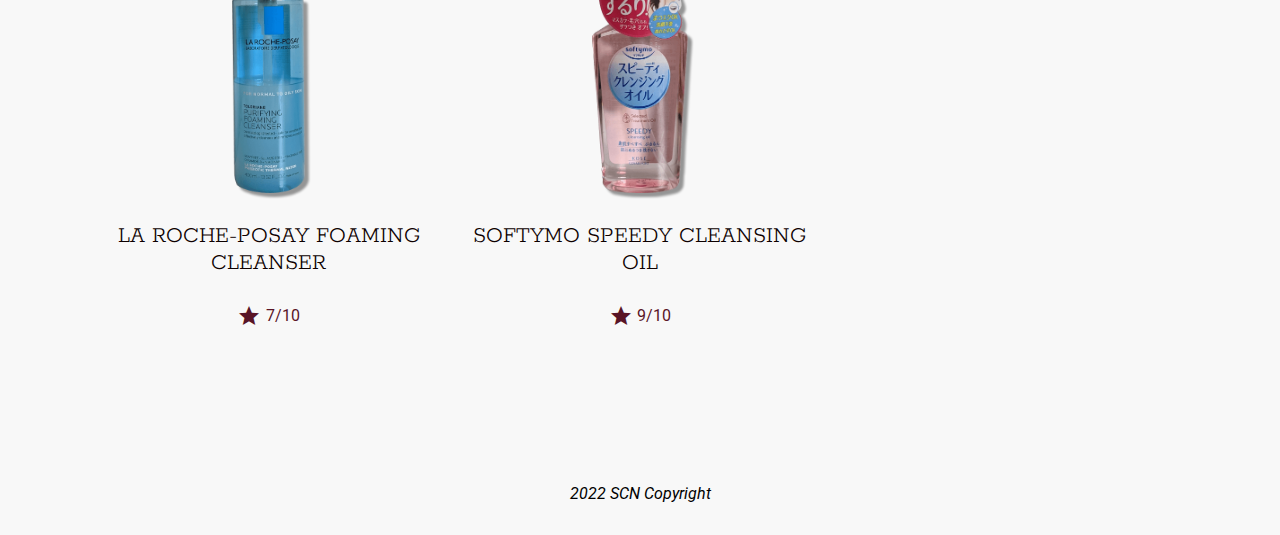
==== commit 6f5fef51: "Fixed small bugs for google fonts and transitions. Default font was loading instead of desired font " ====
--- a/index.html
+++ b/index.html
@@ -7,10 +7,9 @@
     <meta name="description" content="Skincare products I've tried and my experience using them.">
     <title>My Skincare Journey</title>
     <link rel="stylesheet" href="style.css">
-    <link href="https://fonts.googleapis.com/icon?family=Material+Icons"
-    rel="stylesheet">
+    <link href="https://fonts.googleapis.com/icon?family=Material+Icons" rel="stylesheet">
 </head>
-<body>
+<body class="preload">
     <header>
         <a href="index.html" class="logo"><img src="images/msj-logo-1.png" alt="My Skincare Journey Logo" class="logoImg"></a>
         <input type="checkbox" name="nav-toggle" id="nav-toggle" class="nav-toggle">
@@ -19,7 +18,7 @@
                 <li class="nav-list-item"><a href="index.html" class="nav-list-link">Skincare</a></li>
                 <li class="nav-list-item"><a href="bodycare.html" class="nav-list-link">Bodycare</a></li>
                 <li class="nav-list-item"><a href="haircare.html" class="nav-list-link">Haircare</a></li>
-                <li class="nav-list-item"><a href="#" class="nav-list-link">About</a></li>
+                <li class="nav-list-item"><a href="about.html" class="nav-list-link">About</a></li>
             </ul>
         </nav>
         <label for="nav-toggle" class="nav-toggle-label">
--- a/style.css
+++ b/style.css
@@ -1,4 +1,4 @@
-@import url('https://fonts.googleapis.com/css2?family=Karma:wght@300;400;500;600;700&family=Roboto+Condensed:ital,wght@0,300;0,400;0,700;1,300;1,400;1,700&family=Roboto:ital,wght@0,100;0,300;0,400;0,500;0,700;0,900;1,100;1,300;1,400;1,500;1,700;1,900&family=Rokkitt:wght@100;200;300;400;500;600;700;800;900&display=swap');
+@import url('https://fonts.googleapis.com/css2?family=Roboto+Condensed:ital,wght@0,300;0,400;0,700;1,300;1,400;1,700&family=Roboto:ital,wght@0,100;0,300;0,400;0,500;0,700;0,900;1,100;1,300;1,400;1,500;1,700;1,900&family=Rokkitt:wght@100;200;300;400;500;600;700;800;900&display=block');
 
 :root {
     --slab-font: 'Rokkitt', serif;
@@ -9,6 +9,7 @@
     --med-dark-color: #0D0000;
     --dark-color: #000;
     --light-color: #fff;
+    --light-grey-color: #5e5651;
 
 }
 
@@ -16,6 +17,13 @@
     padding: 0;
     margin: 0;
     box-sizing: border-box;
+}
+
+.preload * {
+    -webkit-transition: none !important;
+    -moz-transition: none !important;
+    -ms-transition: none !important;
+    -o-transition: none !important;
 }
 
 body {
@@ -297,6 +305,42 @@
     display: none;
 }
 
+/* About Me Page */
+
+.about-short-content {
+    display: grid;
+    grid-template-columns: 1fr 1fr;
+    row-gap: 1em;
+}
+
+.about-short-card {
+    padding-bottom: 0.5em;
+}
+
+.about-img {
+    padding: 2.5em 0 2em;
+}
+
+.about-img img {
+    border-radius: 4px;
+    box-shadow: rgba(0, 0, 0, 0.19) 0px 10px 20px, rgba(0, 0, 0, 0.23) 0px 6px 6px;
+}
+
+.about-info {
+    padding: 0 0.5em;
+}
+
+.about-info p {
+    line-height: 1.5;
+    font-weight: 300;
+    padding-bottom: 0.75em;
+}
+
+/* Footer Section */
+
+.copyright {
+    font-style: italic;
+}
 
 @media (min-width: 60em) {
 
@@ -338,7 +382,7 @@
     }
 
     .nav-list-link:hover {
-        color: var(--dark-color);
+        color: var(--light-grey-color);
     }
 
     section {
@@ -419,6 +463,7 @@
     }
 
     .products.active {
+        -webkit-transform: translate(-50%, -50%) scale(1);
         transform: translate(-50%, -50%) scale(1);
     }
 
@@ -468,4 +513,41 @@
         opacity: 1;
         pointer-events: all;
     }
-}
+
+    /* About Me Page */
+
+    .about-short-header {
+        font-size: 0.9rem;
+    }
+
+    .about-short-subheader {
+        font-size: 1.45rem;
+    }
+
+    .about-short-content {
+        grid-template-columns: 1fr 1fr 1fr 1fr ;
+        justify-items: center;
+    }
+
+    .about-card {
+        display: flex;
+        flex-direction: row;
+        justify-content: space-evenly;
+        padding-top: 5em;
+    }
+
+    .about-img {
+        width: 32%;
+        padding: 0;
+    }
+
+    .about-info {
+        width: 40%;
+    }
+
+    .about-info p {
+        padding-bottom: 1em;
+        font-size: 1.1rem;
+    }
+
+}
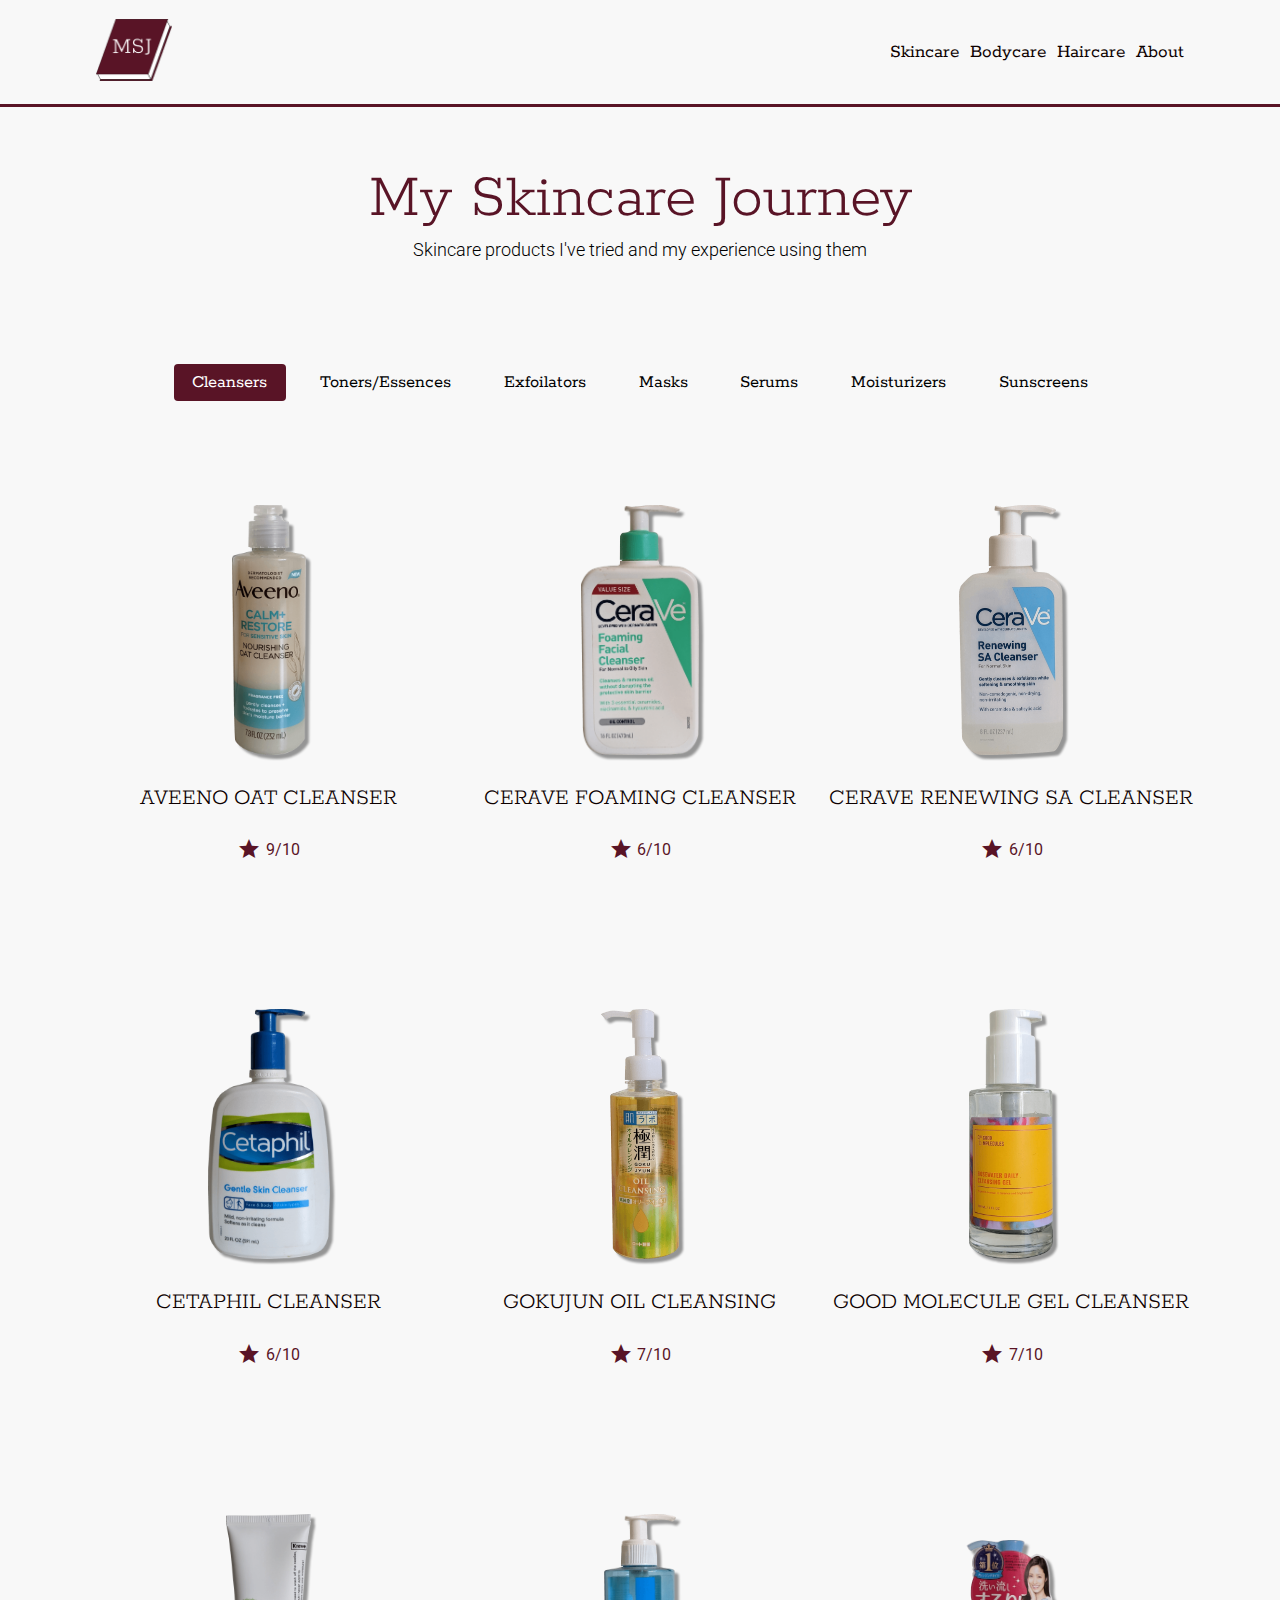
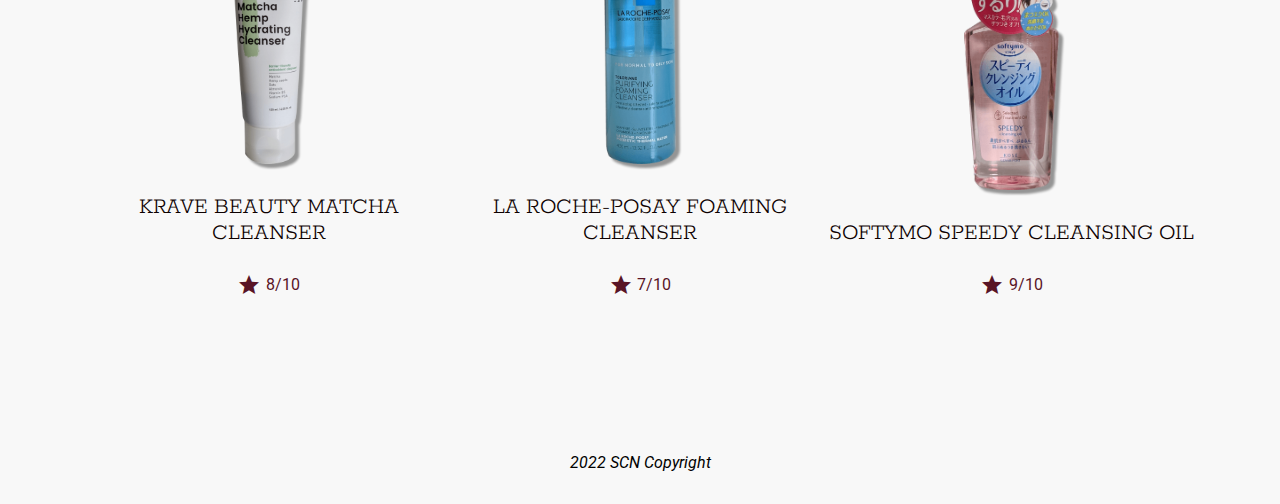
==== commit b771827b: "New items that I recently tried are added to the website." ====
--- a/index.html
+++ b/index.html
@@ -170,6 +170,20 @@
                     </div>
                 </div>
 
+                <div class="sunscreen item item-single">
+                    <div class="item-container">
+                        <div class="item-showcase-img" >
+                            <button data-modal-target="#product57" class="modal-popup"><img src="images/transparent-imgs/skincare/bondi_sands_face_sunscreen_transparent.png" alt="Bondi Sands Face Sunscreen transparent image" class="img-showcase img-shadow">
+                                <p class="item-header med-dark-color">Bondi Sands Face Sunscreen</p>
+                                <div class="rating">
+                                    <span class="material-icons star-icon red-color"> star </span>
+                                    <p class="red-color">7.5/10</p>
+                                </div>
+                            </button>
+                        </div>
+                    </div>
+                </div>
+
                 <div class="cleanser item item-single">
                     <div class="item-container">
                         <div class="item-showcase-img" >
@@ -268,6 +282,20 @@
                     </div>
                 </div>
 
+                <div class="moisturizer item item-single">
+                    <div class="item-container">
+                        <div class="item-showcase-img" >
+                            <button data-modal-target="#product50" class="modal-popup"><img src="images/transparent-imgs/skincare/cosrx_snail_92_cream_transparent.png" alt="COSRX Snail All-in-One Cream transparent image" class="img-showcase img-shadow">
+                                <p class="item-header med-dark-color">COSRX Snail All-in-One Cream</p>
+                                <div class="rating">
+                                    <span class="material-icons star-icon red-color"> star </span>
+                                    <p class="red-color">8.5/10</p>
+                                </div>
+                            </button>
+                        </div>
+                    </div>
+                </div>
+
                 <div class="sunscreen item item-single">
                     <div class="item-container">
                         <div class="item-showcase-img" >
@@ -324,6 +352,20 @@
                     </div>
                 </div>
 
+                <div class="cleanser item item-single">
+                    <div class="item-container">
+                        <div class="item-showcase-img" >
+                            <button data-modal-target="#product60" class="modal-popup"><img src="images/transparent-imgs/skincare/good_molecule_rosewater_cleanser_transparent.png" alt="Good Molecule Rosewater Cleanser transparent image" class="img-showcase img-shadow">
+                                <p class="item-header med-dark-color">Good Molecule Gel Cleanser</p>
+                                <div class="rating">
+                                    <span class="material-icons star-icon red-color"> star </span>
+                                    <p class="red-color">7/10</p>
+                                </div>
+                            </button>
+                        </div>
+                    </div>
+                </div>
+
                 <div class="sunscreen item item-single">
                     <div class="item-container">
                         <div class="item-showcase-img" >
@@ -408,6 +450,34 @@
                     </div>
                 </div>
 
+                <div class="sunscreen item item-single">
+                    <div class="item-container">
+                        <div class="item-showcase-img" >
+                            <button data-modal-target="#product58" class="modal-popup"><img src="images/transparent-imgs/skincare/kose_perfect_essence_sunscreen_transparent.png" alt="Kose Perfect Essence Sunscreen transparent image" class="img-showcase img-shadow">
+                                <p class="item-header med-dark-color">Kose Perfect Essence Sunscreen</p>
+                                <div class="rating">
+                                    <span class="material-icons star-icon red-color"> star </span>
+                                    <p class="red-color">8.5/10</p>
+                                </div>
+                            </button>
+                        </div>
+                    </div>
+                </div>
+
+                <div class="sunscreen item item-single">
+                    <div class="item-container">
+                        <div class="item-showcase-img" >
+                            <button data-modal-target="#product59" class="modal-popup"><img src="images/transparent-imgs/skincare/kose_perfect_gel_sunscreen_transparent.png" alt="Kose Perfect Gel Sunscreen transparent image" class="img-showcase img-shadow">
+                                <p class="item-header med-dark-color">Kose Perfect Gel Sunscreen</p>
+                                <div class="rating">
+                                    <span class="material-icons star-icon red-color"> star </span>
+                                    <p class="red-color">6/10</p>
+                                </div>
+                            </button>
+                        </div>
+                    </div>
+                </div>
+
                 <div class="exfoilator item item-single">
                     <div class="item-container">
                         <div class="item-showcase-img" >
@@ -775,6 +845,37 @@
                         </div>
                     </div>
                 </div>
+
+                <div class="products cleanser item" id ="product60">
+                    <div class="popUp-img">
+                        <img  src="images/resize-imgs/face/good_molecules_rosewater_cleanser_night.jpg" alt="Good Molecule Rosewater Cleanser">
+                    </div>
+                    <div class="item-content">
+                        <button data-close-button class="close-button">&times;</button>
+                        <p class="item-category red-color">Cleanser</p>
+                        <p class="item-header med-dark-color">Good Molecule Gel Cleanser</p>
+                        <div class="rating">
+                            <span class="material-icons star-icon red-color"> star </span>
+                            <p class="red-color">7/10</p>
+                        </div>
+                        <div class="item-details">
+                            <p class="item-details-header red-color">Purchased</p>
+                            <p class="item-details-content">Beautylish</p>
+                        </div>
+                        <div class="item-details">
+                            <p class="item-details-header red-color">Repurchasing?</p>
+                            <p class="item-details-content">Maybe</p>
+                        </div>
+                        <div class="item-details">
+                            <p class="item-details-header red-color">Price</p>
+                            <p class="item-details-content">$40 box set</p>
+                        </div>
+                        <div class="item-details">
+                            <p class="item-details-header red-color">Experience</p>
+                            <p class="item-details-content">This was a very basic gel cleanser that did everything I needed it to for a cleanser. It was gentle enough to use in the morning and as a 2nd cleanser. Although I did like this I think I'll look for other gel cleansers that work well and are larger in quantity.</p>
+                        </div>
+                    </div>
+                </div>
                 
                 <div class="products cleanser item" id ="product33">
                     <div class="popUp-img">
@@ -1628,6 +1729,38 @@
             </div>
 
             <div class="item-popups" id="sunscreen">
+
+                <div class="products sunscreen item" id ="product57">
+                    <div class="popUp-img">
+                        <img src="images/resize-imgs/face/bondi_sands_face_sunscreen_night.jpg" alt="Bondi Sands Face Sunscreen">
+                    </div>
+                    <div class="item-content">
+                        <button data-close-button class="close-button">&times;</button>
+                        <p class="item-category red-color">Sunscreen</p>
+                        <p class="item-header med-dark-color">Bondi Sands Face Sunscreen</p>
+                        <div class="rating">
+                            <span class="material-icons star-icon red-color"> star </span>
+                            <p class="red-color">7.5/10</p>
+                        </div>
+                        <div class="item-details">
+                            <p class="item-details-header red-color">Purchased</p>
+                            <p class="item-details-content">Amazon</p>
+                        </div>
+                        <div class="item-details">
+                            <p class="item-details-header red-color">Repurchasing?</p>
+                            <p class="item-details-content">Maybe</p>
+                        </div>
+                        <div class="item-details">
+                            <p class="item-details-header red-color">Price</p>
+                            <p class="item-details-content">$10.00</p>
+                        </div>
+                        <div class="item-details">
+                            <p class="item-details-header red-color">Experience</p>
+                            <p class="item-details-content">This face sunscreen was a little on the thick side but I enjoyed how easy it was to apply. When applying it would leave me looking really oily but after some time it would go away. It has the typical sunscreen smell that I enjoy. For the price I thought it was a good deal but I'm not sure if I would repurchase this again. If I did decide to repurchase this I would only wear this when I go out and exercise since it didn't sting my eyes when I would sweat. </p>
+                        </div>
+                    </div>
+                </div>
+
                 <div class="products sunscreen item" id ="product15">
                     <div class="popUp-img">
                         <img src="images/resize-imgs/face/COSRX_Aloe_Sunscreen_Closeup_Night.jpg" alt="Cosrx Aloe Sunscreen">
@@ -1779,6 +1912,68 @@
                         <div class="item-details">
                             <p class="item-details-header red-color">Experience</p>
                             <p class="item-details-content">A lot of people rave about this sunscreen and I wanted to give it a try for my oily combo skin. And I really enjoyed the texture of it where it's not too thin but not too thick as well. It leaves a bit of a glossy finish for my skin and I really enjoyed this. Probably won't repurchase anytime soon since I want to try some other sunscreens but if this goes on sale then I will probably repurchase since I really did enjoy it.</p>
+                        </div>
+                    </div>
+                </div>
+
+                <div class="products sunscreen item" id ="product58">
+                    <div class="popUp-img">
+                        <img  src="images/resize-imgs/face/kose_perfect_essence_sunscreen_sun_close.jpg" alt="Kose Perfect Essence Sunscreen">
+                    </div>
+                    <div class="item-content">
+                        <button data-close-button class="close-button">&times;</button>
+                        <p class="item-category red-color">Sunscreen</p>
+                        <p class="item-header med-dark-color">Kose Perfect Essence Sunscreen</p>
+                        <div class="rating">
+                            <span class="material-icons star-icon red-color"> star </span>
+                            <p class="red-color">8.5/10</p>
+                        </div>
+                        <div class="item-details">
+                            <p class="item-details-header red-color">Purchased</p>
+                            <p class="item-details-content">Stylevanna</p>
+                        </div>
+                        <div class="item-details">
+                            <p class="item-details-header red-color">Repurchasing?</p>
+                            <p class="item-details-content">Maybe</p>
+                        </div>
+                        <div class="item-details">
+                            <p class="item-details-header red-color">Price</p>
+                            <p class="item-details-content">$12</p>
+                        </div>
+                        <div class="item-details">
+                            <p class="item-details-header red-color">Experience</p>
+                            <p class="item-details-content">I really enjoyed using this but the only downside is the small amount in the bottle. I'm not sure if I got defective one but this didn't last me more than a week. After using it four or five times it already seemed empty and I was having trouble getting the sunscreen out. I did enjoy the lightweight texture and the easy reapplication. I want to try other sunscreens to see if I find one that I enjoy with a better value.</p>
+                        </div>
+                    </div>
+                </div>
+
+                <div class="products sunscreen item" id ="product59">
+                    <div class="popUp-img">
+                        <img  src="images/resize-imgs/face/kose_perfect_gel_sunscreen_night.jpg" alt="Kose Perfect Gel Sunscreen">
+                    </div>
+                    <div class="item-content">
+                        <button data-close-button class="close-button">&times;</button>
+                        <p class="item-category red-color">Sunscreen</p>
+                        <p class="item-header med-dark-color">Kose Perfect Gel Sunscreen</p>
+                        <div class="rating">
+                            <span class="material-icons star-icon red-color"> star </span>
+                            <p class="red-color">6/10</p>
+                        </div>
+                        <div class="item-details">
+                            <p class="item-details-header red-color">Purchased</p>
+                            <p class="item-details-content">Stylevanna</p>
+                        </div>
+                        <div class="item-details">
+                            <p class="item-details-header red-color">Repurchasing?</p>
+                            <p class="item-details-content">No</p>
+                        </div>
+                        <div class="item-details">
+                            <p class="item-details-header red-color">Price</p>
+                            <p class="item-details-content">$10</p>
+                        </div>
+                        <div class="item-details">
+                            <p class="item-details-header red-color">Experience</p>
+                            <p class="item-details-content">The first thing I noticed when applying was the strong alcohol smell. I enjoyed how light this was but it was just too drying for me. It was also a hassle to reapply with frequent pilling. I prefer the perfect essence over this since I found the essence to be less drying.</p>
                         </div>
                     </div>
                 </div>
--- a/style.css
+++ b/style.css
@@ -472,7 +472,7 @@
     }
 
     .item-header {
-        font-size: 1.475rem;
+        font-size: 1.45rem;
     }
 
     .item-details-content {
